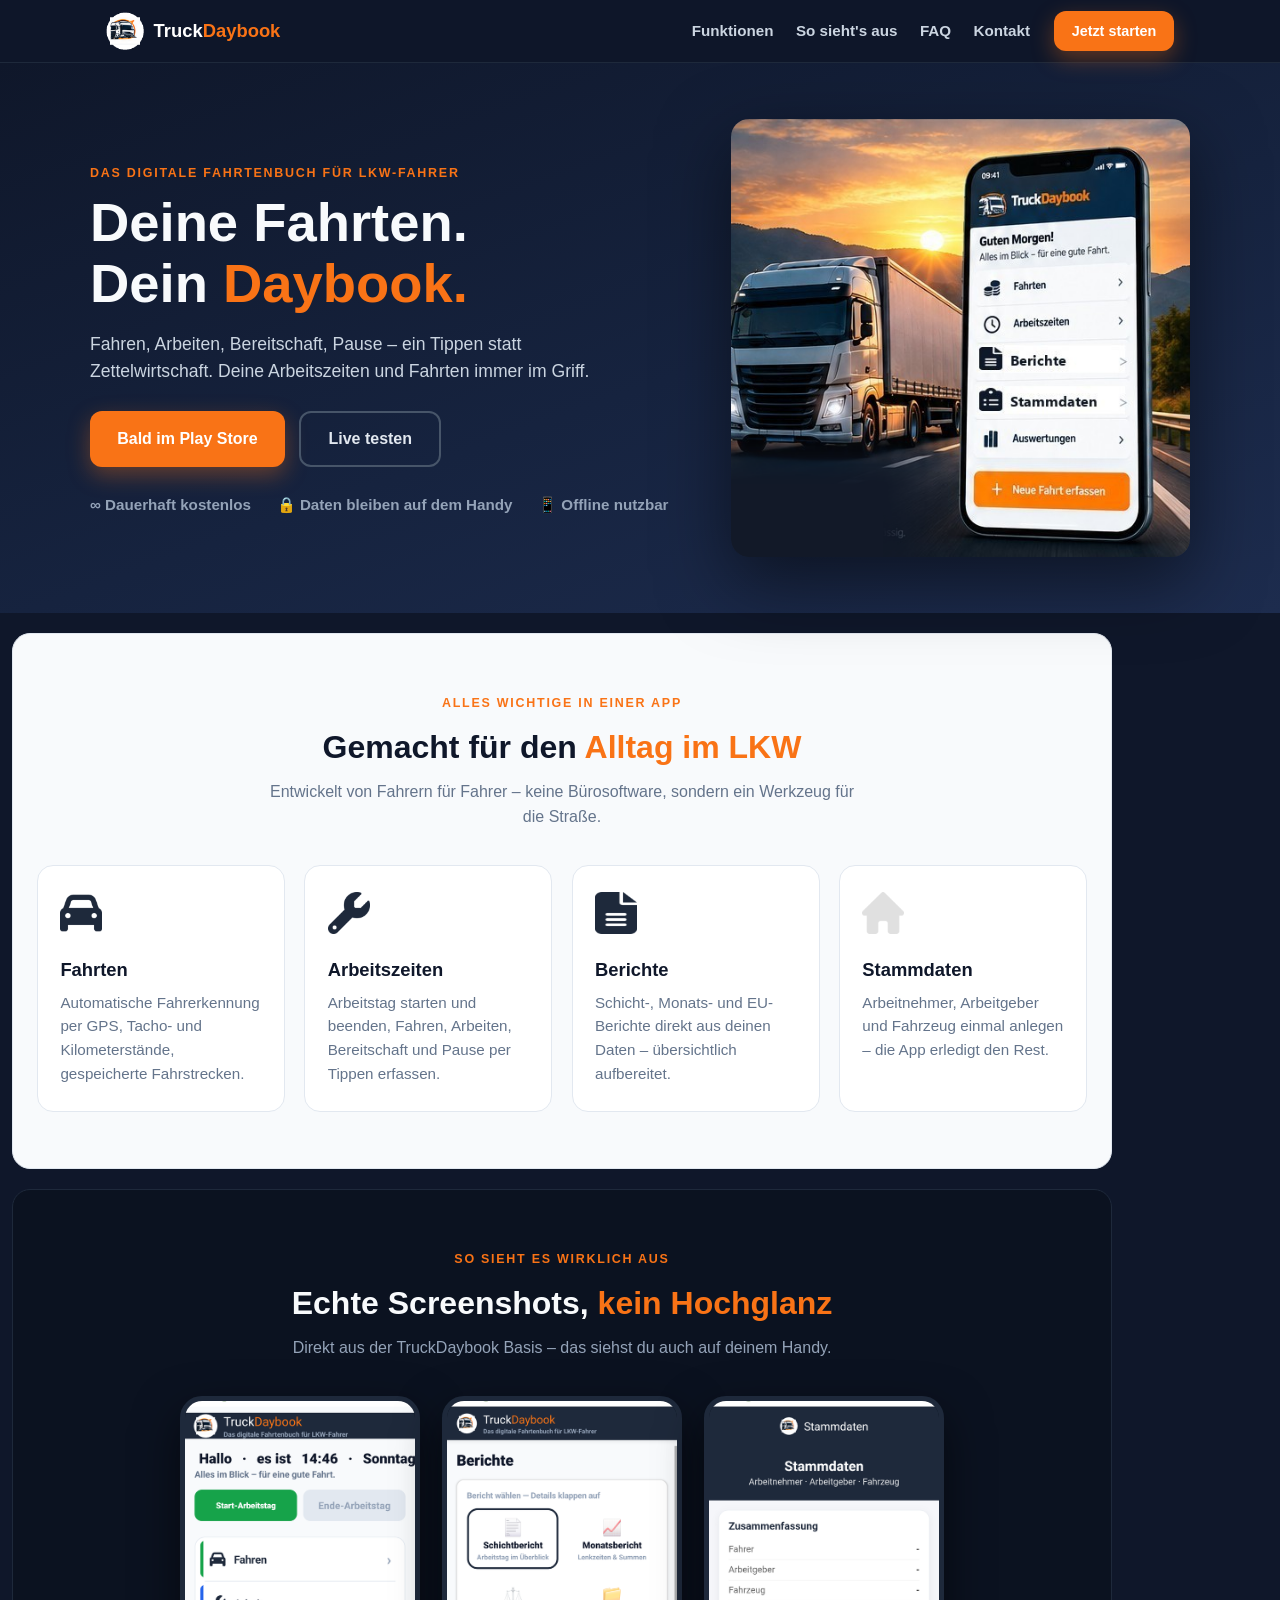
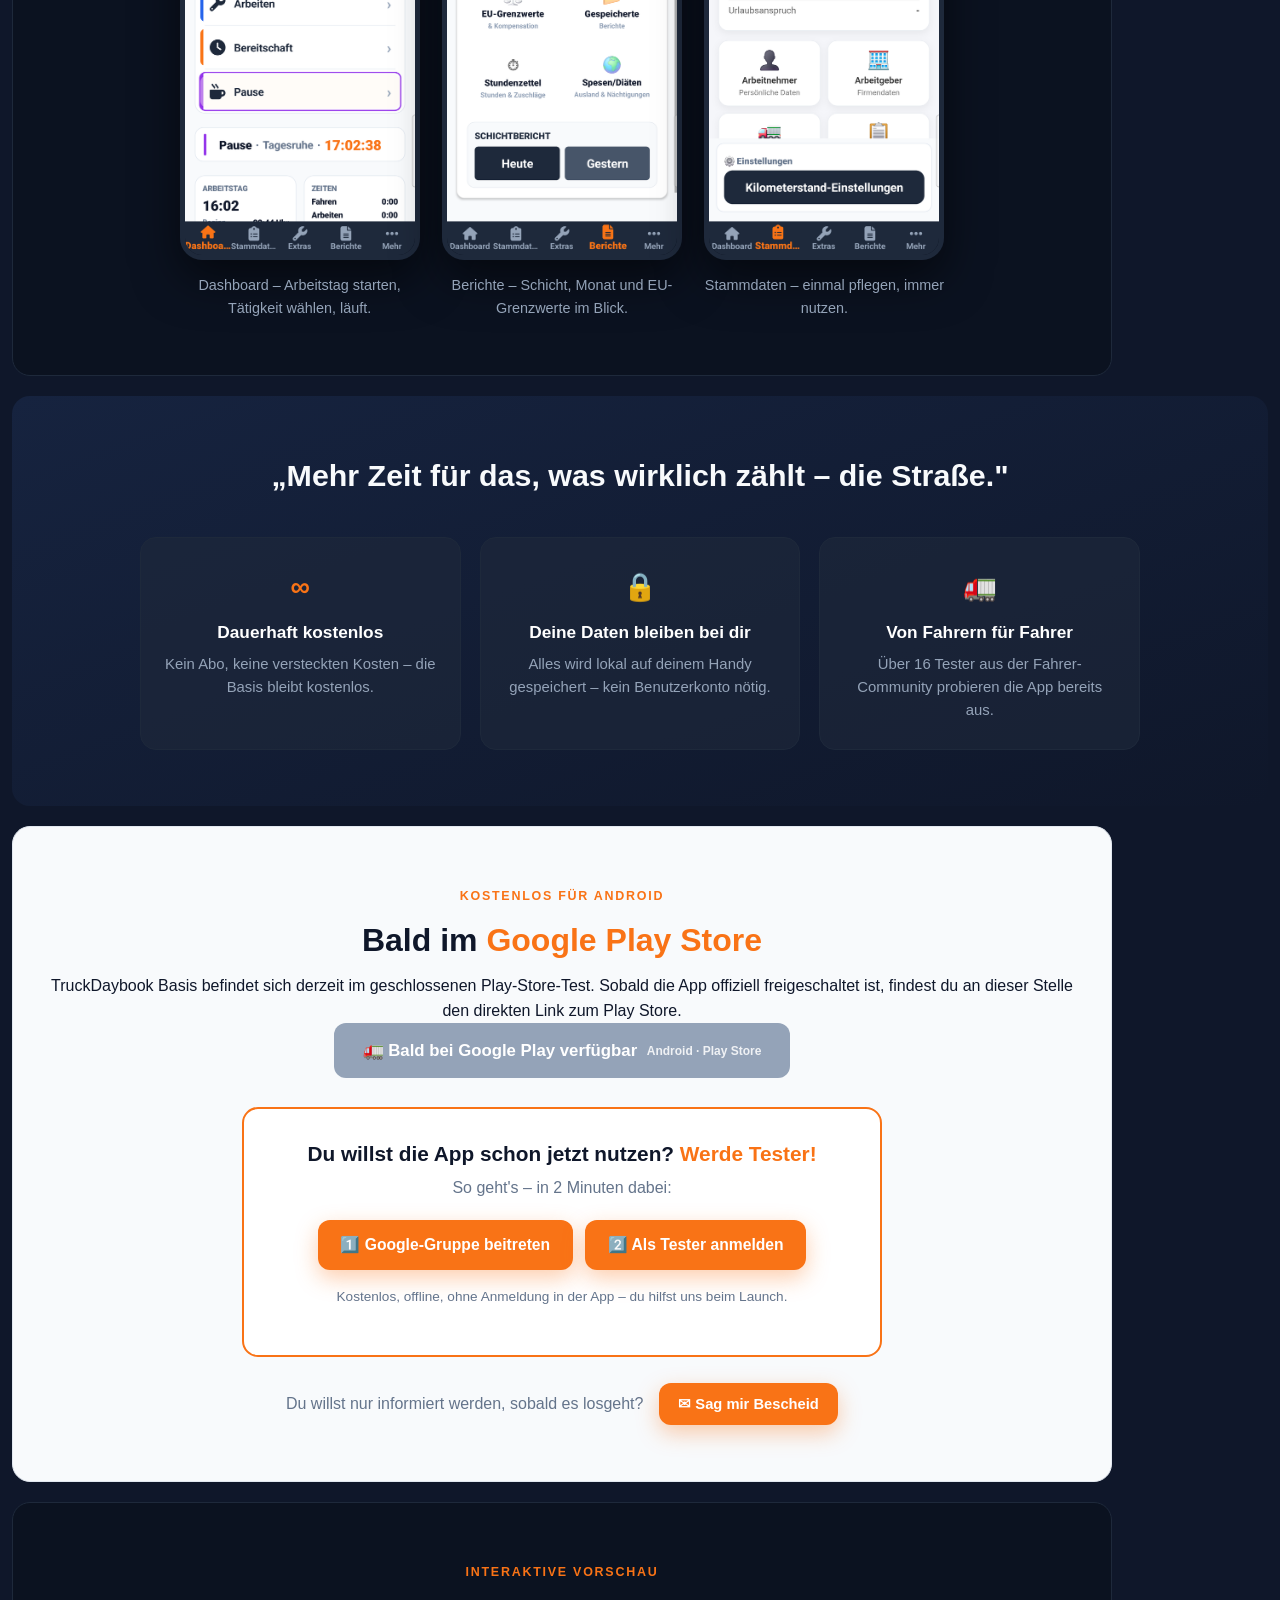
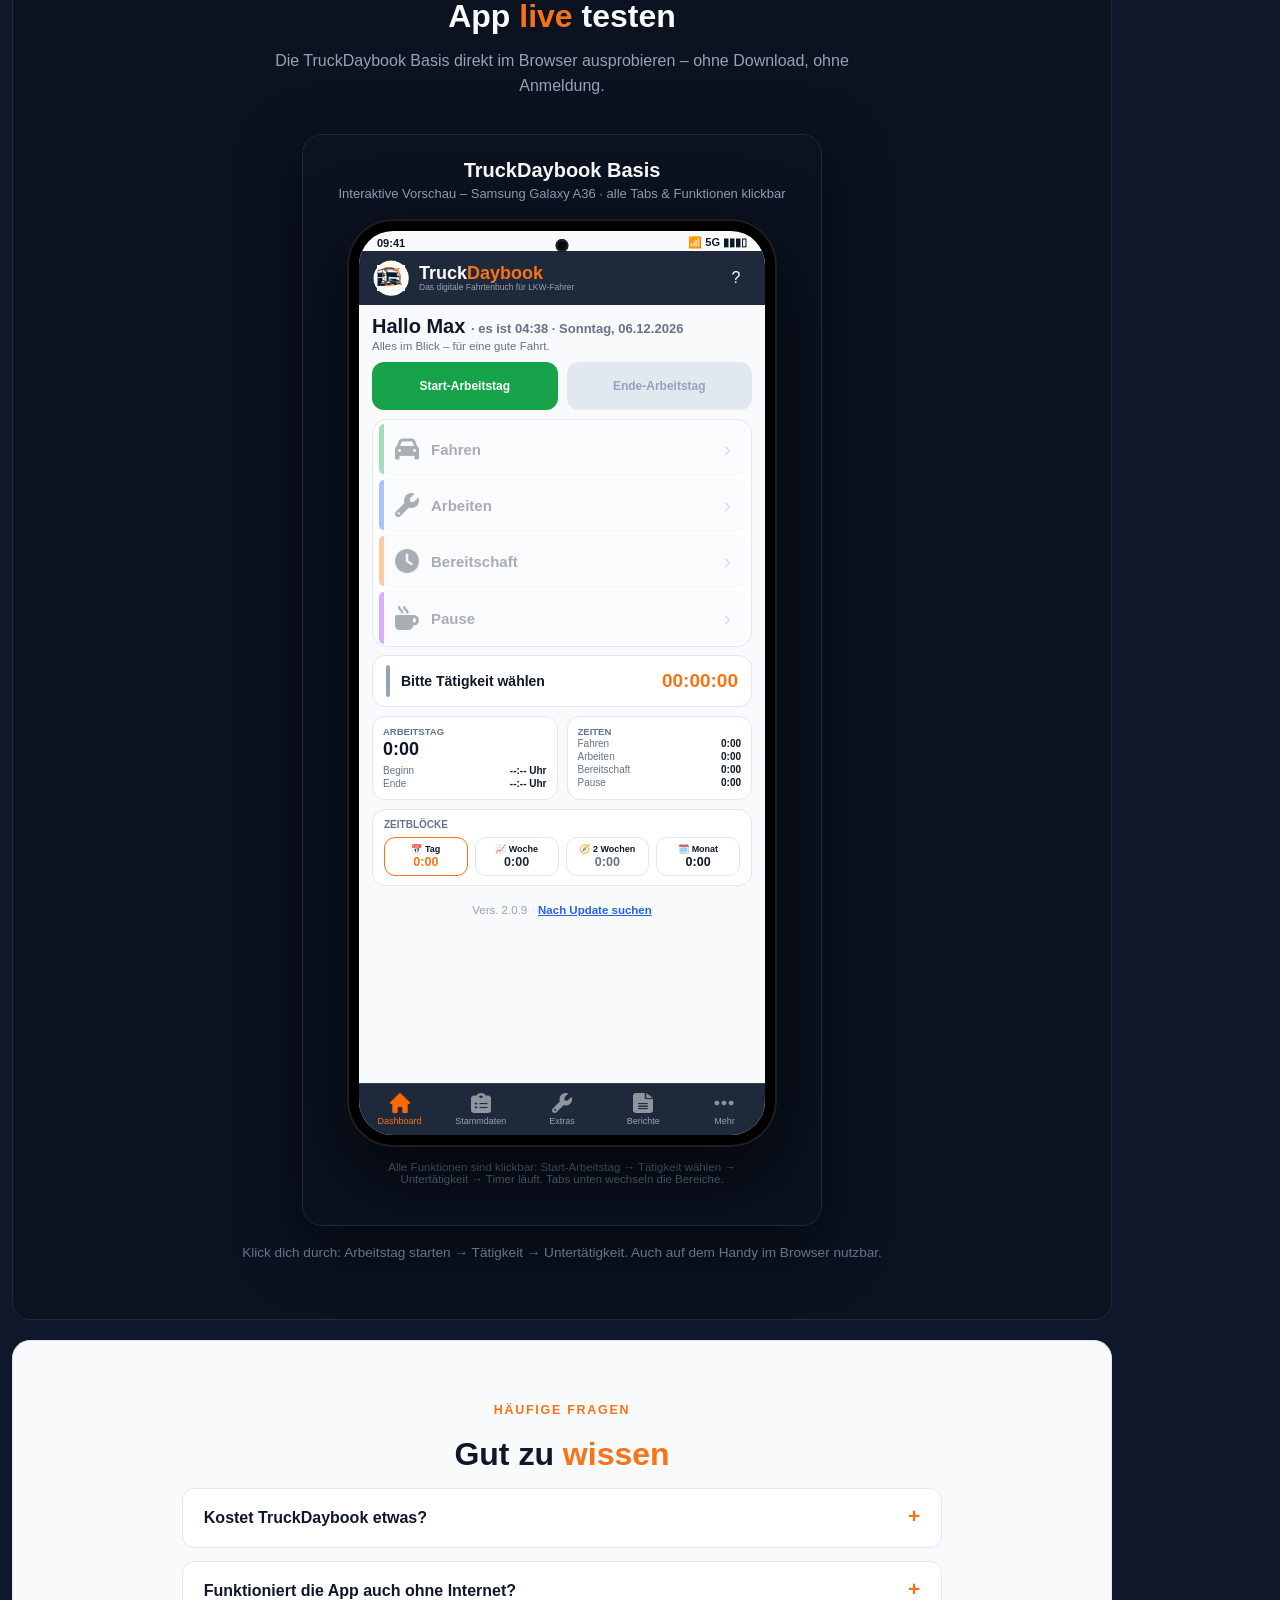
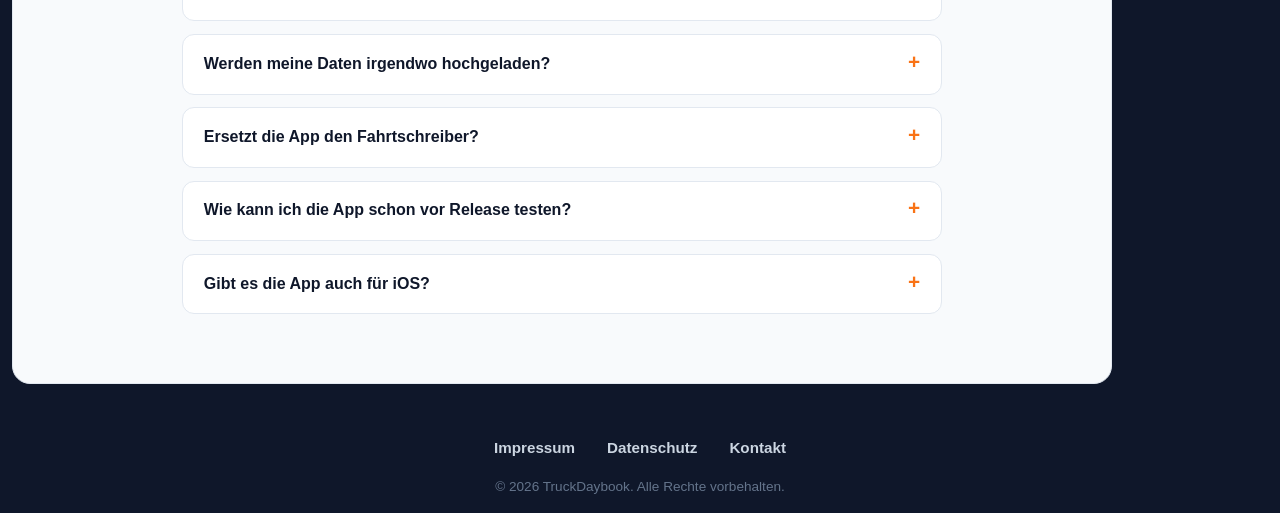
==== index.html @ 0c3d2ec2 "Tester-Call-to-Action im Download-Bereich - Zwei Buttons: Google-Gruppe beitreten + Als Tester anmel" ====
<!DOCTYPE html>
<html lang="de">
<head>
  <meta charset="UTF-8">
  <meta name="viewport" content="width=device-width, initial-scale=1.0">
  <meta name="description" content="TruckDaybook – Das digitale Fahrtenbuch für LKW-Fahrer. Fahren, Arbeiten, Bereitschaft und Pause per Tippen erfassen. Berichte, GPS-Strecken – komplett offline und kostenlos.">
  <title>TruckDaybook | Das digitale Fahrtenbuch für LKW-Fahrer</title>
  <link rel="icon" type="image/png" href="truckdaybook-logo.png">
  <link rel="stylesheet" href="style.css">
</head>
<body>
  <header class="site-header">
    <div class="header-inner">
      <a href="#" class="brand">
        <img src="truckdaybook_logo.png" alt="TruckDaybook Logo" class="brand-logo">
        <span class="brand-name">Truck<span class="accent">Daybook</span></span>
      </a>
      <nav class="main-nav">
        <a href="#funktionen">Funktionen</a>
        <a href="#screenshots">So sieht's aus</a>
        <a href="#faq">FAQ</a>
        <a href="mailto:info@truckdaybook.de">Kontakt</a>
      </nav>
      <a href="#download" class="btn btn-sm">Jetzt starten</a>
    </div>
  </header>

  <section class="hero">
    <div class="hero-inner">
      <div class="hero-text">
        <span class="kicker">Das digitale Fahrtenbuch für LKW-Fahrer</span>
        <h1>Deine Fahrten.<br>Dein <span class="accent">Daybook.</span></h1>
        <p class="hero-sub">Fahren, Arbeiten, Bereitschaft, Pause – ein Tippen statt Zettelwirtschaft. Deine Arbeitszeiten und Fahrten immer im Griff.</p>
        <div class="hero-actions">
          <a href="#download" class="btn">Bald im Play Store</a>
          <a href="#demo" class="btn btn-outline">Live testen</a>
        </div>
        <ul class="hero-badges">
          <li>∞ Dauerhaft kostenlos</li>
          <li>🔒 Daten bleiben auf dem Handy</li>
          <li>📱 Offline nutzbar</li>
        </ul>
      </div>
      <div class="hero-img">
        <img src="hero-truck.png" alt="LKW bei Sonnenuntergang mit TruckDaybook App auf dem Smartphone">
      </div>
    </div>
  </section>

  <section id="funktionen" class="section">
    <span class="kicker">Alles Wichtige in einer App</span>
    <h2>Gemacht für den <span class="accent">Alltag im LKW</span></h2>
    <p class="section-sub">Entwickelt von Fahrern für Fahrer – keine Bürosoftware, sondern ein Werkzeug für die Straße.</p>
    <div class="cards">
      <div class="card">
        <img src="fahren_dark.png" alt="" class="card-icon">
        <h3>Fahrten</h3>
        <p>Automatische Fahrerkennung per GPS, Tacho- und Kilometerstände, gespeicherte Fahrstrecken.</p>
      </div>
      <div class="card">
        <img src="arbeiten_wrench_dark.png" alt="" class="card-icon">
        <h3>Arbeitszeiten</h3>
        <p>Arbeitstag starten und beenden, Fahren, Arbeiten, Bereitschaft und Pause per Tippen erfassen.</p>
      </div>
      <div class="card">
        <img src="berichte_file_lines_dark.png" alt="" class="card-icon">
        <h3>Berichte</h3>
        <p>Schicht-, Monats- und EU-Berichte direkt aus deinen Daten – übersichtlich aufbereitet.</p>
      </div>
      <div class="card">
        <img src="dashboard_house_white.png" alt="" class="card-icon card-icon-dark">
        <h3>Stammdaten</h3>
        <p>Arbeitnehmer, Arbeitgeber und Fahrzeug einmal anlegen – die App erledigt den Rest.</p>
      </div>
    </div>
  </section>

  <section id="screenshots" class="section section-dark">
    <span class="kicker">So sieht es wirklich aus</span>
    <h2>Echte Screenshots, <span class="accent">kein Hochglanz</span></h2>
    <p class="section-sub">Direkt aus der TruckDaybook Basis – das siehst du auch auf deinem Handy.</p>
    <div class="shots">
      <figure class="shot">
        <img src="screen-dashboard.png" alt="TruckDaybook Dashboard mit Arbeitstag-Steuerung und Tätigkeiten">
        <figcaption>Dashboard – Arbeitstag starten, Tätigkeit wählen, läuft.</figcaption>
      </figure>
      <figure class="shot">
        <img src="screen-berichte.png" alt="Berichte-Übersicht mit Schicht-, Monats- und EU-Berichten">
        <figcaption>Berichte – Schicht, Monat und EU-Grenzwerte im Blick.</figcaption>
      </figure>
      <figure class="shot">
        <img src="screen-stammdaten.png" alt="Stammdaten mit Arbeitnehmer, Arbeitgeber und Fahrzeug">
        <figcaption>Stammdaten – einmal pflegen, immer nutzen.</figcaption>
      </figure>
    </div>
  </section>

  <section class="trust">
    <div class="trust-inner">
      <blockquote>„Mehr Zeit für das, was wirklich zählt – die Straße."</blockquote>
      <div class="trust-cards">
        <div class="trust-card">
          <span class="trust-icon">∞</span>
          <h3>Dauerhaft kostenlos</h3>
          <p>Kein Abo, keine versteckten Kosten – die Basis bleibt kostenlos.</p>
        </div>
        <div class="trust-card">
          <span class="trust-icon">🔒</span>
          <h3>Deine Daten bleiben bei dir</h3>
          <p>Alles wird lokal auf deinem Handy gespeichert – kein Benutzerkonto nötig.</p>
        </div>
        <div class="trust-card">
          <span class="trust-icon">🚛</span>
          <h3>Von Fahrern für Fahrer</h3>
          <p>Über 16 Tester aus der Fahrer-Community probieren die App bereits aus.</p>
        </div>
      </div>
    </div>
  </section>

  <section id="download" class="section section-light">
    <span class="kicker">Kostenlos für Android</span>
    <h2>Bald im <span class="accent">Google Play Store</span></h2>
    <p>TruckDaybook Basis befindet sich derzeit im geschlossenen Play-Store-Test. Sobald die App offiziell freigeschaltet ist, findest du an dieser Stelle den direkten Link zum Play Store.</p>
    <span class="btn-download btn-disabled">🚛 Bald bei Google Play verfügbar <small>Android · Play Store</small></span>

    <div class="tester-cta">
      <h3>Du willst die App schon jetzt nutzen? <span class="accent">Werde Tester!</span></h3>
      <p>So geht's – in 2 Minuten dabei:</p>
      <div class="tester-steps">
        <a href="https://groups.google.com/g/truckdaybook-tester" class="btn" target="_blank" rel="noopener">1️⃣ Google-Gruppe beitreten</a>
        <a href="https://play.google.com/apps/testing/com.truckdaybook.basis" class="btn" target="_blank" rel="noopener">2️⃣ Als Tester anmelden</a>
      </div>
      <p class="hint">Kostenlos, offline, ohne Anmeldung in der App – du hilfst uns beim Launch.</p>
    </div>

    <p class="notify">Du willst nur informiert werden, sobald es losgeht?
      <a href="mailto:info@truckdaybook.de?subject=Release-Info%20TruckDaybook" class="btn btn-notify">✉ Sag mir Bescheid</a>
    </p>
  </section>

  <section id="demo" class="section section-dark demo">
    <span class="kicker">Interaktive Vorschau</span>
    <h2>App <span class="accent">live</span> testen</h2>
    <p class="section-sub">Die TruckDaybook Basis direkt im Browser ausprobieren – ohne Download, ohne Anmeldung.</p>
    <div class="demo-frame">
      <iframe src="app.html" title="TruckDaybook Basis – Live-Demo" loading="lazy"></iframe>
    </div>
    <p class="hint">Klick dich durch: Arbeitstag starten → Tätigkeit → Untertätigkeit. Auch auf dem Handy im Browser nutzbar.</p>
  </section>

  <section id="faq" class="section">
    <span class="kicker">Häufige Fragen</span>
    <h2>Gut zu <span class="accent">wissen</span></h2>
    <div class="faq-list">
      <details>
        <summary>Kostet TruckDaybook etwas?</summary>
        <p>Nein. Die Basis-Version ist dauerhaft kostenlos – kein Abo, keine versteckten Kosten.</p>
      </details>
      <details>
        <summary>Funktioniert die App auch ohne Internet?</summary>
        <p>Ja, komplett. Alle Daten werden lokal auf deinem Handy gespeichert – du brauchst unterwegs keine Verbindung.</p>
      </details>
      <details>
        <summary>Werden meine Daten irgendwo hochgeladen?</summary>
        <p>Nein. Deine Fahrten, Zeiten und Stammdaten bleiben ausschließlich auf deinem Gerät. Es gibt kein Benutzerkonto und keinen Server.</p>
      </details>
      <details>
        <summary>Ersetzt die App den Fahrtschreiber?</summary>
        <p>Nein – TruckDaybook ersetzt keine gesetzlich vorgeschriebenen Aufzeichnungen. Die App ist deine persönliche Ergänzung, um den Überblick über deine Arbeits- und Lenkzeiten zu behalten.</p>
      </details>
      <details>
        <summary>Wie kann ich die App schon vor Release testen?</summary>
        <p>Tritt unserer <a href="https://groups.google.com/g/truckdaybook-tester">Google-Testgruppe</a> bei und melde dich über den <a href="https://play.google.com/apps/testing/com.truckdaybook.basis">Play-Store-Testlink</a> als Tester an.</p>
      </details>
      <details>
        <summary>Gibt es die App auch für iOS?</summary>
        <p>Aktuell entwickeln wir für Android. Eine iOS-Version ist für die Zukunft geplant.</p>
      </details>
    </div>
  </section>

  <footer class="footer">
    <div class="footer-links">
      <a href="impressum.html">Impressum</a>
      <a href="datenschutz.html">Datenschutz</a>
      <a href="mailto:info@truckdaybook.de">Kontakt</a>
    </div>
    <p class="copyright">&copy; 2026 TruckDaybook. Alle Rechte vorbehalten.</p>
  </footer>
</body>
</html>
---- style.css ----
/* TruckDaybook - Website */
* { box-sizing: border-box; margin: 0; padding: 0; }

html { scroll-behavior: smooth; }

:root {
  --navy: #0F172A;
  --navy-soft: #1E293B;
  --accent: #F97316;
  --accent-dark: #EA580C;
  --light: #F8FAFC;
  --border: #E2E8F0;
  --muted: #64748B;
}

body {
  background: var(--navy);
  font-family: 'Segoe UI', Roboto, sans-serif;
  color: var(--navy);
  line-height: 1.55;
}

.accent { color: var(--accent); }
a { color: var(--accent); }

img { max-width: 100%; }

.kicker {
  display: inline-block;
  color: var(--accent);
  font-size: 0.78rem;
  font-weight: 800;
  letter-spacing: 0.14em;
  text-transform: uppercase;
  margin-bottom: 0.6rem;
}

/* Header */
.site-header {
  position: sticky;
  top: 0;
  z-index: 100;
  background: rgba(15, 23, 42, 0.95);
  backdrop-filter: blur(8px);
  border-bottom: 1px solid var(--navy-soft);
}

.header-inner {
  max-width: 1100px;
  margin: 0 auto;
  padding: 0.7rem 1rem;
  display: flex;
  align-items: center;
  gap: 1.5rem;
}

.brand {
  display: flex;
  align-items: center;
  gap: 0.6rem;
  text-decoration: none;
}

.brand-logo { width: 38px; height: 38px; }

.brand-name {
  color: #fff;
  font-weight: 800;
  font-size: 1.15rem;
}

.main-nav {
  display: flex;
  gap: 1.4rem;
  margin-left: auto;
}

.main-nav a {
  color: #CBD5E1;
  text-decoration: none;
  font-weight: 600;
  font-size: 0.95rem;
}

.main-nav a:hover { color: var(--accent); }

/* Buttons */
.btn {
  display: inline-flex;
  align-items: center;
  gap: 0.5rem;
  background: var(--accent);
  color: #fff;
  font-weight: 700;
  padding: 0.85rem 1.7rem;
  border-radius: 12px;
  text-decoration: none;
  box-shadow: 0 8px 22px rgba(249,115,22,0.35);
  transition: transform .15s, box-shadow .15s, background .15s;
}

.btn:hover {
  transform: translateY(-2px);
  background: var(--accent-dark);
  box-shadow: 0 12px 28px rgba(249,115,22,0.45);
}

.btn-sm { padding: 0.55rem 1.1rem; font-size: 0.9rem; }

.btn-outline {
  background: transparent;
  border: 2px solid #475569;
  color: #E2E8F0;
  box-shadow: none;
}

.btn-outline:hover {
  background: var(--navy-soft);
  border-color: var(--accent);
  color: #fff;
  box-shadow: none;
}

/* Hero */
.hero {
  background: linear-gradient(160deg, #0F172A 0%, #16233f 55%, #1d2c4e 100%);
  color: #F8FAFC;
  padding: 3.5rem 1rem;
}

.hero-inner {
  max-width: 1100px;
  margin: 0 auto;
  display: flex;
  align-items: center;
  gap: 2.5rem;
}

.hero-text { flex: 1 1 55%; }

.hero h1 {
  font-size: clamp(2.1rem, 5vw, 3.4rem);
  font-weight: 800;
  line-height: 1.12;
  margin-bottom: 1rem;
}

.hero-sub {
  color: #CBD5E1;
  font-size: 1.1rem;
  margin-bottom: 1.6rem;
  max-width: 34rem;
}

.hero-actions {
  display: flex;
  gap: 0.9rem;
  flex-wrap: wrap;
  margin-bottom: 1.6rem;
}

.hero-badges {
  list-style: none;
  display: flex;
  flex-wrap: wrap;
  gap: 0.6rem 1.6rem;
  color: #94A3B8;
  font-weight: 600;
  font-size: 0.95rem;
}

.hero-img { flex: 1 1 42%; }

.hero-img img {
  display: block;
  border-radius: 18px;
  box-shadow: 0 24px 70px rgba(0,0,0,0.5);
}

/* Sektionen allgemein */
.section {
  max-width: 1100px;
  margin: 20px auto;
  padding: 3.5rem 1.5rem;
  text-align: center;
  border-radius: 18px;
}

.section h2 {
  font-size: 2rem;
  font-weight: 800;
  margin-bottom: 0.5rem;
}

.section-sub {
  color: var(--muted);
  max-width: 38rem;
  margin: 0 auto 2.2rem;
}

.section-light,
.section:not(.section-dark) {
  background: var(--light);
  border: 1px solid var(--border);
  margin-left: 12px;
  margin-right: 12px;
}

.section-dark {
  background: #0B1220;
  border: 1px solid var(--navy-soft);
  color: #F8FAFC;
  margin-left: 12px;
  margin-right: 12px;
}

.section-dark .section-sub { color: #94A3B8; }
.section-dark .hint { color: #64748B; }

/* Funktions-Karten */
.cards {
  display: grid;
  grid-template-columns: repeat(auto-fit, minmax(220px, 1fr));
  gap: 1.2rem;
  text-align: left;
}

.card {
  background: #fff;
  border: 1px solid var(--border);
  border-radius: 16px;
  padding: 1.6rem 1.4rem;
  transition: transform .15s, box-shadow .15s;
}

.card:hover {
  transform: translateY(-4px);
  box-shadow: 0 14px 34px rgba(15,23,42,0.10);
}

.card-icon { width: 42px; height: 42px; margin-bottom: 0.9rem; }
.card-icon-dark { filter: invert(0.12); }

.card h3 { font-size: 1.15rem; margin-bottom: 0.4rem; }
.card p { color: var(--muted); font-size: 0.95rem; }

/* Screenshots */
.shots {
  display: flex;
  gap: 1.4rem;
  justify-content: center;
  flex-wrap: wrap;
}

.shot {
  flex: 0 1 240px;
  max-width: 240px;
}

.shot img {
  display: block;
  border-radius: 22px;
  border: 5px solid #1E293B;
  box-shadow: 0 18px 46px rgba(0,0,0,0.55);
}

.shot figcaption {
  margin-top: 0.9rem;
  color: #94A3B8;
  font-size: 0.9rem;
}

/* Vertrauens-Band */
.trust {
  background: linear-gradient(160deg, #16233f, #0F172A);
  margin: 20px 12px;
  border-radius: 18px;
  padding: 3.5rem 1.5rem;
  text-align: center;
  color: #F8FAFC;
}

.trust-inner { max-width: 1000px; margin: 0 auto; }

.trust blockquote {
  font-size: clamp(1.3rem, 3vw, 1.9rem);
  font-weight: 700;
  color: #F8FAFC;
  margin-bottom: 2.4rem;
}

.trust-cards {
  display: grid;
  grid-template-columns: repeat(auto-fit, minmax(230px, 1fr));
  gap: 1.2rem;
}

.trust-card {
  background: rgba(30, 41, 59, 0.6);
  border: 1px solid var(--navy-soft);
  border-radius: 16px;
  padding: 1.7rem 1.4rem;
}

.trust-icon {
  display: inline-block;
  font-size: 1.7rem;
  margin-bottom: 0.7rem;
  color: var(--accent);
  font-weight: 800;
}

.trust-card h3 { color: #fff; font-size: 1.08rem; margin-bottom: 0.45rem; }
.trust-card p { color: #94A3B8; font-size: 0.93rem; }

/* Download */
.btn-download {
  display: inline-flex;
  align-items: center;
  gap: 0.6rem;
  background: var(--accent);
  color: #fff;
  font-weight: 700;
  font-size: 1.05rem;
  padding: 0.9rem 1.8rem;
  border-radius: 12px;
  text-decoration: none;
  box-shadow: 0 8px 22px rgba(249,115,22,0.35);
}

.btn-download small { font-size: 0.75rem; opacity: 0.85; font-weight: 600; }

.btn-disabled {
  background: #94A3B8;
  box-shadow: none;
  cursor: default;
}

/* Tester-Call-to-Action */
.tester-cta {
  margin: 1.8rem auto 0;
  max-width: 640px;
  background: #fff;
  border: 2px solid var(--accent);
  border-radius: 16px;
  padding: 1.8rem 1.4rem;
}

.tester-cta h3 {
  font-size: 1.3rem;
  margin-bottom: 0.4rem;
}

.tester-cta > p { color: var(--muted); margin-bottom: 1.2rem; }

.tester-steps {
  display: flex;
  gap: 0.8rem;
  justify-content: center;
  flex-wrap: wrap;
}

.tester-steps .btn { font-size: 0.98rem; padding: 0.8rem 1.4rem; }

.notify { margin-top: 1.6rem; color: var(--muted); }

.btn-notify {
  margin-left: 0.7rem;
  padding: 0.6rem 1.2rem;
  font-size: 0.92rem;
}

.hint { margin-top: 1rem; font-size: 0.85rem; color: var(--muted); }
.hint a { color: var(--accent); font-weight: 600; }

/* Demo */
.demo .demo-frame {
  margin: 0 auto;
  max-width: 520px;
  border-radius: 20px;
  overflow: hidden;
  box-shadow: 0 20px 60px rgba(0,0,0,0.55);
  border: 1px solid var(--navy-soft);
}

.demo iframe {
  display: block;
  width: 100%;
  height: 1090px;
  border: none;
}

/* FAQ */
.faq-list {
  max-width: 760px;
  margin: 0 auto;
  text-align: left;
}

.faq-list details {
  background: #fff;
  border: 1px solid var(--border);
  border-radius: 12px;
  padding: 1.05rem 1.3rem;
  margin-bottom: 0.8rem;
}

.faq-list summary {
  font-weight: 700;
  cursor: pointer;
  list-style: none;
  position: relative;
  padding-right: 1.6rem;
}

.faq-list summary::after {
  content: '+';
  position: absolute;
  right: 0;
  top: 0;
  color: var(--accent);
  font-size: 1.3rem;
  font-weight: 800;
  line-height: 1;
}

.faq-list details[open] summary::after { content: '–'; }

.faq-list details p {
  margin-top: 0.7rem;
  color: var(--muted);
  font-size: 0.95rem;
}

/* Footer */
.footer {
  text-align: center;
  padding: 2rem 0 1rem;
  color: #94A3B8;
}

.footer-links {
  display: flex;
  justify-content: center;
  gap: 2rem;
  margin-bottom: 1rem;
}

.footer-links a {
  color: #CBD5E1;
  text-decoration: none;
  font-weight: 600;
  font-size: 0.95rem;
}

.footer-links a:hover { color: var(--accent); }

.copyright { font-size: 0.85rem; color: #64748B; }

/* Mobil */
@media (max-width: 820px) {
  .main-nav { display: none; }
  .hero-inner { flex-direction: column; text-align: center; }
  .hero-actions, .hero-badges { justify-content: center; }
  .hero-sub { margin-left: auto; margin-right: auto; }
  .hero-img img { max-width: 340px; margin: 0 auto; }
  .section { padding: 2.4rem 1.1rem; }
  .shot { flex-basis: 46%; max-width: 46%; }
}

@media (max-width: 480px) {
  .demo iframe { height: calc(100vw * 2.16 + 130px); }
  .shot { flex-basis: 80%; max-width: 300px; }
  .hero { padding: 2.4rem 1rem; }
}
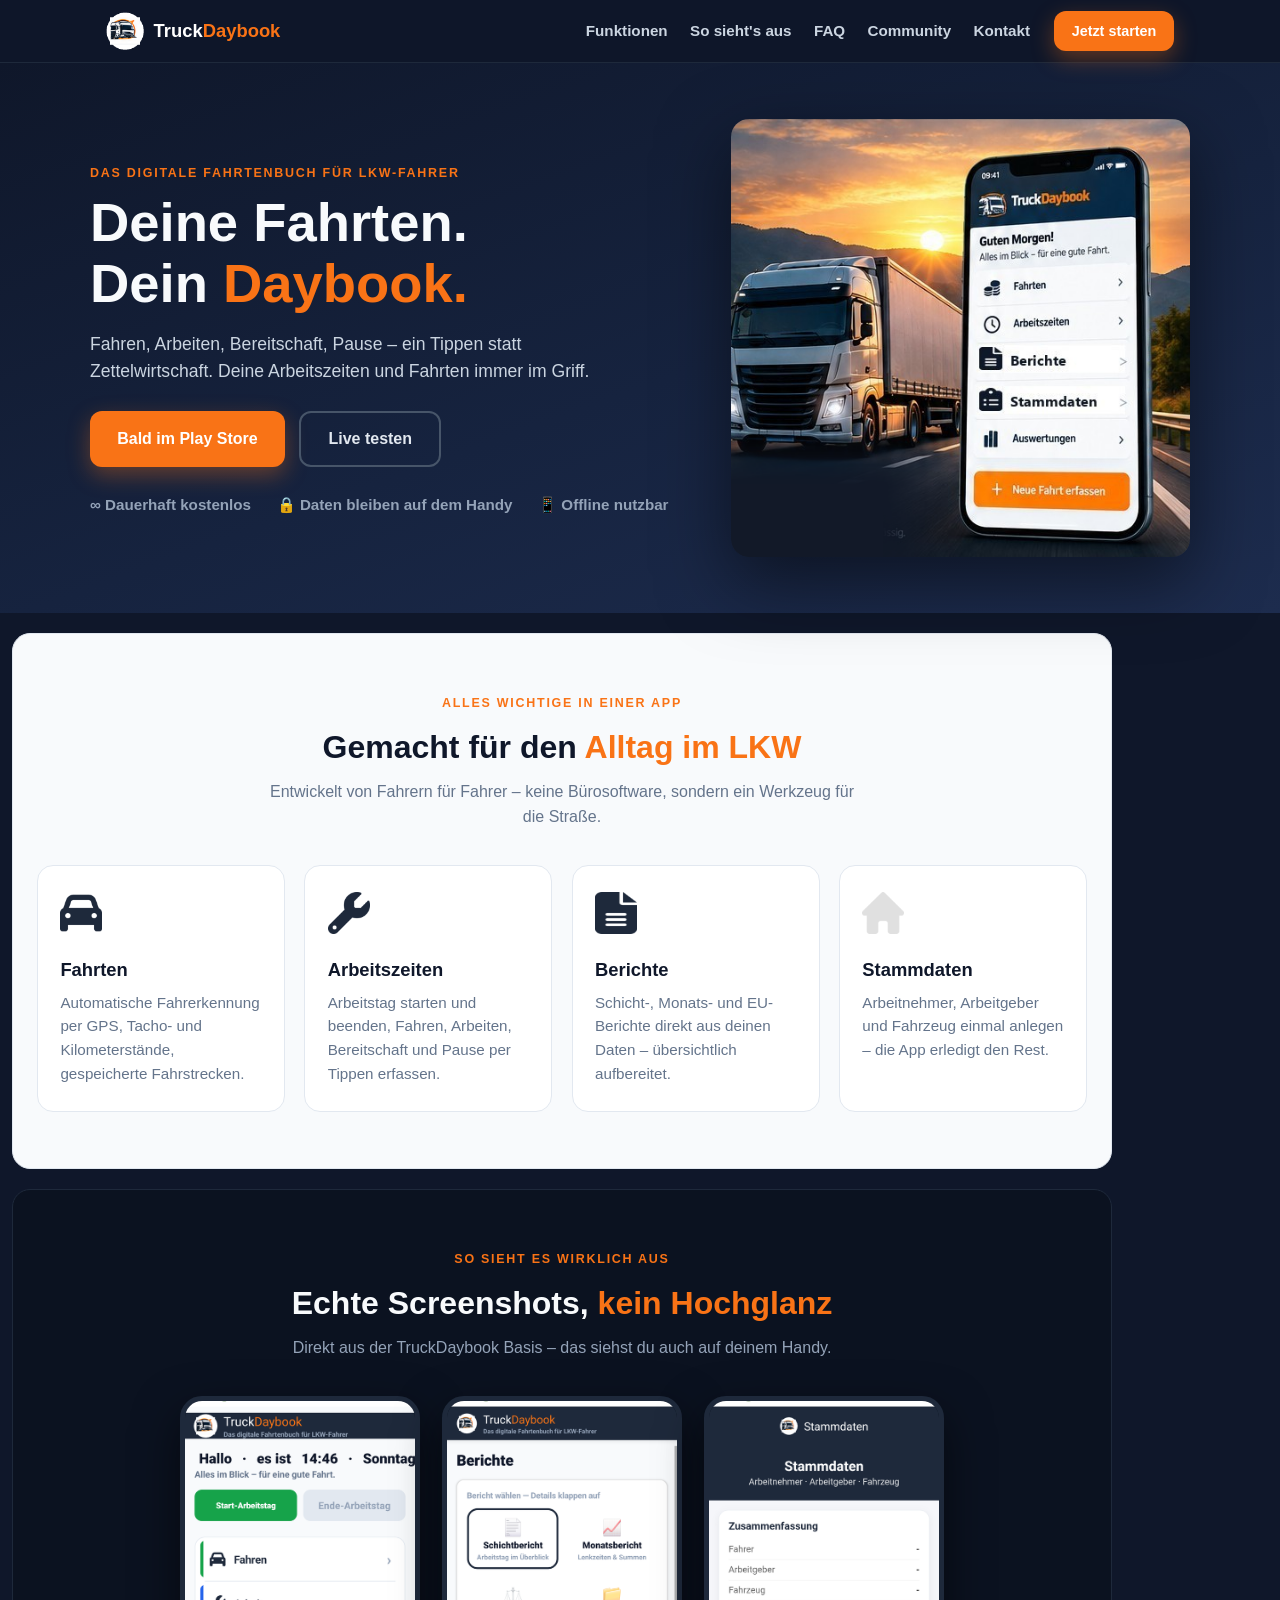
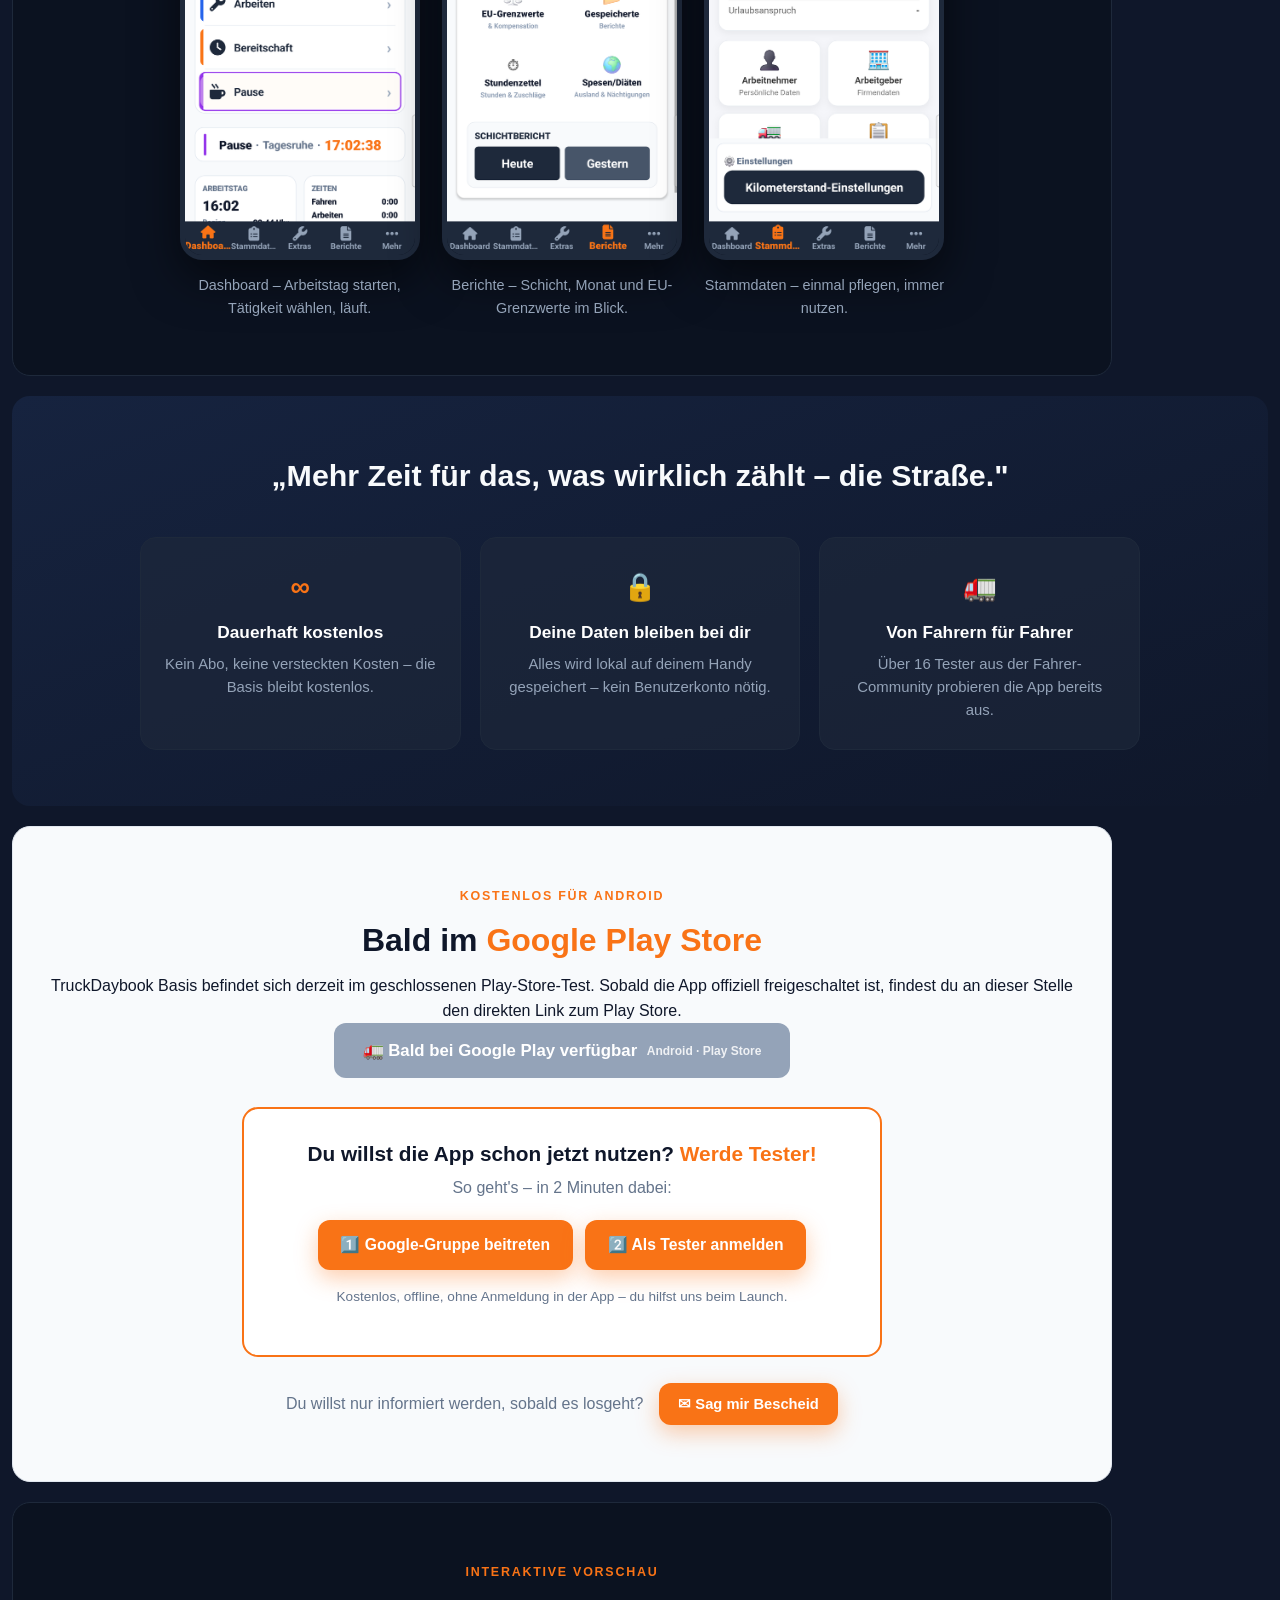
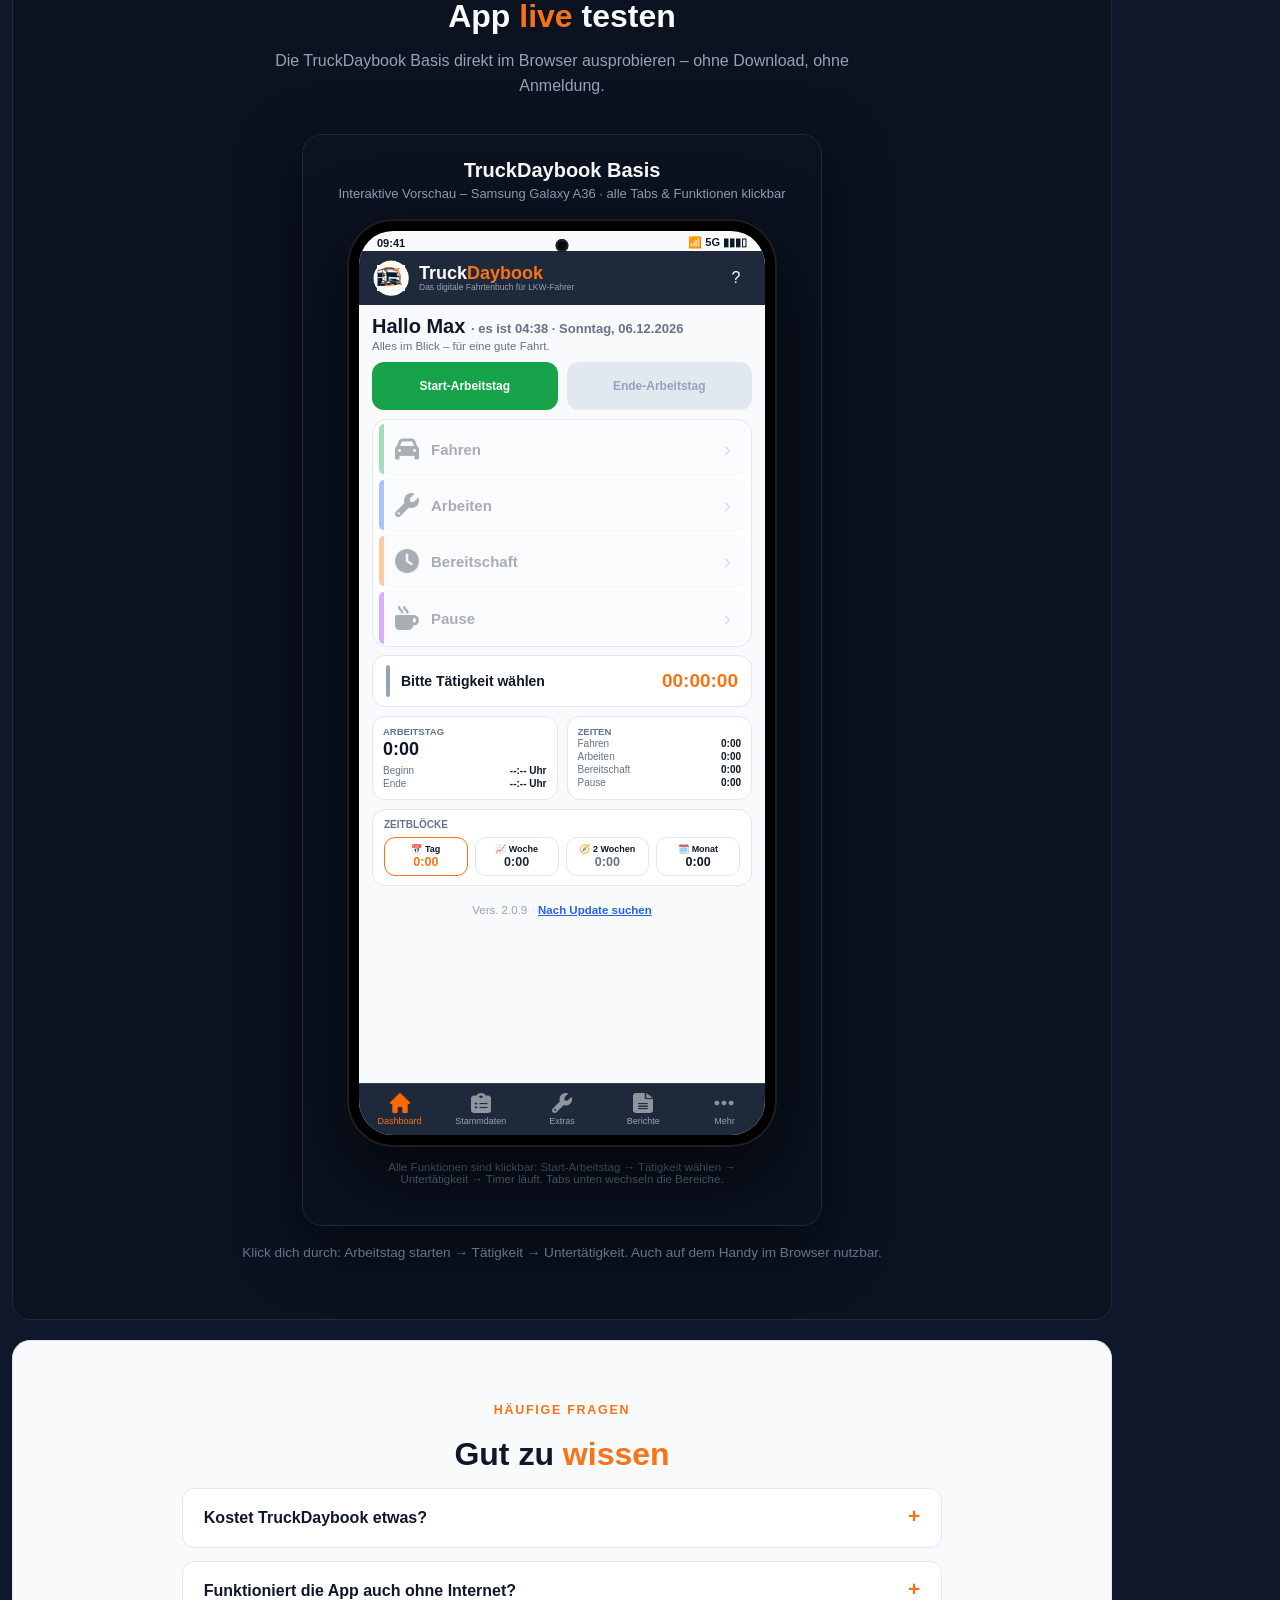
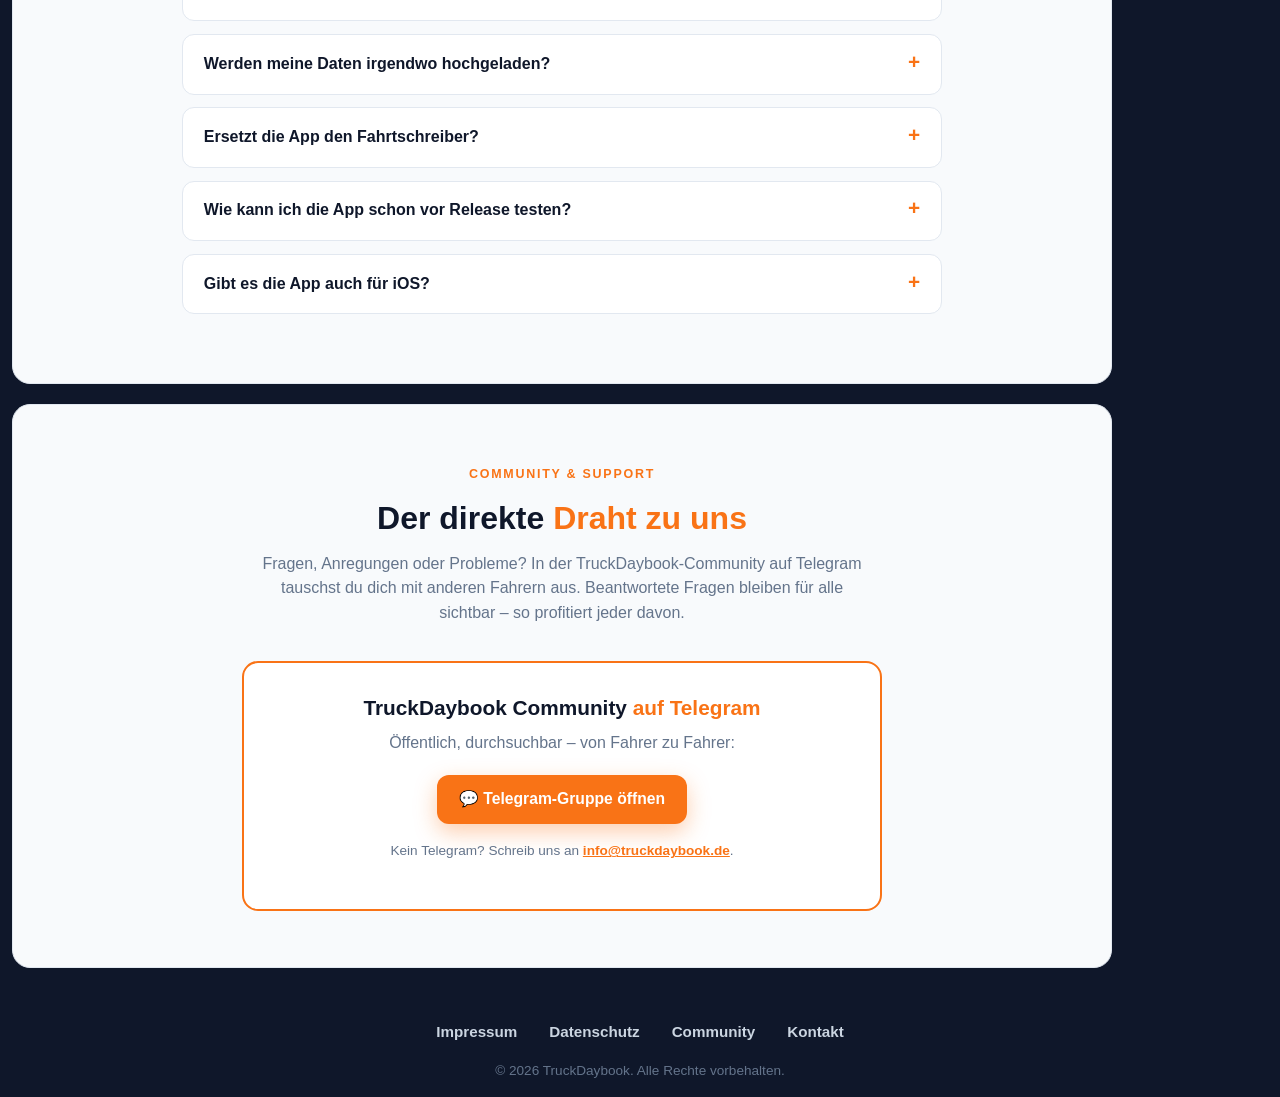
==== commit b3ccb9a6: "Community & Support: Telegram-Gruppe in Nav, eigene Sektion und Footer-Link Generated with [Devin](h" ====
--- a/index.html
+++ b/index.html
@@ -19,6 +19,7 @@
         <a href="#funktionen">Funktionen</a>
         <a href="#screenshots">So sieht's aus</a>
         <a href="#faq">FAQ</a>
+        <a href="#community">Community</a>
         <a href="mailto:info@truckdaybook.de">Kontakt</a>
       </nav>
       <a href="#download" class="btn btn-sm">Jetzt starten</a>
@@ -180,10 +181,25 @@
     </div>
   </section>
 
+  <section id="community" class="section section-light">
+    <span class="kicker">Community &amp; Support</span>
+    <h2>Der direkte <span class="accent">Draht zu uns</span></h2>
+    <p class="section-sub">Fragen, Anregungen oder Probleme? In der TruckDaybook-Community auf Telegram tauschst du dich mit anderen Fahrern aus. Beantwortete Fragen bleiben für alle sichtbar – so profitiert jeder davon.</p>
+    <div class="tester-cta">
+      <h3>TruckDaybook Community <span class="accent">auf Telegram</span></h3>
+      <p>Öffentlich, durchsuchbar – von Fahrer zu Fahrer:</p>
+      <div class="tester-steps">
+        <a href="https://t.me/truckdaybook_chat" class="btn" target="_blank" rel="noopener">💬 Telegram-Gruppe öffnen</a>
+      </div>
+      <p class="hint">Kein Telegram? Schreib uns an <a href="mailto:info@truckdaybook.de">info@truckdaybook.de</a>.</p>
+    </div>
+  </section>
+
   <footer class="footer">
     <div class="footer-links">
       <a href="impressum.html">Impressum</a>
       <a href="datenschutz.html">Datenschutz</a>
+      <a href="https://t.me/truckdaybook_chat" target="_blank" rel="noopener">Community</a>
       <a href="mailto:info@truckdaybook.de">Kontakt</a>
     </div>
     <p class="copyright">&copy; 2026 TruckDaybook. Alle Rechte vorbehalten.</p>
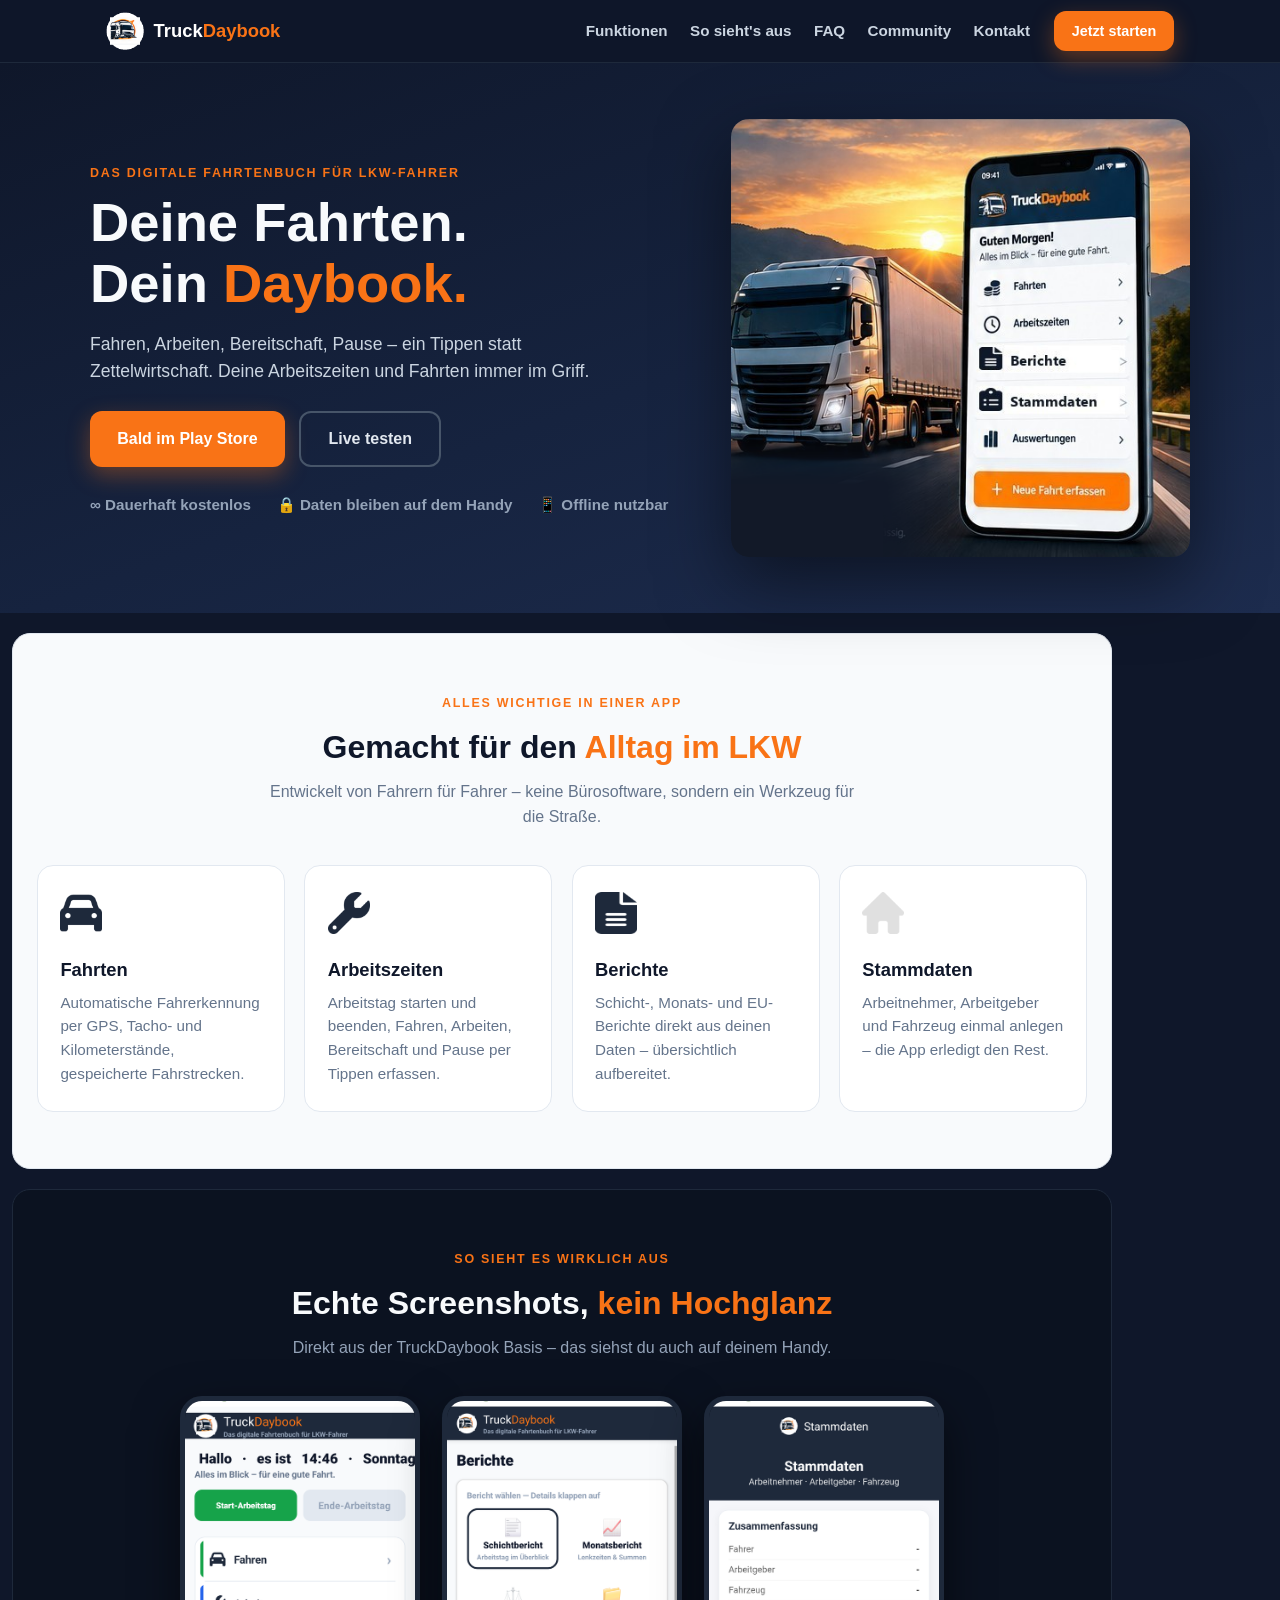
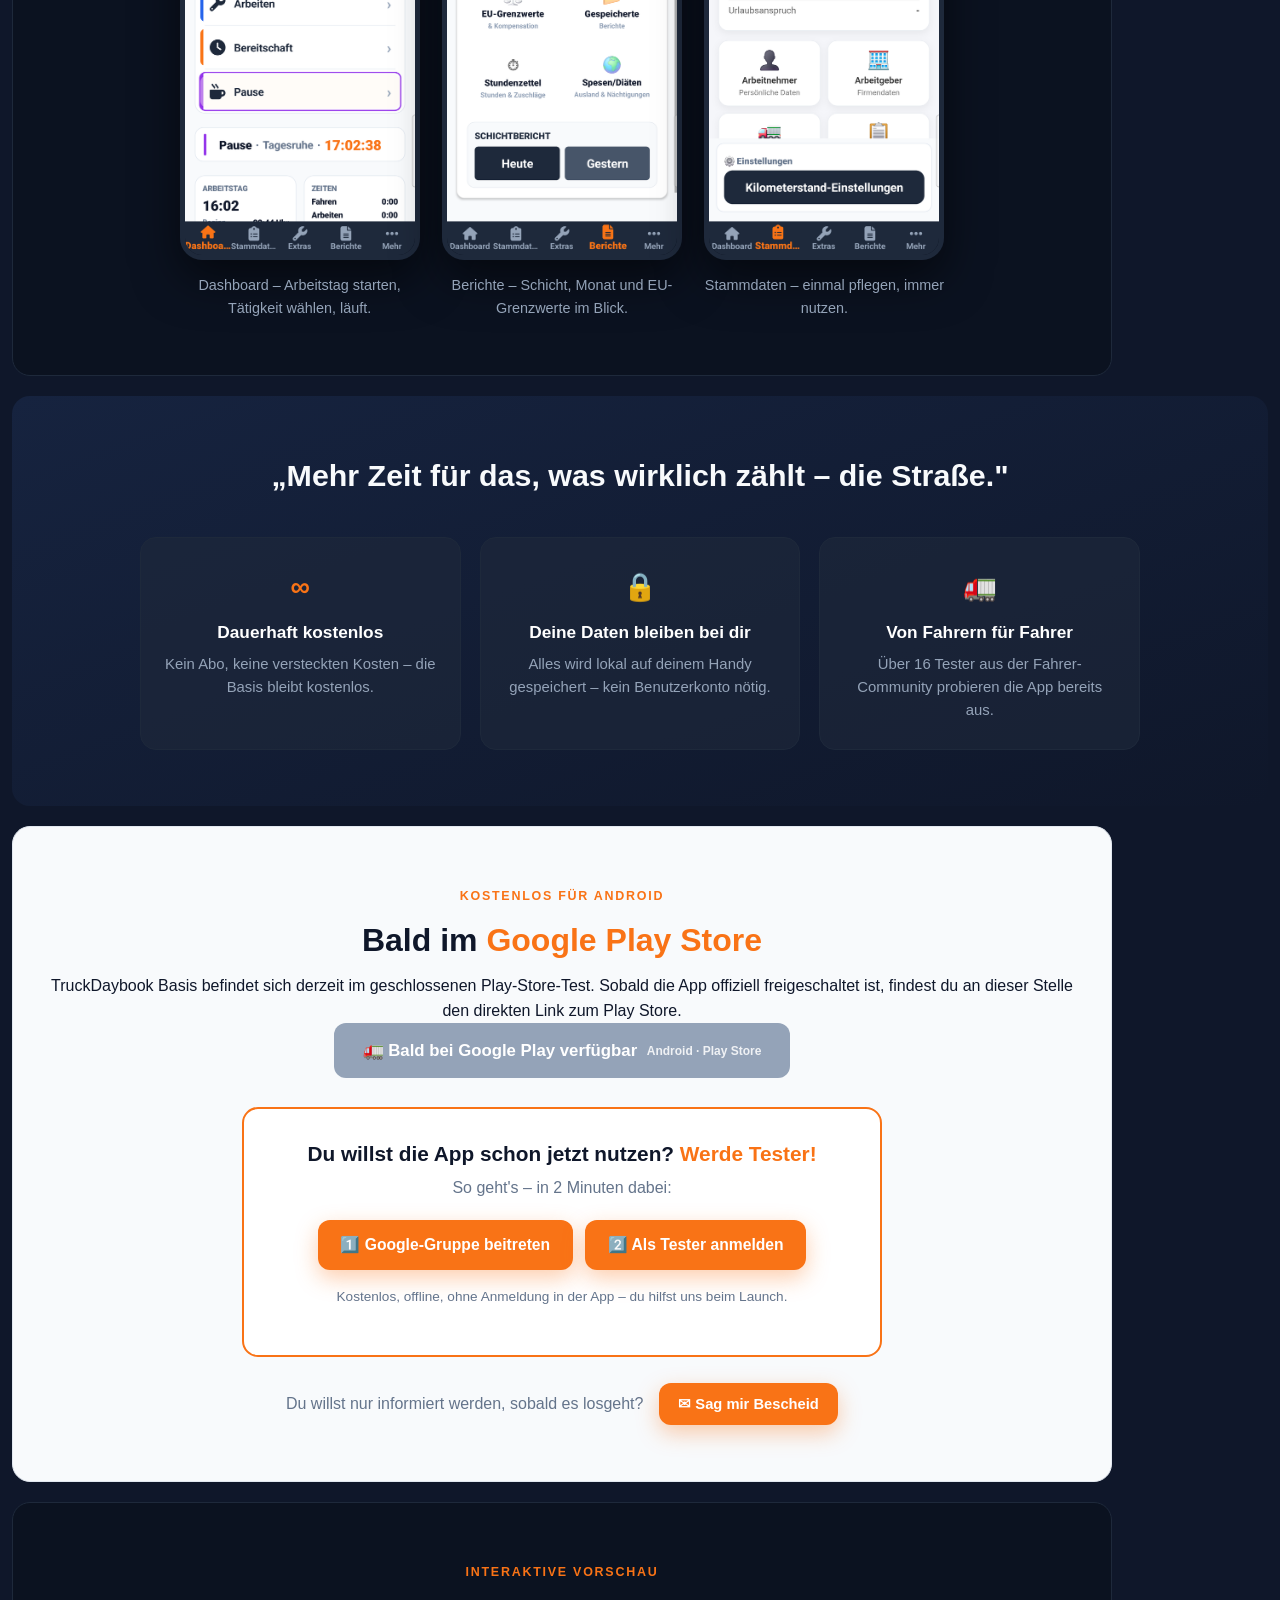
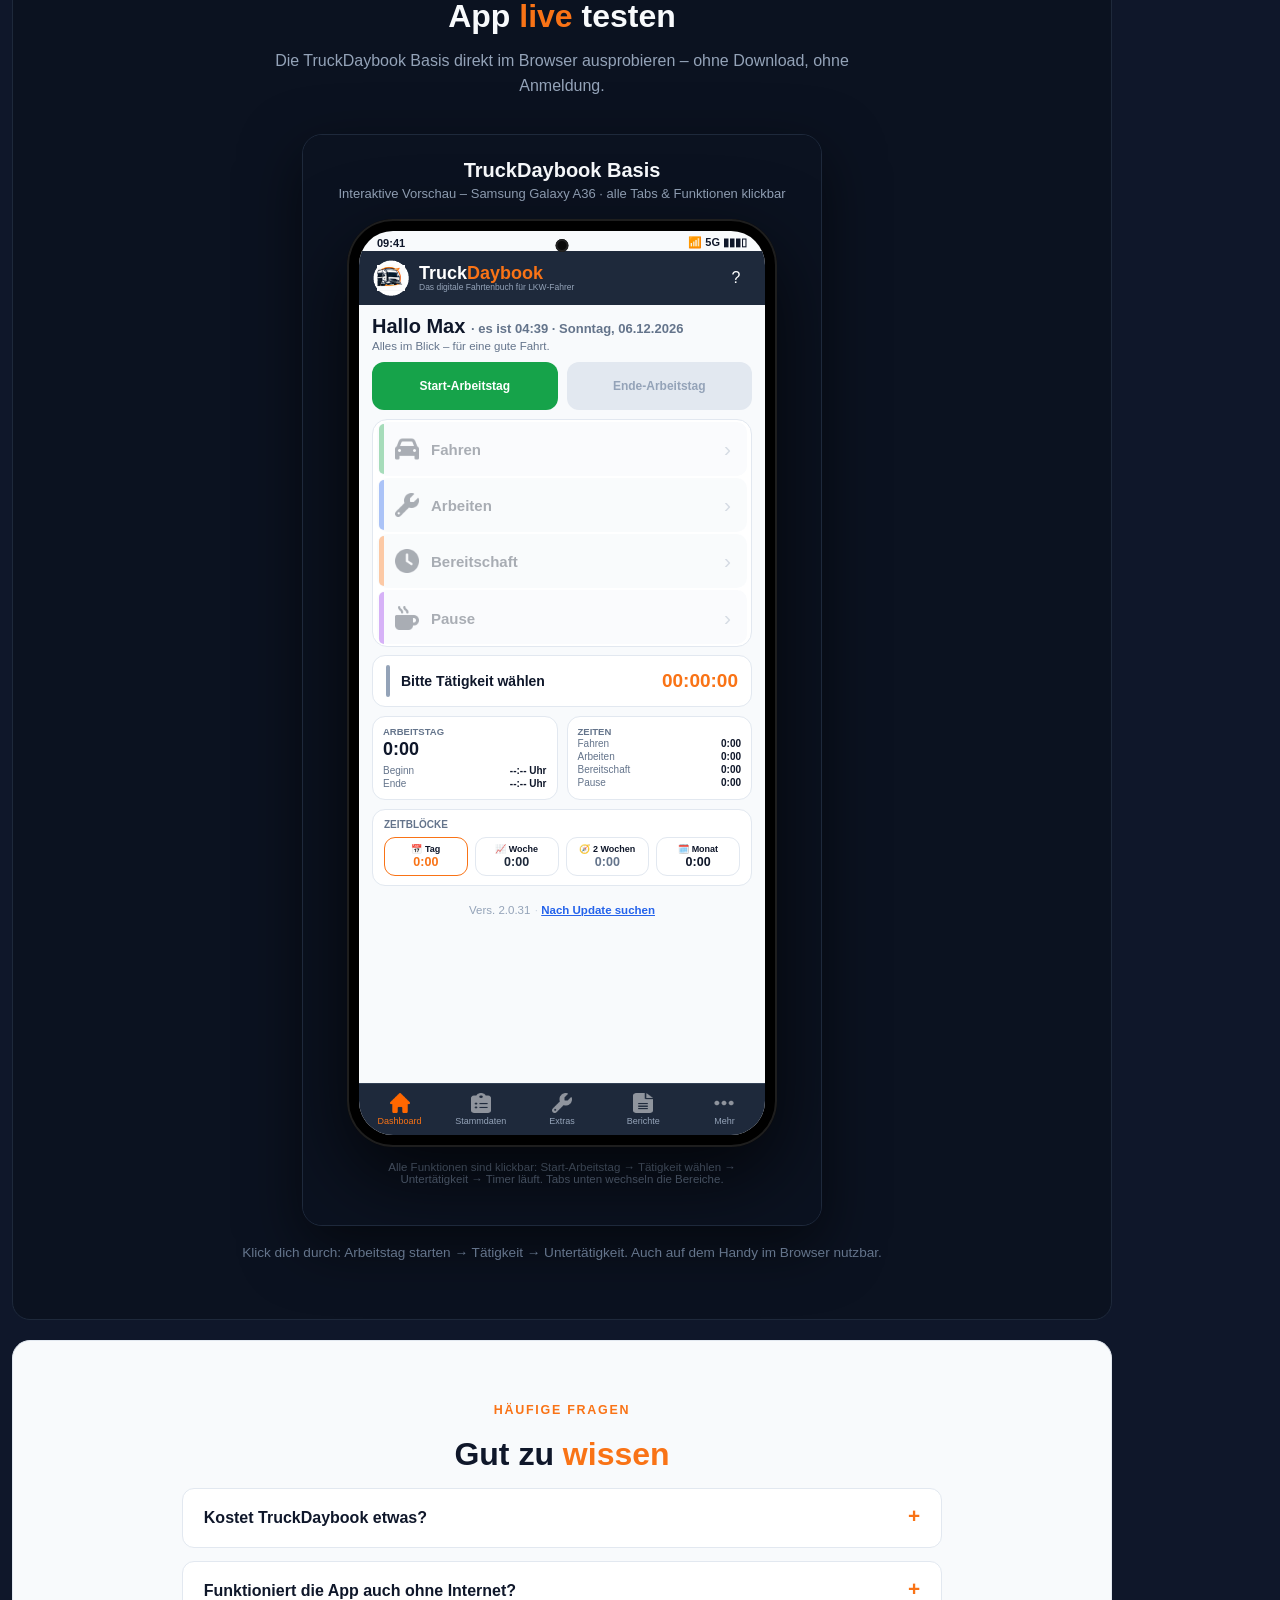
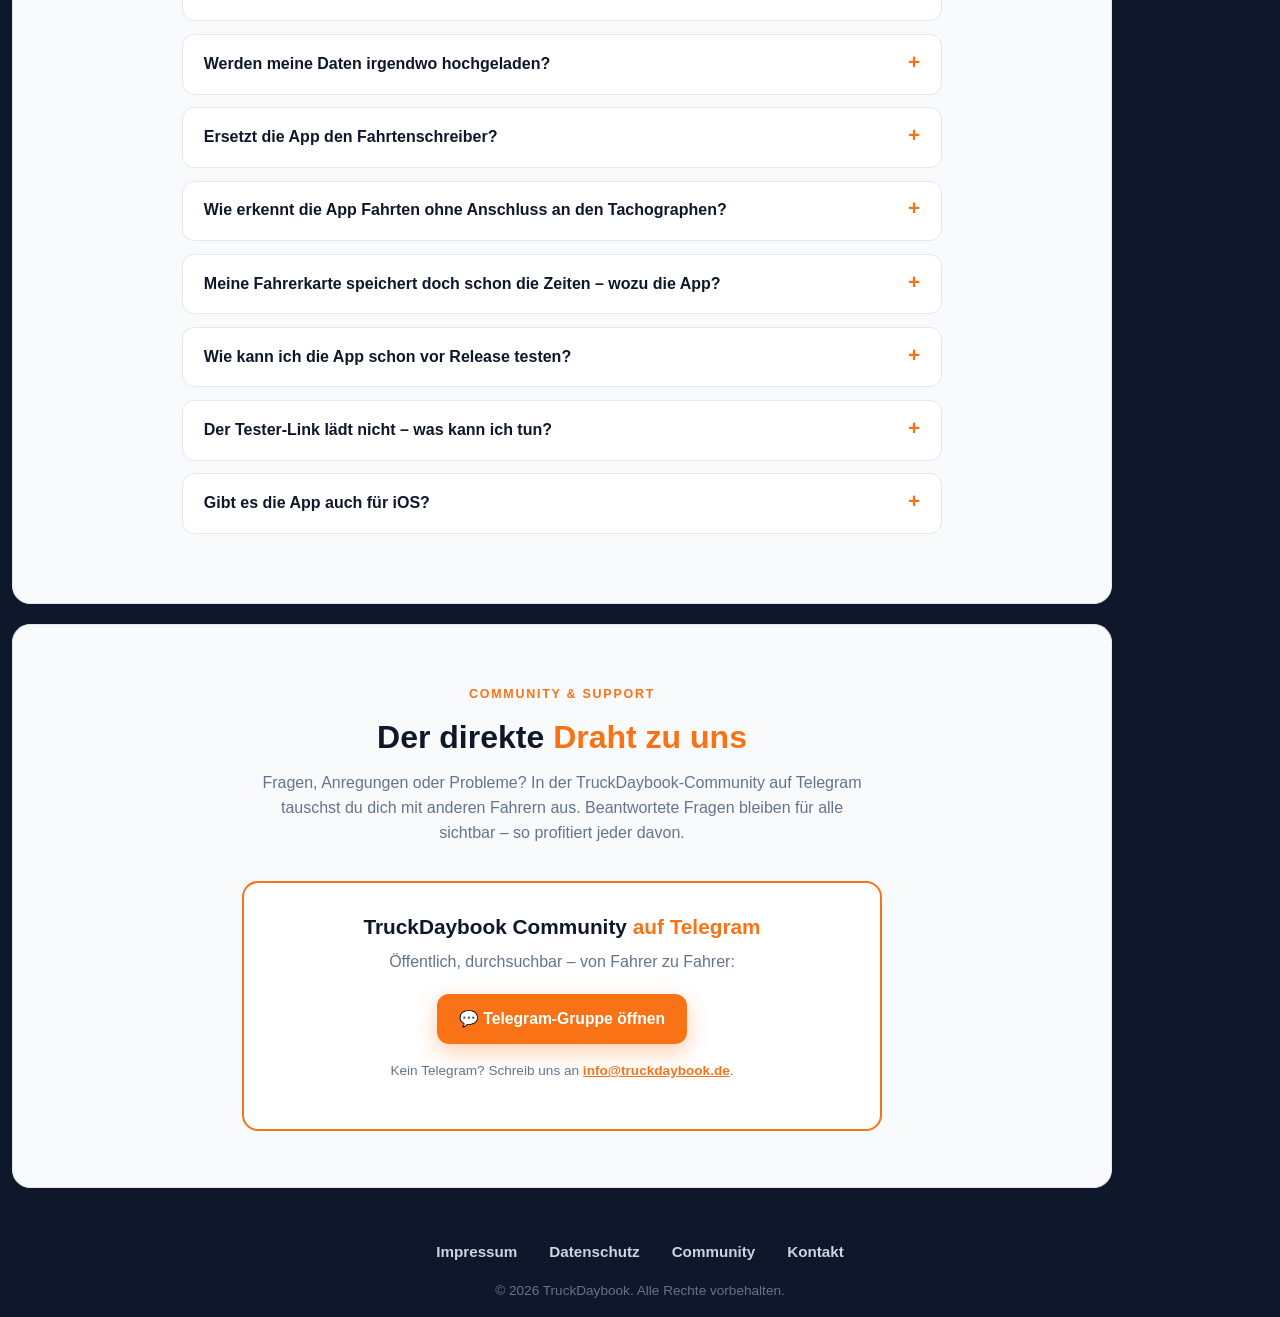
==== commit c4d87d0b: "FAQ um echte Tester-Fragen erweitert, Demo auf Basis 2.0.31 - Neue FAQ: GPS-Fahrerkennung ohne Tacho" ====
--- a/index.html
+++ b/index.html
@@ -167,16 +167,28 @@
         <p>Nein. Deine Fahrten, Zeiten und Stammdaten bleiben ausschließlich auf deinem Gerät. Es gibt kein Benutzerkonto und keinen Server.</p>
       </details>
       <details>
-        <summary>Ersetzt die App den Fahrtschreiber?</summary>
-        <p>Nein – TruckDaybook ersetzt keine gesetzlich vorgeschriebenen Aufzeichnungen. Die App ist deine persönliche Ergänzung, um den Überblick über deine Arbeits- und Lenkzeiten zu behalten.</p>
+        <summary>Ersetzt die App den Fahrtenschreiber?</summary>
+        <p>Nein – TruckDaybook ersetzt keine gesetzlich vorgeschriebenen Aufzeichnungen. Der Tachograph dokumentiert das Fahrzeug, TruckDaybook dokumentiert dich als Fahrer: Lenkzeit, Arbeitszeit, Bereitschaft und Pause als persönlichen Nachweis – inklusive der Zeiten, die der Tacho nicht sieht.</p>
+      </details>
+      <details>
+        <summary>Wie erkennt die App Fahrten ohne Anschluss an den Tachographen?</summary>
+        <p>Automatisch per GPS – du musst nichts händisch aufzeichnen. Wenn du losfährst, meldet sich die App von selbst (Benachrichtigung + Hinweisfenster); ein Tipp auf „Fahren starten" genügt. Ampelstops und kurze Staus unterbrechen die Fahrt dabei nicht – bewusst, denn der Tacho springt nach einer Minute um, dein Arbeitstag fühlt sich anders an. Kurzfahrten auf dem Firmengelände oder ohne GPS-Empfang erfasst du per Tipp. TruckDaybook ist bewusst keine Sekunden-genaue Tacho-Aufzeichnung, sondern ein digitales Fahrtenbuch mit Lenkzeitkontrolle.</p>
+      </details>
+      <details>
+        <summary>Meine Fahrerkarte speichert doch schon die Zeiten – wozu die App?</summary>
+        <p>Die Fahrerkarte enthält nur die Tacho-Lenkzeiten. Was sie nicht enthält: deine komplette Arbeitszeit mit Be-/Entladen, Bereitschaft und sonstigen Tätigkeiten. TruckDaybook liefert dir daraus Stundenzettel, Tages-, Wochen- und Monatsberichte als PDF, eine Spesen- und Urlaubsübersicht und den Überblick über deine Lenk- und Ruhezeiten – hilfreich bei Lohnabrechnung, Kontrolle oder im Streitfall.</p>
       </details>
       <details>
         <summary>Wie kann ich die App schon vor Release testen?</summary>
-        <p>Tritt unserer <a href="https://groups.google.com/g/truckdaybook-tester">Google-Testgruppe</a> bei und melde dich über den <a href="https://play.google.com/apps/testing/com.truckdaybook.basis">Play-Store-Testlink</a> als Tester an.</p>
+        <p>Tritt unserer <a href="https://groups.google.com/g/truckdaybook-tester">Google-Testgruppe</a> bei und melde dich über den <a href="https://play.google.com/apps/testing/com.truckdaybook.basis">Play-Store-Testlink</a> als Tester an. Wichtig: Für beide Schritte dasselbe Google-Konto verwenden.</p>
+      </details>
+      <details>
+        <summary>Der Tester-Link lädt nicht – was kann ich tun?</summary>
+        <p>Meist fehlt nur ein Schritt: erst der <a href="https://groups.google.com/g/truckdaybook-tester">Google-Gruppe beitreten</a>, dann erst über den <a href="https://play.google.com/apps/testing/com.truckdaybook.basis">Testlink</a> „Tester werden" – und erst danach lässt sich die App aus dem Play Store laden. Prüfe auch, ob du mit dem Google-Konto angemeldet bist, das du für die Gruppe verwendet hast. Es kann einige Minuten dauern, bis der Play Store den Tester-Status erkennt. Wenn es danach immer noch hakt: melde dich über die <a href="https://t.me/truckdaybook_chat">Telegram-Gruppe</a> oder per E-Mail an <a href="mailto:info@truckdaybook.de">info@truckdaybook.de</a>.</p>
       </details>
       <details>
         <summary>Gibt es die App auch für iOS?</summary>
-        <p>Aktuell entwickeln wir für Android. Eine iOS-Version ist für die Zukunft geplant.</p>
+        <p>Aktuell entwickeln wir für Android. Eine iOS-Version ist geplant – wenn du auf dem iPhone testen möchtest, melde dich gern per E-Mail an <a href="mailto:info@truckdaybook.de">info@truckdaybook.de</a> oder in der <a href="https://t.me/truckdaybook_chat">Telegram-Gruppe</a>, dann sagen wir Bescheid, sobald die iOS-Testrunde startet. Bis dahin kannst du die App auch im Browser ausprobieren – siehe <a href="#demo">Interaktive Vorschau</a> oben.</p>
       </details>
     </div>
   </section>
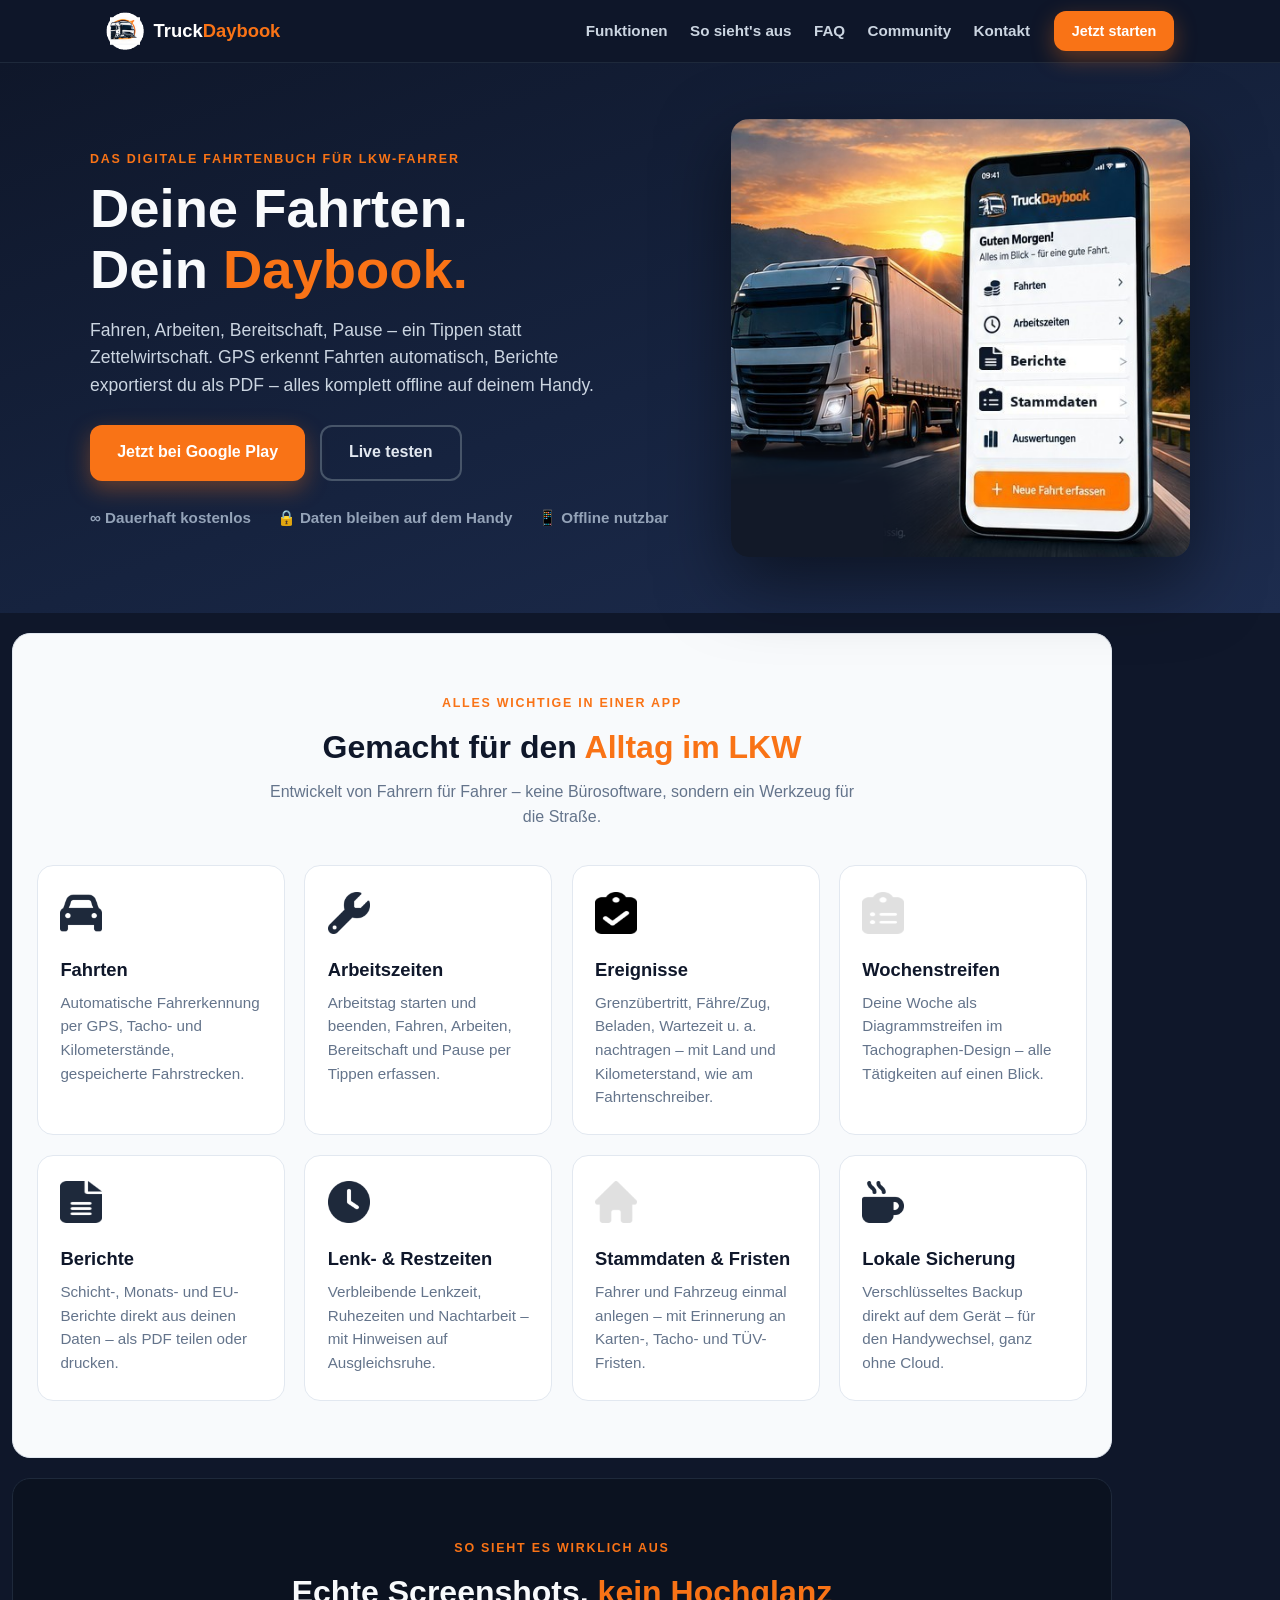
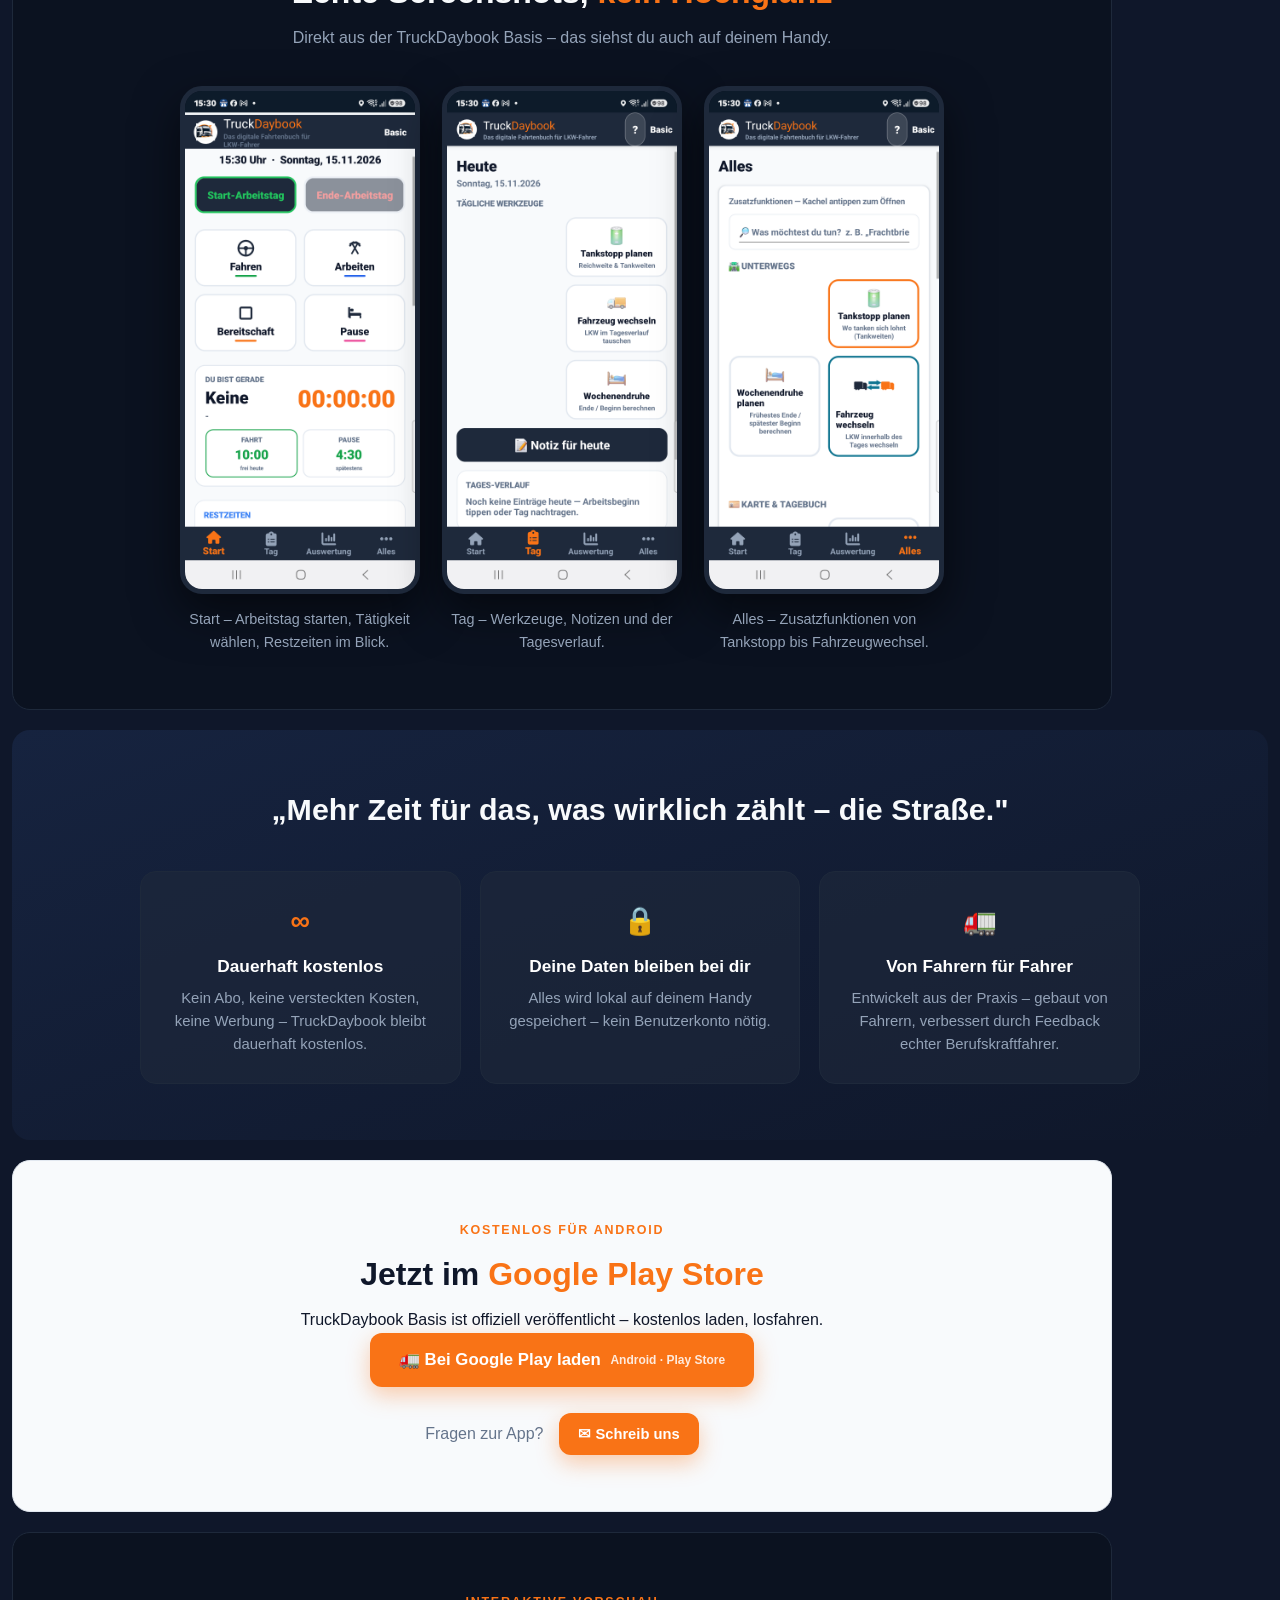
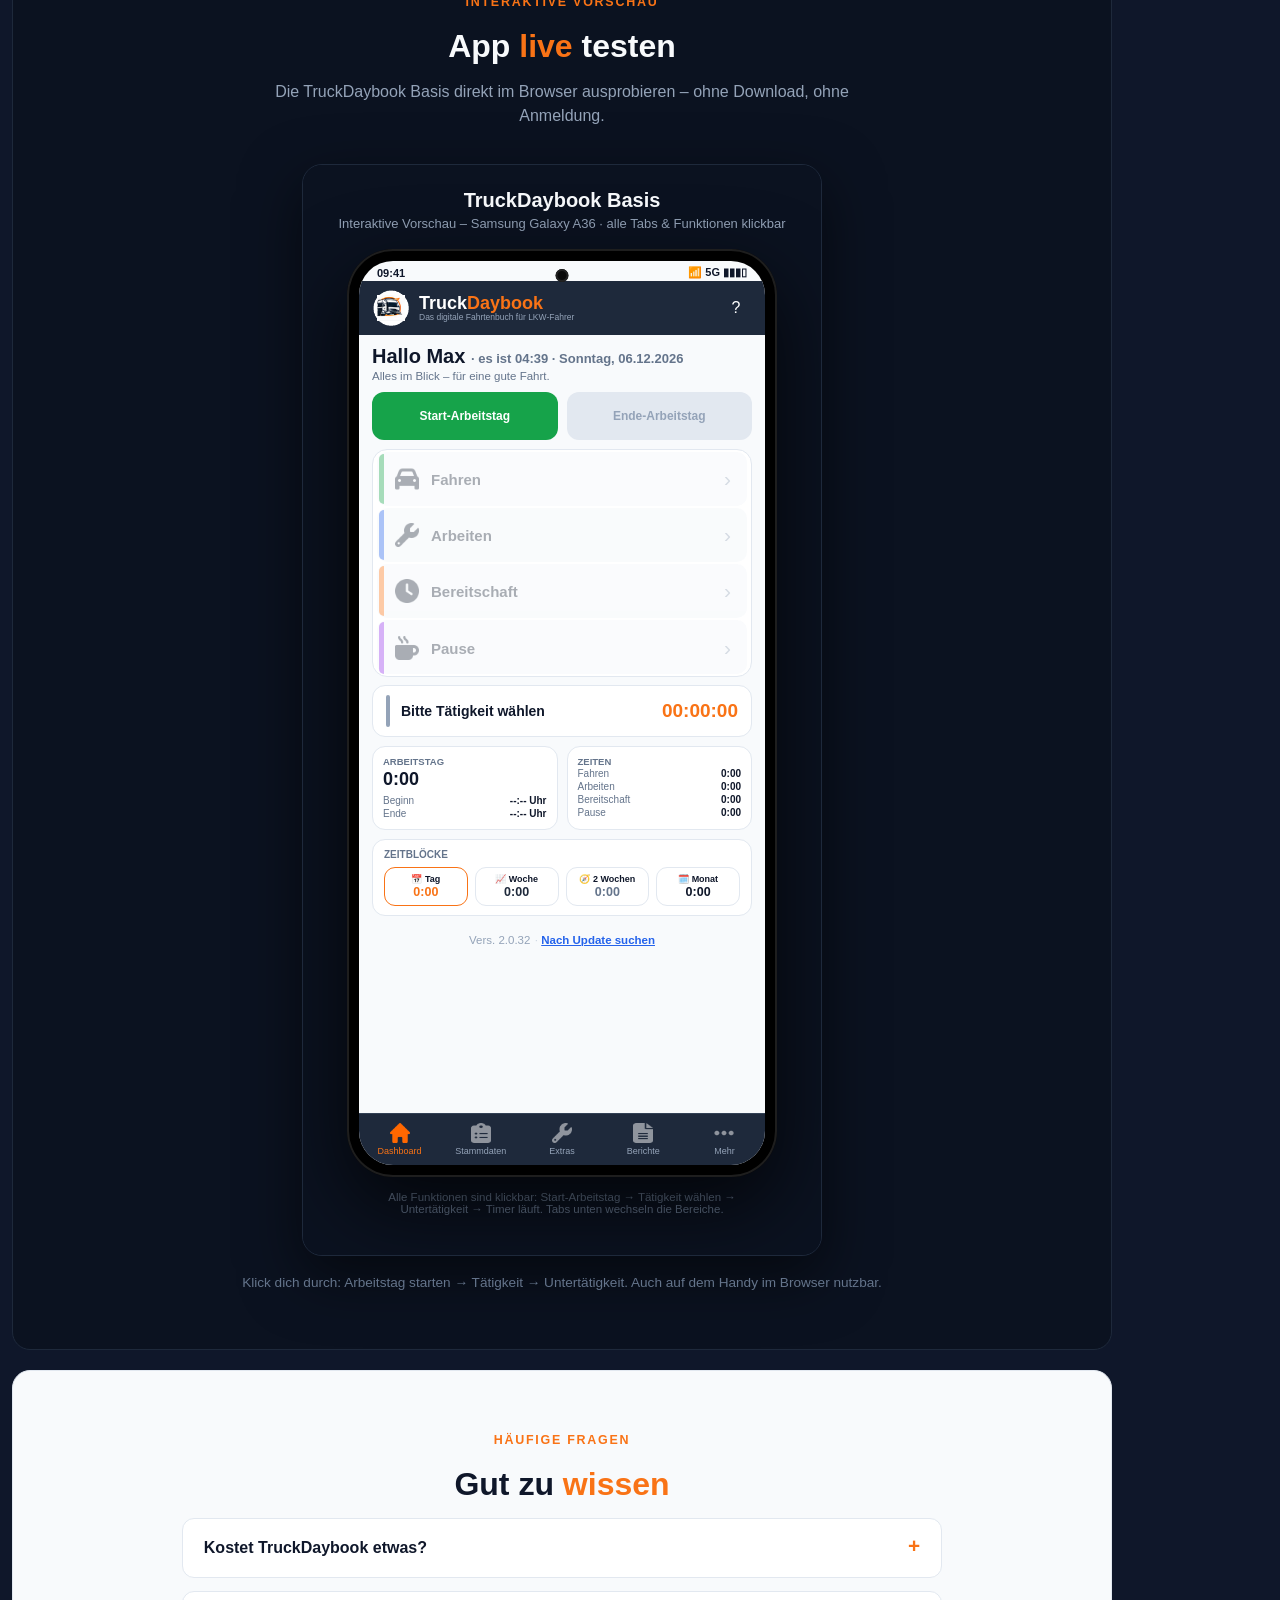
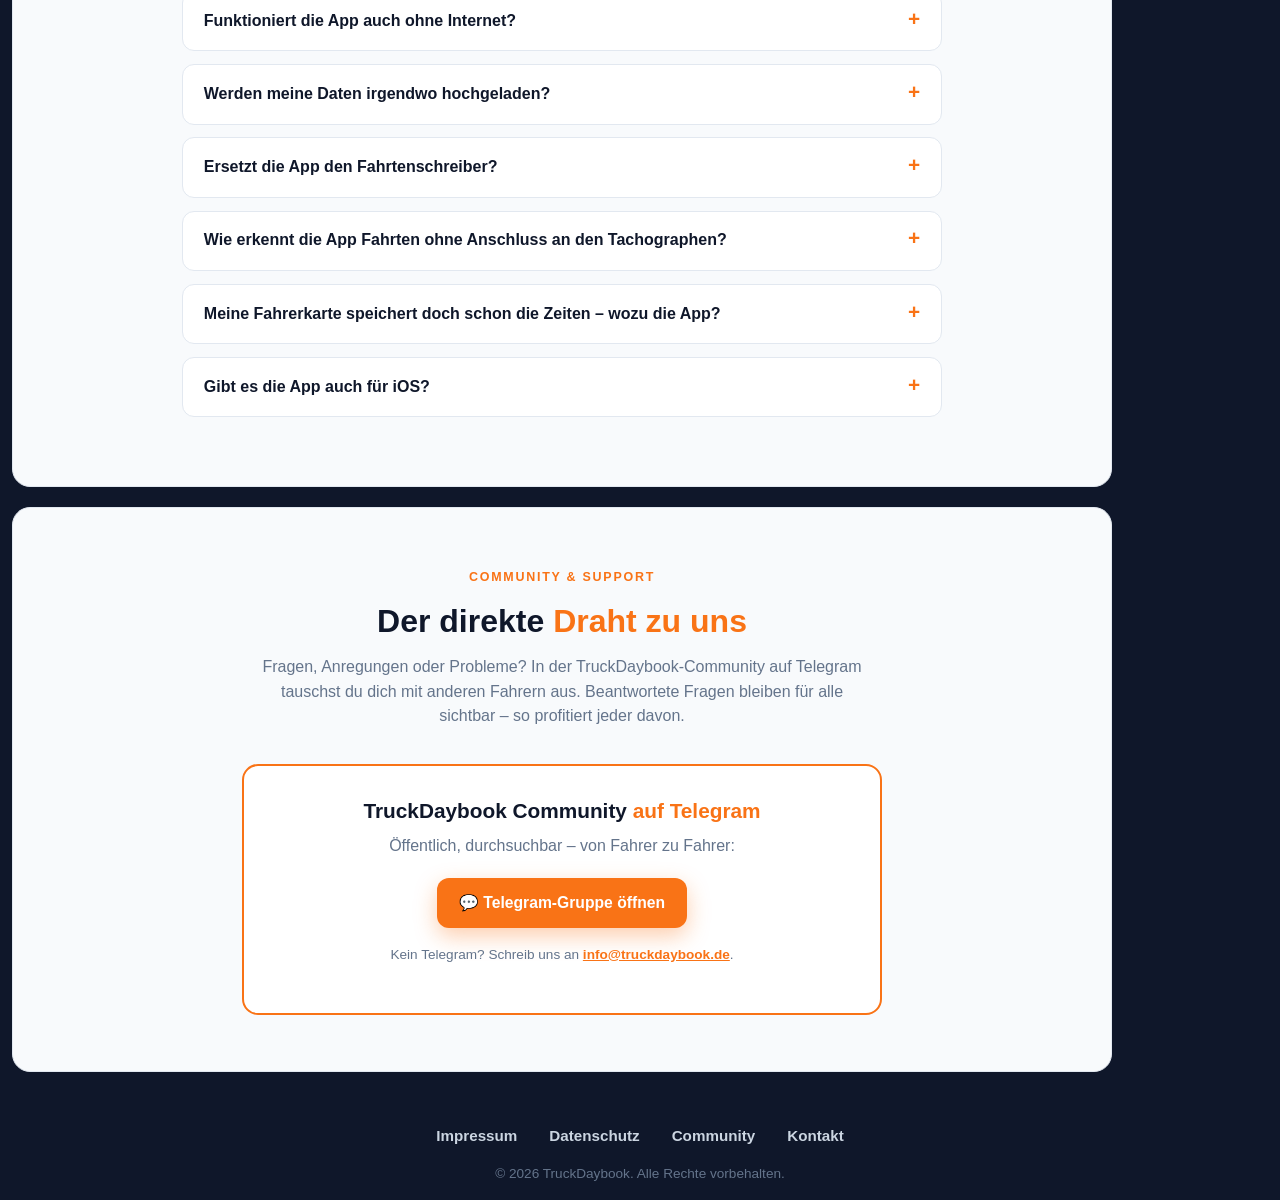
==== commit 53c64311: "Website auf Basis-Store-Stand: Plus- und Tester-Inhalte entfernt - Basis-Version als einziges Produk" ====
--- a/index.html
+++ b/index.html
@@ -3,7 +3,7 @@
 <head>
   <meta charset="UTF-8">
   <meta name="viewport" content="width=device-width, initial-scale=1.0">
-  <meta name="description" content="TruckDaybook – Das digitale Fahrtenbuch für LKW-Fahrer. Fahren, Arbeiten, Bereitschaft und Pause per Tippen erfassen. Berichte, GPS-Strecken – komplett offline und kostenlos.">
+  <meta name="description" content="TruckDaybook – Das digitale Fahrtenbuch für LKW-Fahrer. Fahren, Arbeiten, Bereitschaft und Pause per Tippen erfassen. Ereignisse, Wochenstreifen, Berichte – komplett offline und kostenlos im Play Store.">
   <title>TruckDaybook | Das digitale Fahrtenbuch für LKW-Fahrer</title>
   <link rel="icon" type="image/png" href="truckdaybook-logo.png">
   <link rel="stylesheet" href="style.css">
@@ -31,9 +31,9 @@
       <div class="hero-text">
         <span class="kicker">Das digitale Fahrtenbuch für LKW-Fahrer</span>
         <h1>Deine Fahrten.<br>Dein <span class="accent">Daybook.</span></h1>
-        <p class="hero-sub">Fahren, Arbeiten, Bereitschaft, Pause – ein Tippen statt Zettelwirtschaft. Deine Arbeitszeiten und Fahrten immer im Griff.</p>
+        <p class="hero-sub">Fahren, Arbeiten, Bereitschaft, Pause – ein Tippen statt Zettelwirtschaft. GPS erkennt Fahrten automatisch, Berichte exportierst du als PDF – alles komplett offline auf deinem Handy.</p>
         <div class="hero-actions">
-          <a href="#download" class="btn">Bald im Play Store</a>
+          <a href="https://play.google.com/store/apps/details?id=com.truckdaybook.basis" class="btn" target="_blank" rel="noopener">Jetzt bei Google Play</a>
           <a href="#demo" class="btn btn-outline">Live testen</a>
         </div>
         <ul class="hero-badges">
@@ -64,14 +64,34 @@
         <p>Arbeitstag starten und beenden, Fahren, Arbeiten, Bereitschaft und Pause per Tippen erfassen.</p>
       </div>
       <div class="card">
+        <img src="abfahrtskontrolle_clipboard_check_dark.png" alt="" class="card-icon">
+        <h3>Ereignisse</h3>
+        <p>Grenzübertritt, Fähre/Zug, Beladen, Wartezeit u. a. nachtragen – mit Land und Kilometerstand, wie am Fahrtenschreiber.</p>
+      </div>
+      <div class="card">
+        <img src="erfassung_clipboard_list_white.png" alt="" class="card-icon card-icon-dark">
+        <h3>Wochenstreifen</h3>
+        <p>Deine Woche als Diagrammstreifen im Tachographen-Design – alle Tätigkeiten auf einen Blick.</p>
+      </div>
+      <div class="card">
         <img src="berichte_file_lines_dark.png" alt="" class="card-icon">
         <h3>Berichte</h3>
-        <p>Schicht-, Monats- und EU-Berichte direkt aus deinen Daten – übersichtlich aufbereitet.</p>
+        <p>Schicht-, Monats- und EU-Berichte direkt aus deinen Daten – als PDF teilen oder drucken.</p>
+      </div>
+      <div class="card">
+        <img src="bereitschaft_clock_dark.png" alt="" class="card-icon">
+        <h3>Lenk- &amp; Restzeiten</h3>
+        <p>Verbleibende Lenkzeit, Ruhezeiten und Nachtarbeit – mit Hinweisen auf Ausgleichsruhe.</p>
       </div>
       <div class="card">
         <img src="dashboard_house_white.png" alt="" class="card-icon card-icon-dark">
-        <h3>Stammdaten</h3>
-        <p>Arbeitnehmer, Arbeitgeber und Fahrzeug einmal anlegen – die App erledigt den Rest.</p>
+        <h3>Stammdaten &amp; Fristen</h3>
+        <p>Fahrer und Fahrzeug einmal anlegen – mit Erinnerung an Karten-, Tacho- und TÜV-Fristen.</p>
+      </div>
+      <div class="card">
+        <img src="pause_mug_hot_dark.png" alt="" class="card-icon">
+        <h3>Lokale Sicherung</h3>
+        <p>Verschlüsseltes Backup direkt auf dem Gerät – für den Handywechsel, ganz ohne Cloud.</p>
       </div>
     </div>
   </section>
@@ -82,16 +102,16 @@
     <p class="section-sub">Direkt aus der TruckDaybook Basis – das siehst du auch auf deinem Handy.</p>
     <div class="shots">
       <figure class="shot">
-        <img src="screen-dashboard.png" alt="TruckDaybook Dashboard mit Arbeitstag-Steuerung und Tätigkeiten">
-        <figcaption>Dashboard – Arbeitstag starten, Tätigkeit wählen, läuft.</figcaption>
+        <img src="screen-start.png" alt="TruckDaybook Start-Tab mit Arbeitstag-Steuerung, Tätigkeiten und Lenkzeit-Kacheln">
+        <figcaption>Start – Arbeitstag starten, Tätigkeit wählen, Restzeiten im Blick.</figcaption>
       </figure>
       <figure class="shot">
-        <img src="screen-berichte.png" alt="Berichte-Übersicht mit Schicht-, Monats- und EU-Berichten">
-        <figcaption>Berichte – Schicht, Monat und EU-Grenzwerte im Blick.</figcaption>
+        <img src="screen-tag.png" alt="Tag-Tab mit täglichen Werkzeugen und Tagesverlauf">
+        <figcaption>Tag – Werkzeuge, Notizen und der Tagesverlauf.</figcaption>
       </figure>
       <figure class="shot">
-        <img src="screen-stammdaten.png" alt="Stammdaten mit Arbeitnehmer, Arbeitgeber und Fahrzeug">
-        <figcaption>Stammdaten – einmal pflegen, immer nutzen.</figcaption>
+        <img src="screen-alles.png" alt="Alles-Tab mit Zusatzfunktionen wie Tankstopp-Planer und Fahrzeugwechsel">
+        <figcaption>Alles – Zusatzfunktionen von Tankstopp bis Fahrzeugwechsel.</figcaption>
       </figure>
     </div>
   </section>
@@ -103,7 +123,7 @@
         <div class="trust-card">
           <span class="trust-icon">∞</span>
           <h3>Dauerhaft kostenlos</h3>
-          <p>Kein Abo, keine versteckten Kosten – die Basis bleibt kostenlos.</p>
+          <p>Kein Abo, keine versteckten Kosten, keine Werbung – TruckDaybook bleibt dauerhaft kostenlos.</p>
         </div>
         <div class="trust-card">
           <span class="trust-icon">🔒</span>
@@ -113,7 +133,7 @@
         <div class="trust-card">
           <span class="trust-icon">🚛</span>
           <h3>Von Fahrern für Fahrer</h3>
-          <p>Über 16 Tester aus der Fahrer-Community probieren die App bereits aus.</p>
+          <p>Entwickelt aus der Praxis – gebaut von Fahrern, verbessert durch Feedback echter Berufskraftfahrer.</p>
         </div>
       </div>
     </div>
@@ -121,22 +141,12 @@
 
   <section id="download" class="section section-light">
     <span class="kicker">Kostenlos für Android</span>
-    <h2>Bald im <span class="accent">Google Play Store</span></h2>
-    <p>TruckDaybook Basis befindet sich derzeit im geschlossenen Play-Store-Test. Sobald die App offiziell freigeschaltet ist, findest du an dieser Stelle den direkten Link zum Play Store.</p>
-    <span class="btn-download btn-disabled">🚛 Bald bei Google Play verfügbar <small>Android · Play Store</small></span>
-
-    <div class="tester-cta">
-      <h3>Du willst die App schon jetzt nutzen? <span class="accent">Werde Tester!</span></h3>
-      <p>So geht's – in 2 Minuten dabei:</p>
-      <div class="tester-steps">
-        <a href="https://groups.google.com/g/truckdaybook-tester" class="btn" target="_blank" rel="noopener">1️⃣ Google-Gruppe beitreten</a>
-        <a href="https://play.google.com/apps/testing/com.truckdaybook.basis" class="btn" target="_blank" rel="noopener">2️⃣ Als Tester anmelden</a>
-      </div>
-      <p class="hint">Kostenlos, offline, ohne Anmeldung in der App – du hilfst uns beim Launch.</p>
-    </div>
-
-    <p class="notify">Du willst nur informiert werden, sobald es losgeht?
-      <a href="mailto:info@truckdaybook.de?subject=Release-Info%20TruckDaybook" class="btn btn-notify">✉ Sag mir Bescheid</a>
+    <h2>Jetzt im <span class="accent">Google Play Store</span></h2>
+    <p>TruckDaybook Basis ist offiziell veröffentlicht – kostenlos laden, losfahren.</p>
+    <a href="https://play.google.com/store/apps/details?id=com.truckdaybook.basis" class="btn-download" target="_blank" rel="noopener">🚛 Bei Google Play laden <small>Android · Play Store</small></a>
+
+    <p class="notify">Fragen zur App?
+      <a href="mailto:info@truckdaybook.de?subject=Anfrage%20TruckDaybook" class="btn btn-notify">✉ Schreib uns</a>
     </p>
   </section>
 
@@ -156,7 +166,7 @@
     <div class="faq-list">
       <details>
         <summary>Kostet TruckDaybook etwas?</summary>
-        <p>Nein. Die Basis-Version ist dauerhaft kostenlos – kein Abo, keine versteckten Kosten.</p>
+        <p>Nein – dauerhaft kostenlos. Kein Abo, keine versteckten Kosten, keine Werbung.</p>
       </details>
       <details>
         <summary>Funktioniert die App auch ohne Internet?</summary>
@@ -177,14 +187,6 @@
       <details>
         <summary>Meine Fahrerkarte speichert doch schon die Zeiten – wozu die App?</summary>
         <p>Die Fahrerkarte enthält nur die Tacho-Lenkzeiten. Was sie nicht enthält: deine komplette Arbeitszeit mit Be-/Entladen, Bereitschaft und sonstigen Tätigkeiten. TruckDaybook liefert dir daraus Stundenzettel, Tages-, Wochen- und Monatsberichte als PDF, eine Spesen- und Urlaubsübersicht und den Überblick über deine Lenk- und Ruhezeiten – hilfreich bei Lohnabrechnung, Kontrolle oder im Streitfall.</p>
-      </details>
-      <details>
-        <summary>Wie kann ich die App schon vor Release testen?</summary>
-        <p>Tritt unserer <a href="https://groups.google.com/g/truckdaybook-tester">Google-Testgruppe</a> bei und melde dich über den <a href="https://play.google.com/apps/testing/com.truckdaybook.basis">Play-Store-Testlink</a> als Tester an. Wichtig: Für beide Schritte dasselbe Google-Konto verwenden.</p>
-      </details>
-      <details>
-        <summary>Der Tester-Link lädt nicht – was kann ich tun?</summary>
-        <p>Meist fehlt nur ein Schritt: erst der <a href="https://groups.google.com/g/truckdaybook-tester">Google-Gruppe beitreten</a>, dann erst über den <a href="https://play.google.com/apps/testing/com.truckdaybook.basis">Testlink</a> „Tester werden" – und erst danach lässt sich die App aus dem Play Store laden. Prüfe auch, ob du mit dem Google-Konto angemeldet bist, das du für die Gruppe verwendet hast. Es kann einige Minuten dauern, bis der Play Store den Tester-Status erkennt. Wenn es danach immer noch hakt: melde dich über die <a href="https://t.me/truckdaybook_chat">Telegram-Gruppe</a> oder per E-Mail an <a href="mailto:info@truckdaybook.de">info@truckdaybook.de</a>.</p>
       </details>
       <details>
         <summary>Gibt es die App auch für iOS?</summary>
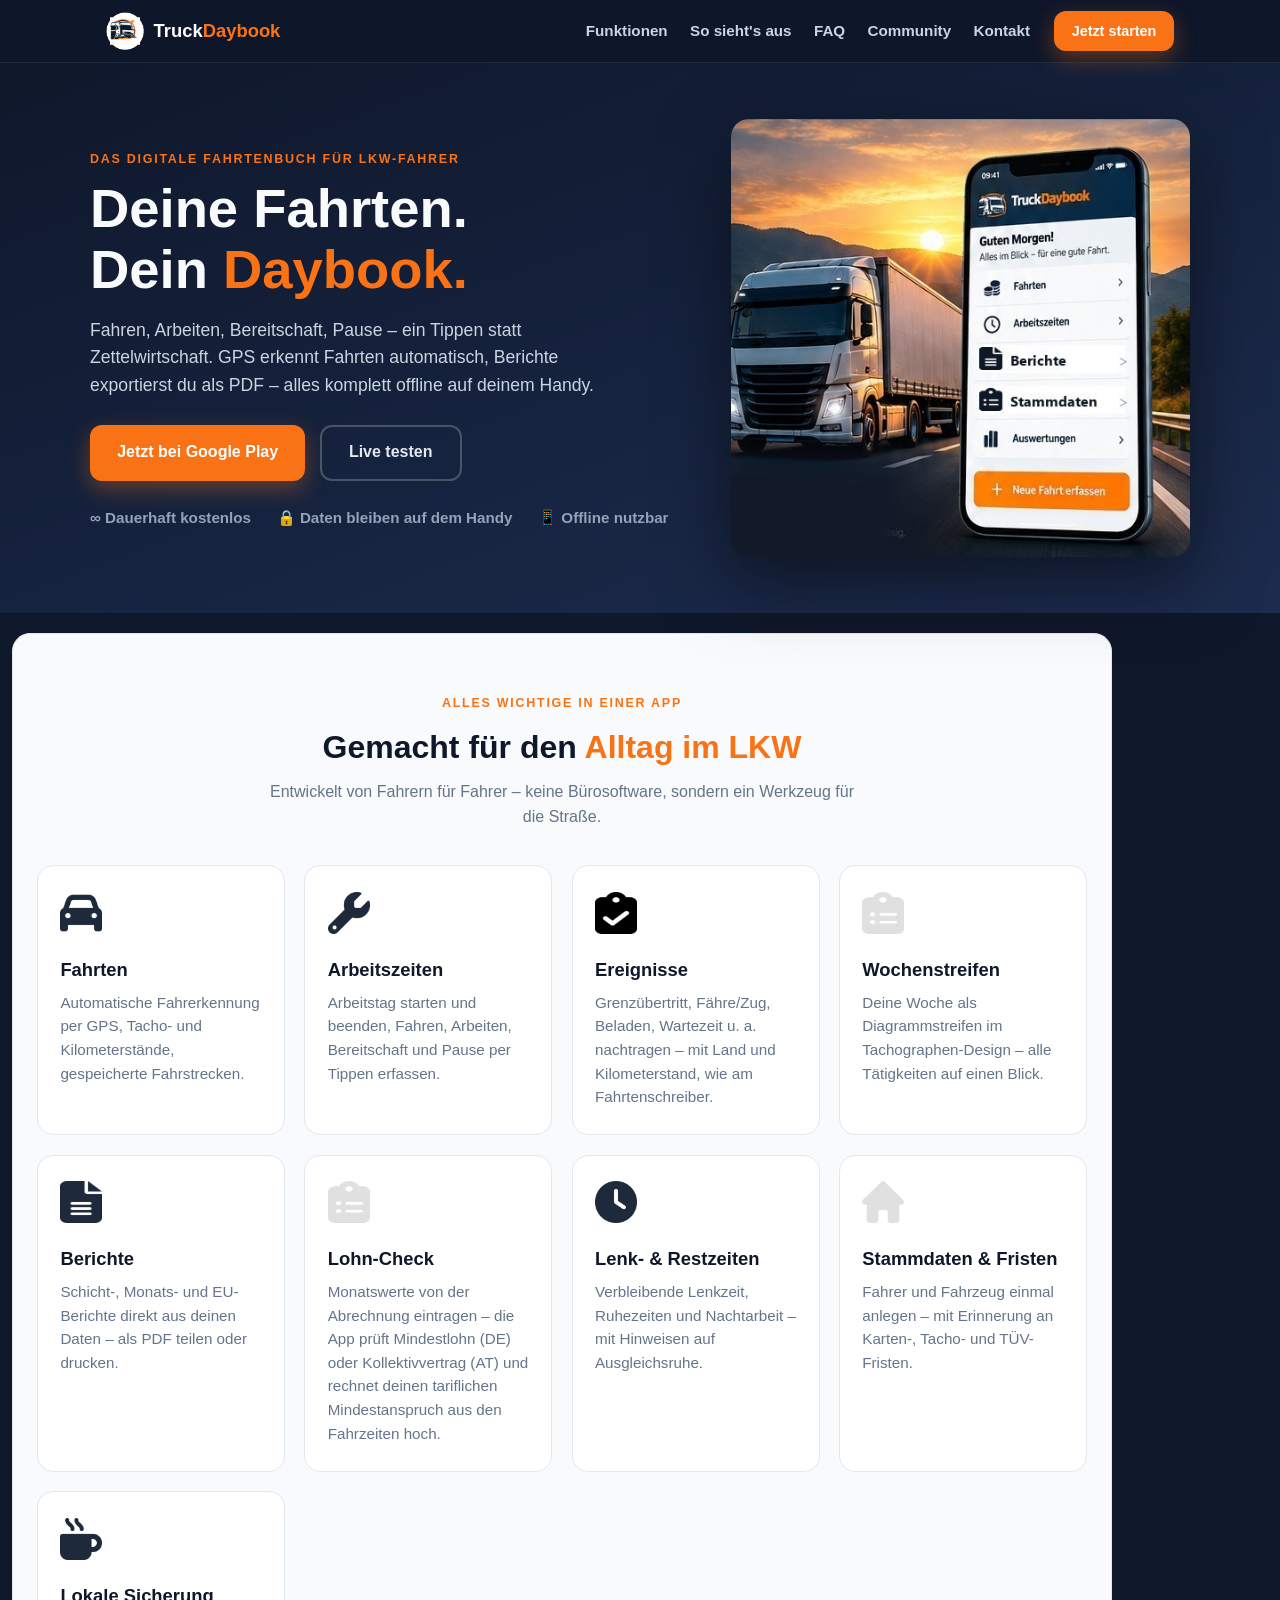
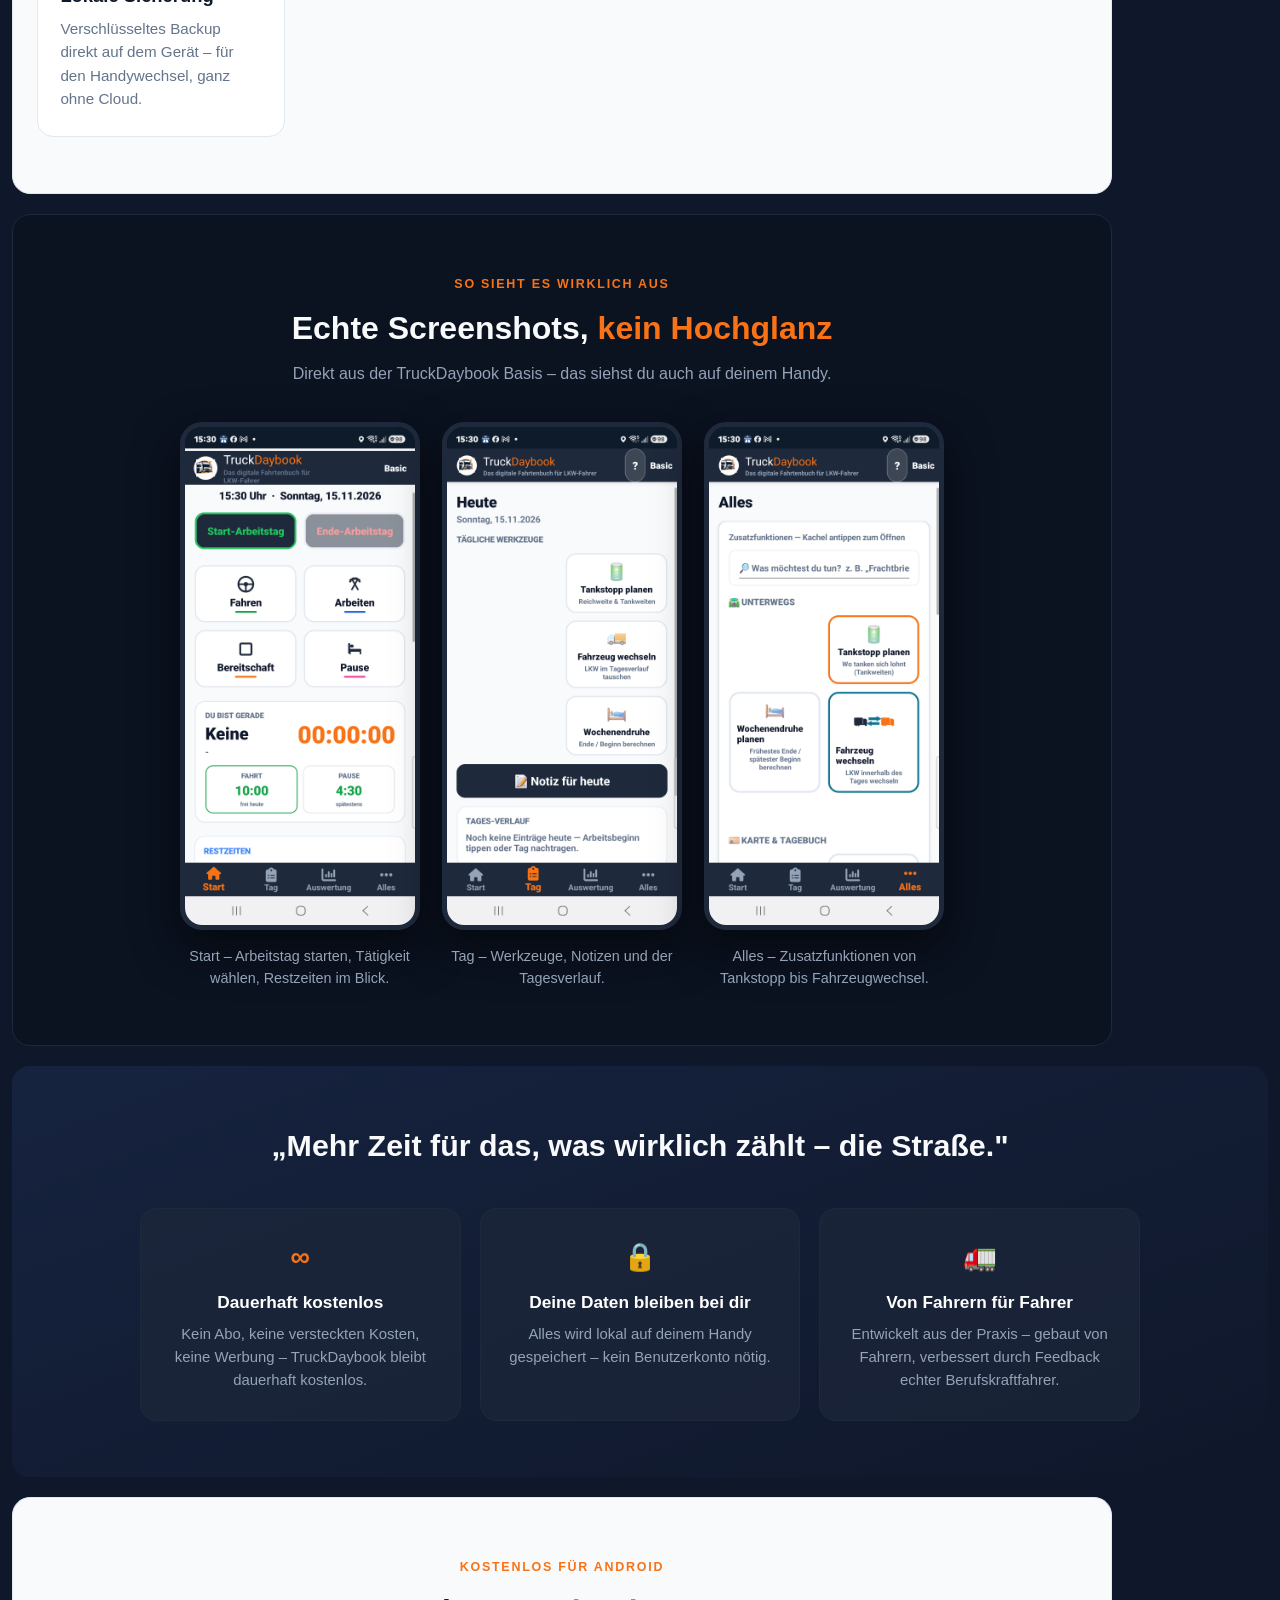
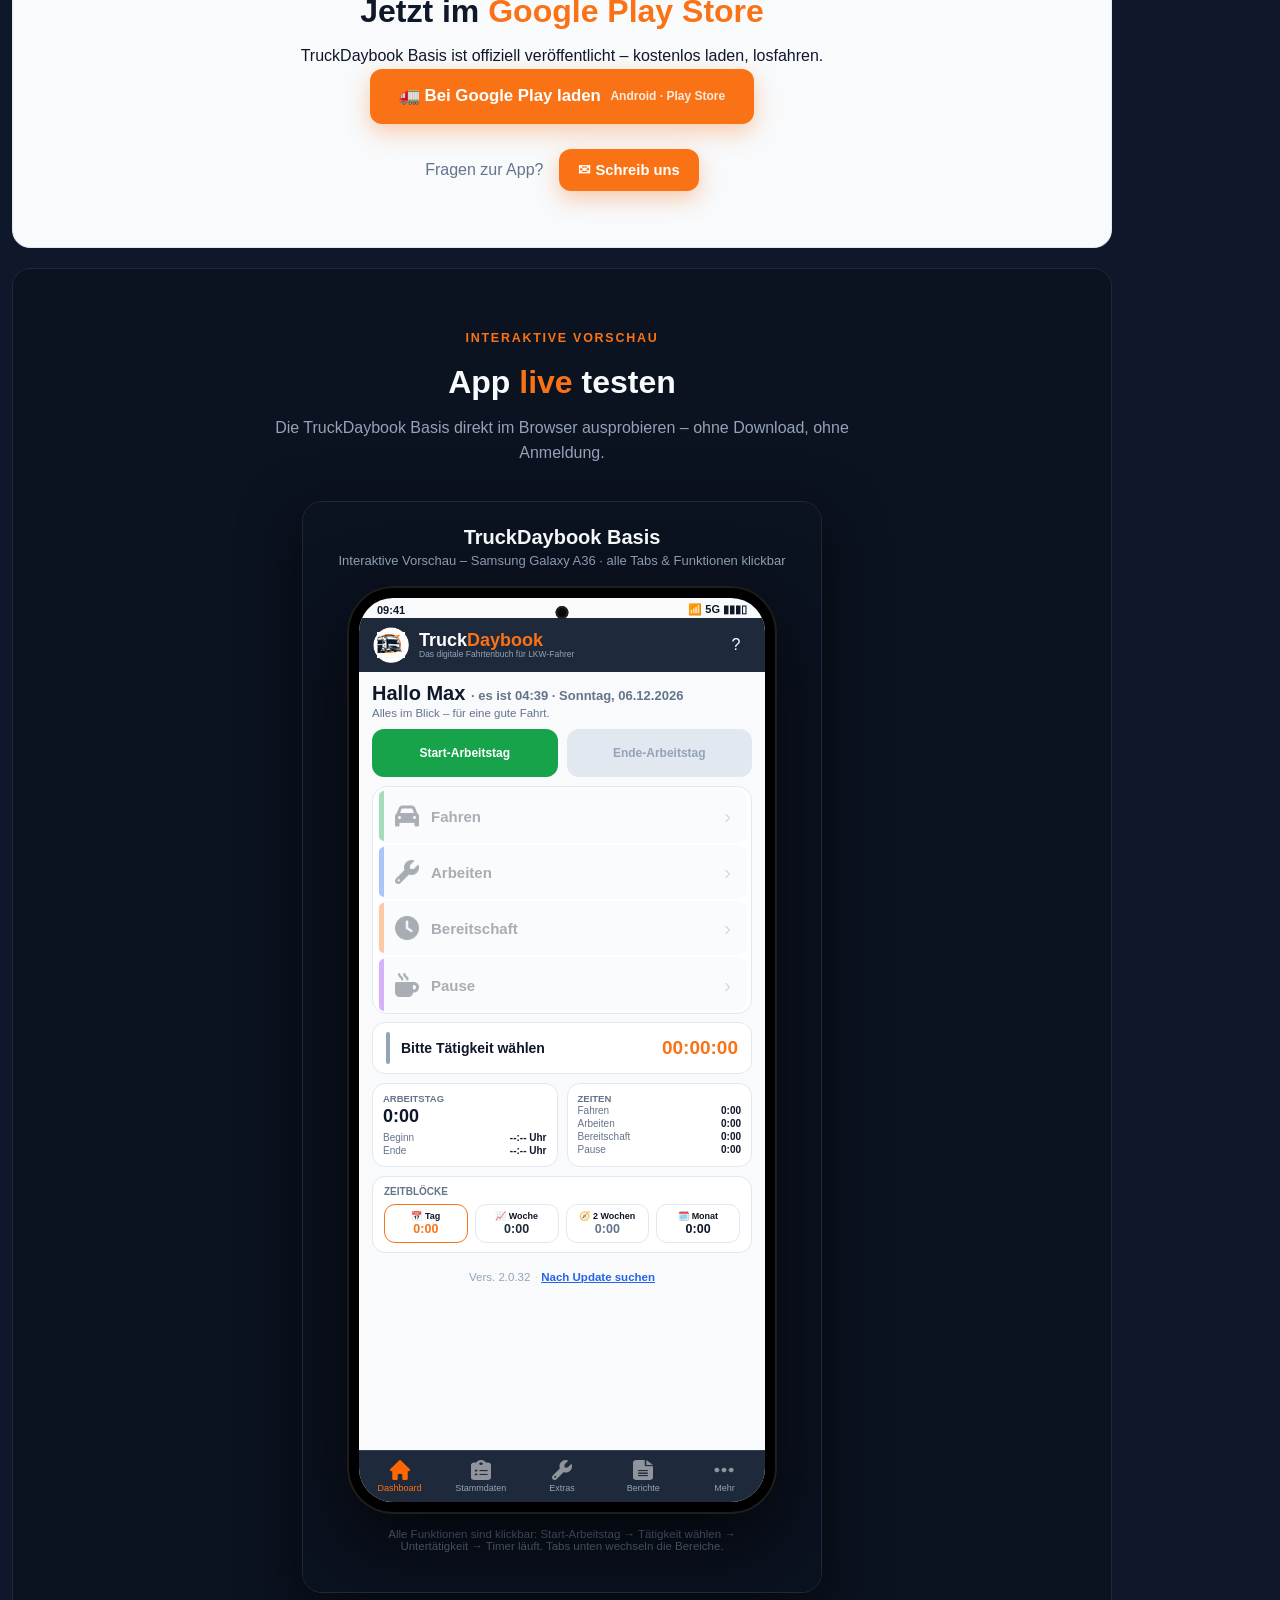
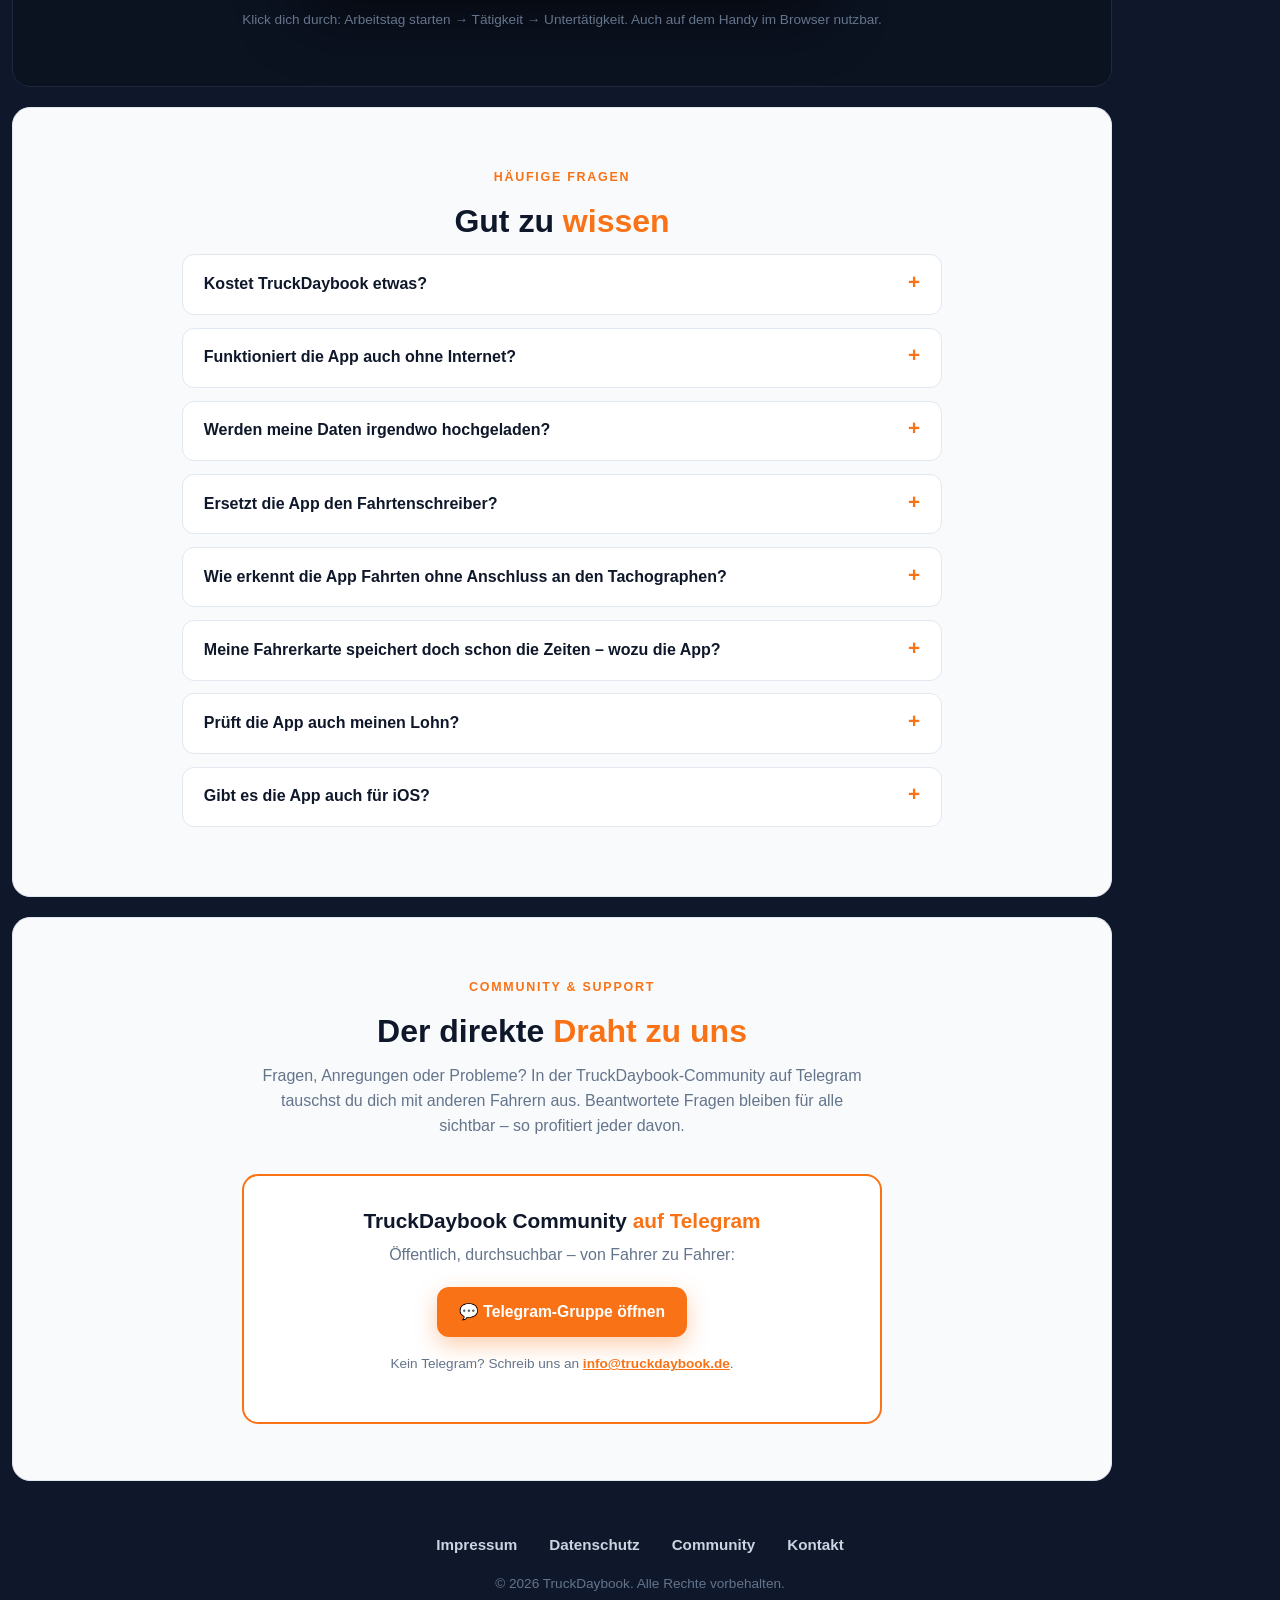
==== commit e1b33191: "Lohn-Check auf der Website nachgetragen - Neue Feature-Karte "Lohn-Check" (Mindestlohn DE / KV AT, S" ====
--- a/index.html
+++ b/index.html
@@ -79,6 +79,11 @@
         <p>Schicht-, Monats- und EU-Berichte direkt aus deinen Daten – als PDF teilen oder drucken.</p>
       </div>
       <div class="card">
+        <img src="erfassung_clipboard_list_white.png" alt="" class="card-icon card-icon-dark">
+        <h3>Lohn-Check</h3>
+        <p>Monatswerte von der Abrechnung eintragen – die App prüft Mindestlohn (DE) oder Kollektivvertrag (AT) und rechnet deinen tariflichen Mindestanspruch aus den Fahrzeiten hoch.</p>
+      </div>
+      <div class="card">
         <img src="bereitschaft_clock_dark.png" alt="" class="card-icon">
         <h3>Lenk- &amp; Restzeiten</h3>
         <p>Verbleibende Lenkzeit, Ruhezeiten und Nachtarbeit – mit Hinweisen auf Ausgleichsruhe.</p>
@@ -189,6 +194,10 @@
         <p>Die Fahrerkarte enthält nur die Tacho-Lenkzeiten. Was sie nicht enthält: deine komplette Arbeitszeit mit Be-/Entladen, Bereitschaft und sonstigen Tätigkeiten. TruckDaybook liefert dir daraus Stundenzettel, Tages-, Wochen- und Monatsberichte als PDF, eine Spesen- und Urlaubsübersicht und den Überblick über deine Lenk- und Ruhezeiten – hilfreich bei Lohnabrechnung, Kontrolle oder im Streitfall.</p>
       </details>
       <details>
+        <summary>Prüft die App auch meinen Lohn?</summary>
+        <p>Ja. Unter Stammdaten → Monatswerte tippst du das Steuerbrutto deiner Abrechnung ein – die App rechnet daraus sofort deinen effektiven Stundenlohn. In Deutschland prüft sie den gesetzlichen Mindestlohn mit dem historisch richtigen Satz des Monats, in Österreich den Speditions-KV (Mindestlohn nach Verwendungsgruppe und Betriebszugehörigkeit). Der Stundenzettel zeigt zusätzlich eine Soll-Abrechnung: was dein Zettel aus den aufgezeichneten Stunden mindestens enthalten müsste – inklusive Überstunden-Aufschlüsselung und Fehlbetrag in Euro. Eine vereinfachte Plausibilitätsprüfung, keine Lohnverrechnung – aber ein starkes Werkzeug, wenn du deine Abrechnung kontrollieren willst.</p>
+      </details>
+      <details>
         <summary>Gibt es die App auch für iOS?</summary>
         <p>Aktuell entwickeln wir für Android. Eine iOS-Version ist geplant – wenn du auf dem iPhone testen möchtest, melde dich gern per E-Mail an <a href="mailto:info@truckdaybook.de">info@truckdaybook.de</a> oder in der <a href="https://t.me/truckdaybook_chat">Telegram-Gruppe</a>, dann sagen wir Bescheid, sobald die iOS-Testrunde startet. Bis dahin kannst du die App auch im Browser ausprobieren – siehe <a href="#demo">Interaktive Vorschau</a> oben.</p>
       </details>
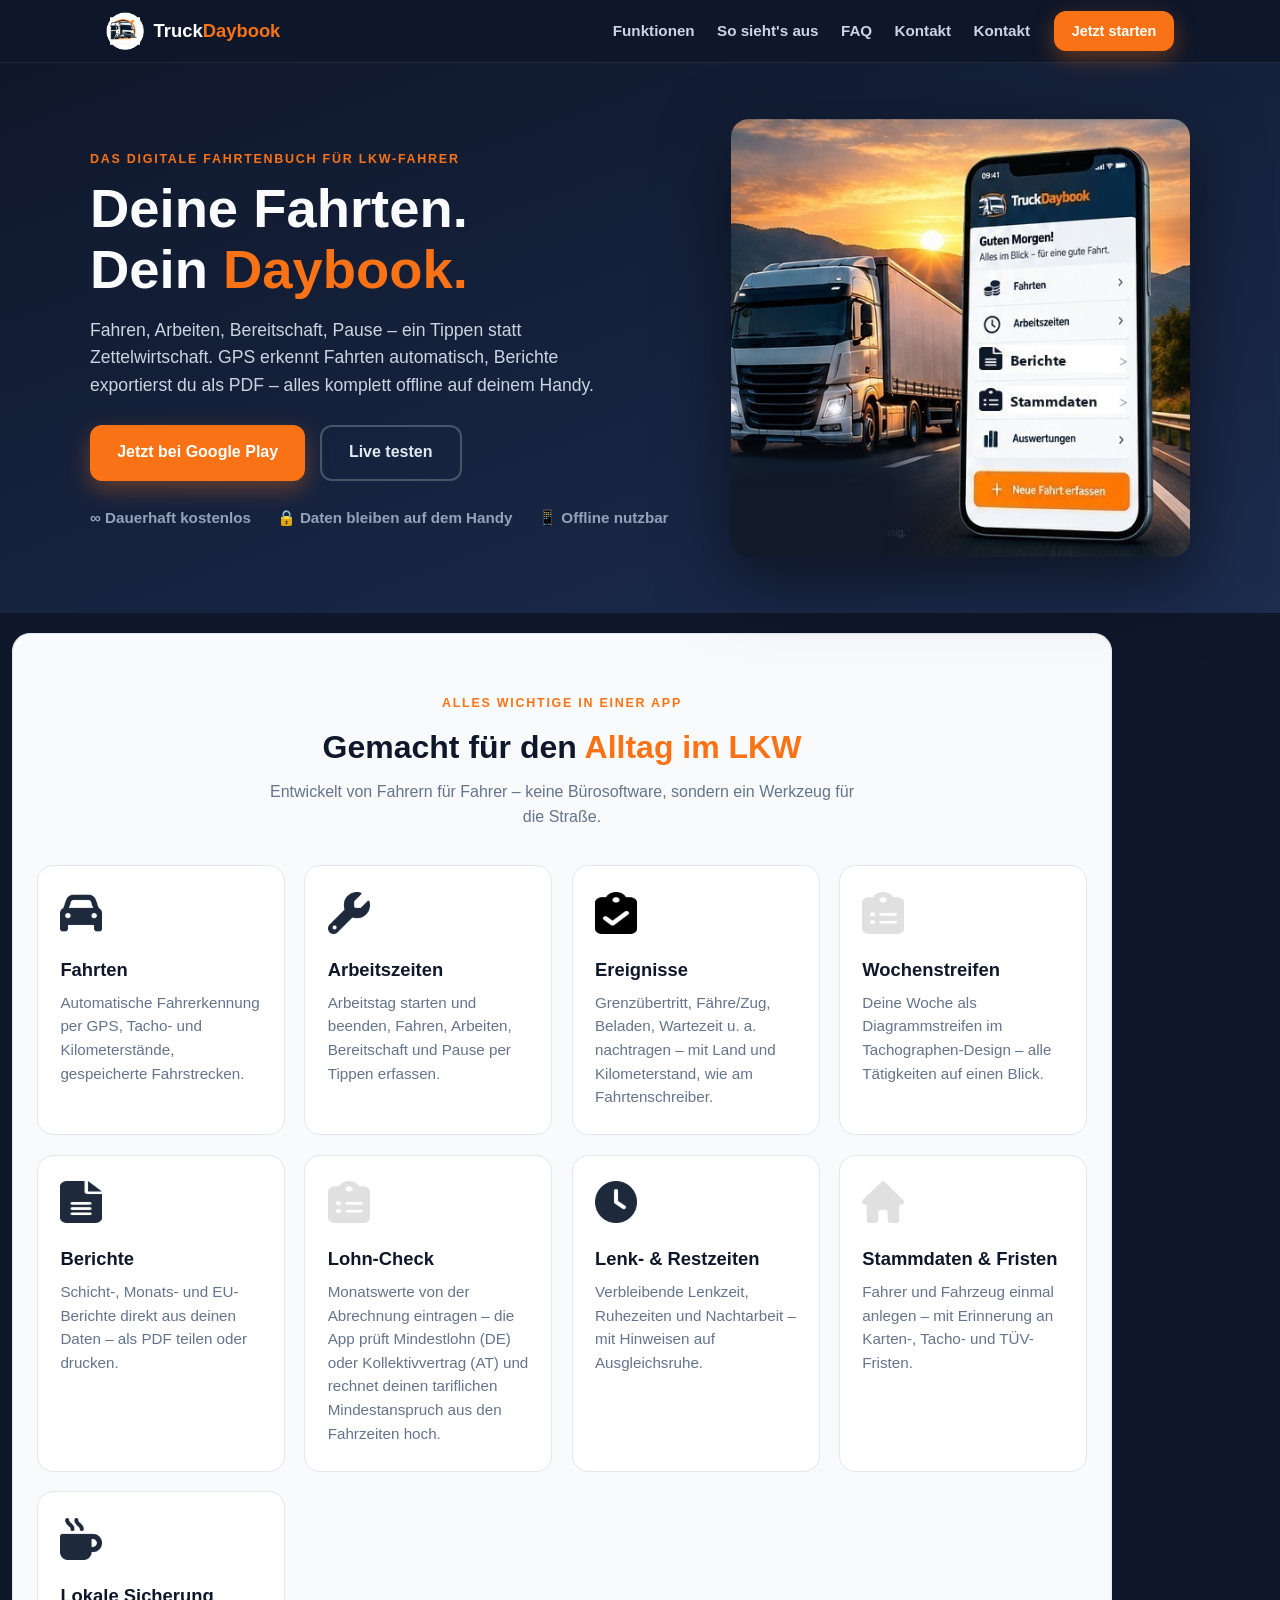
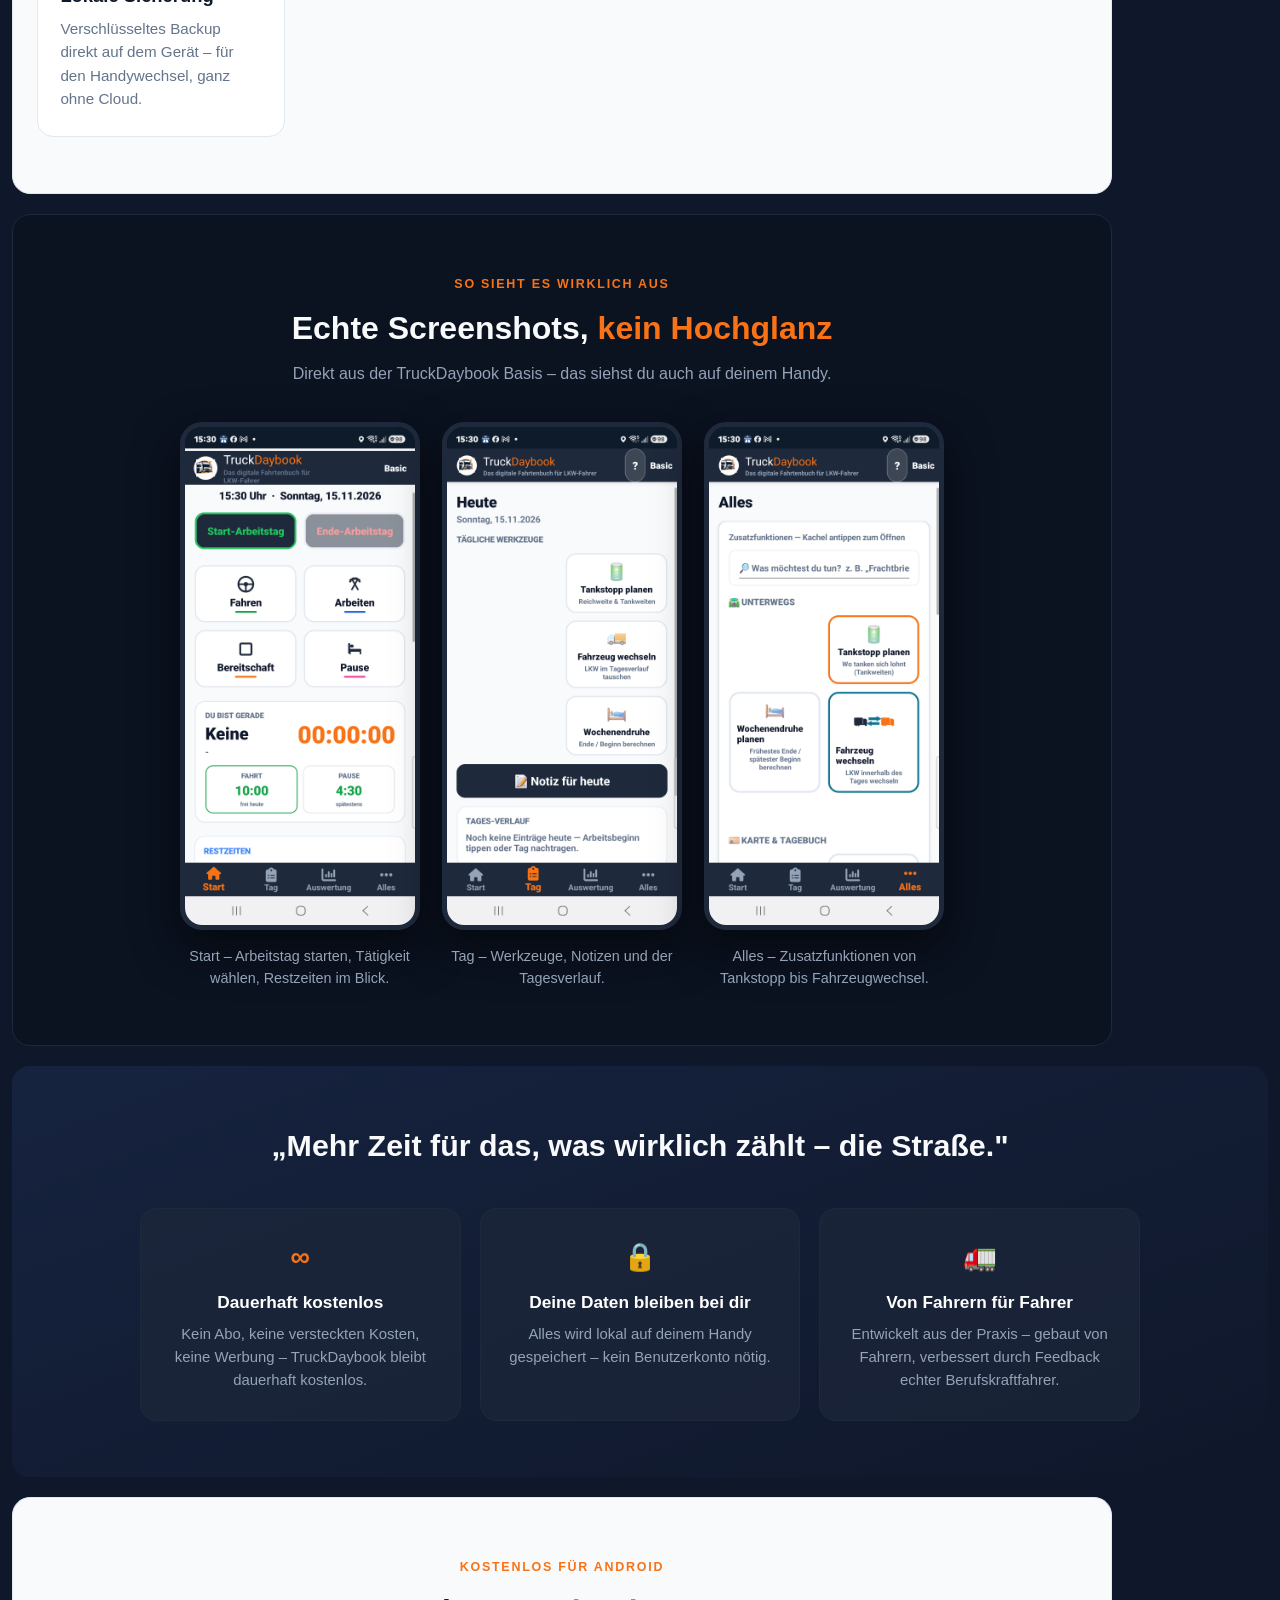
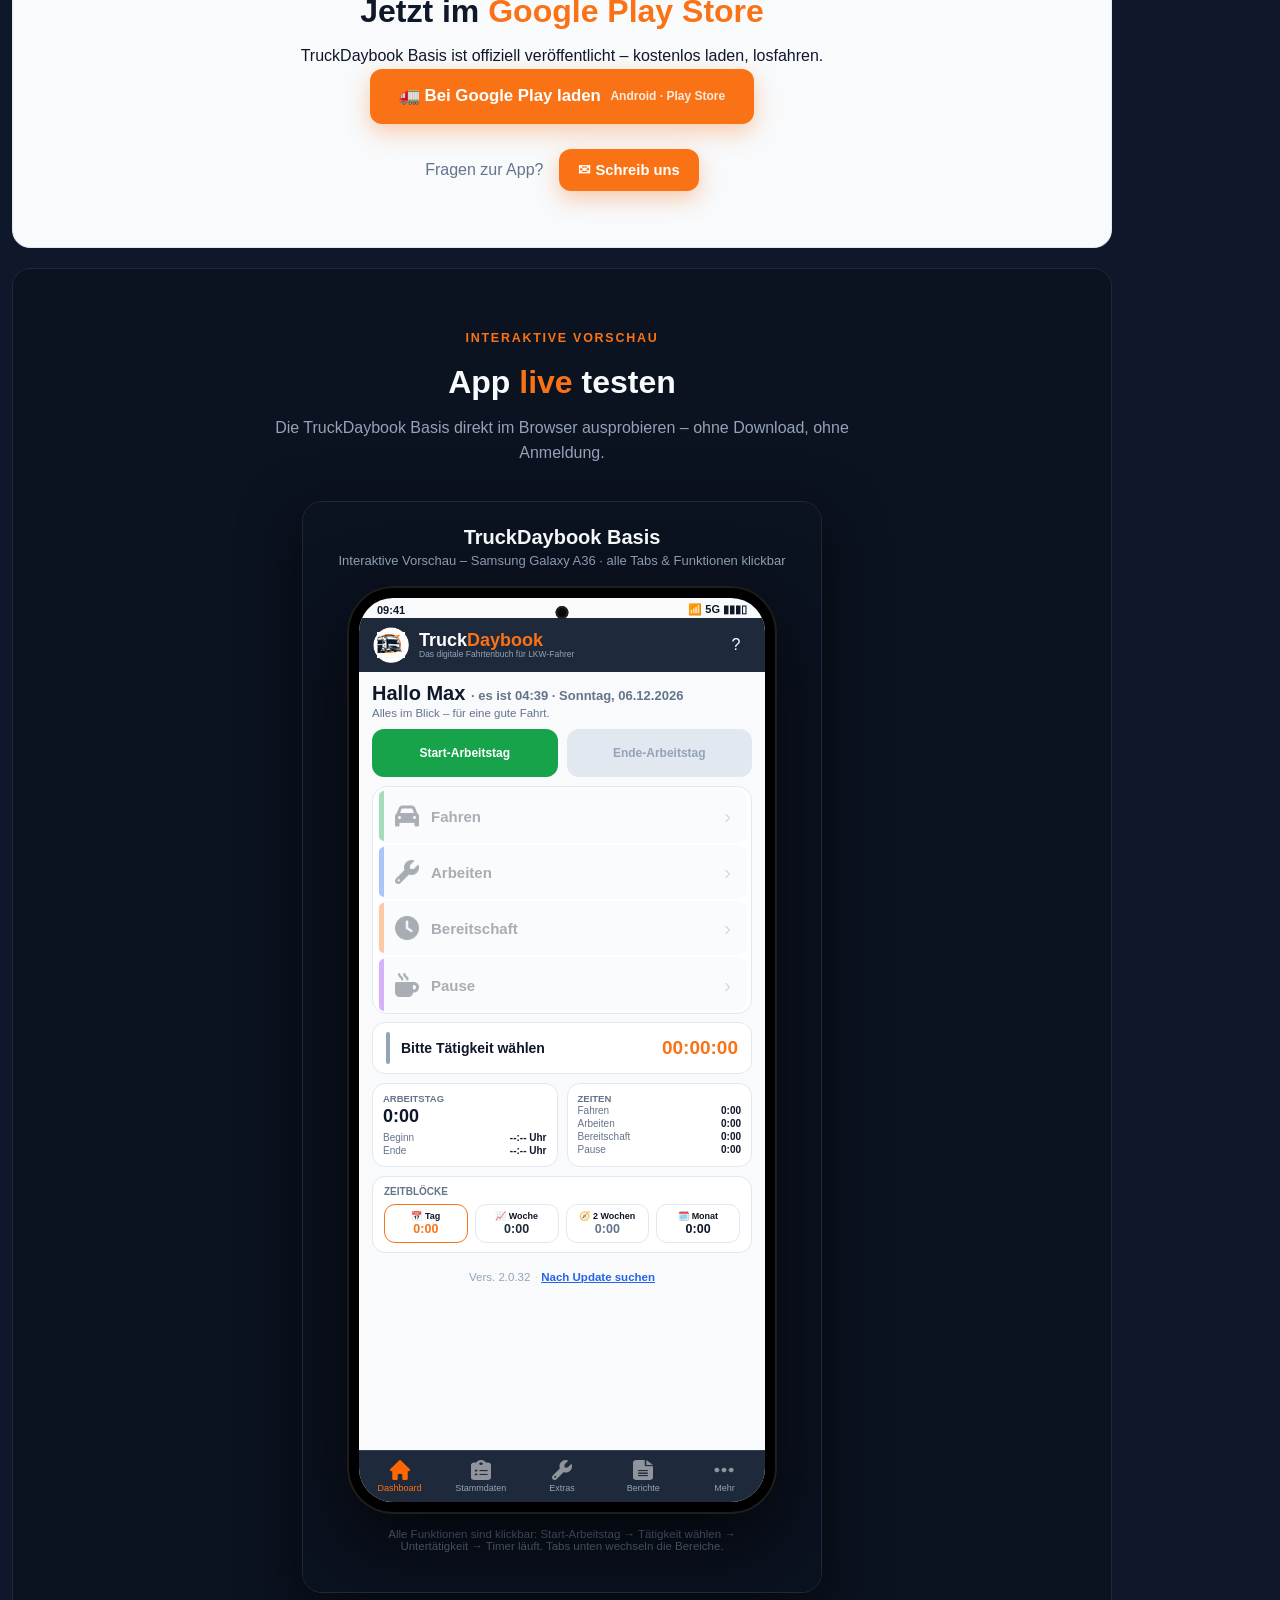
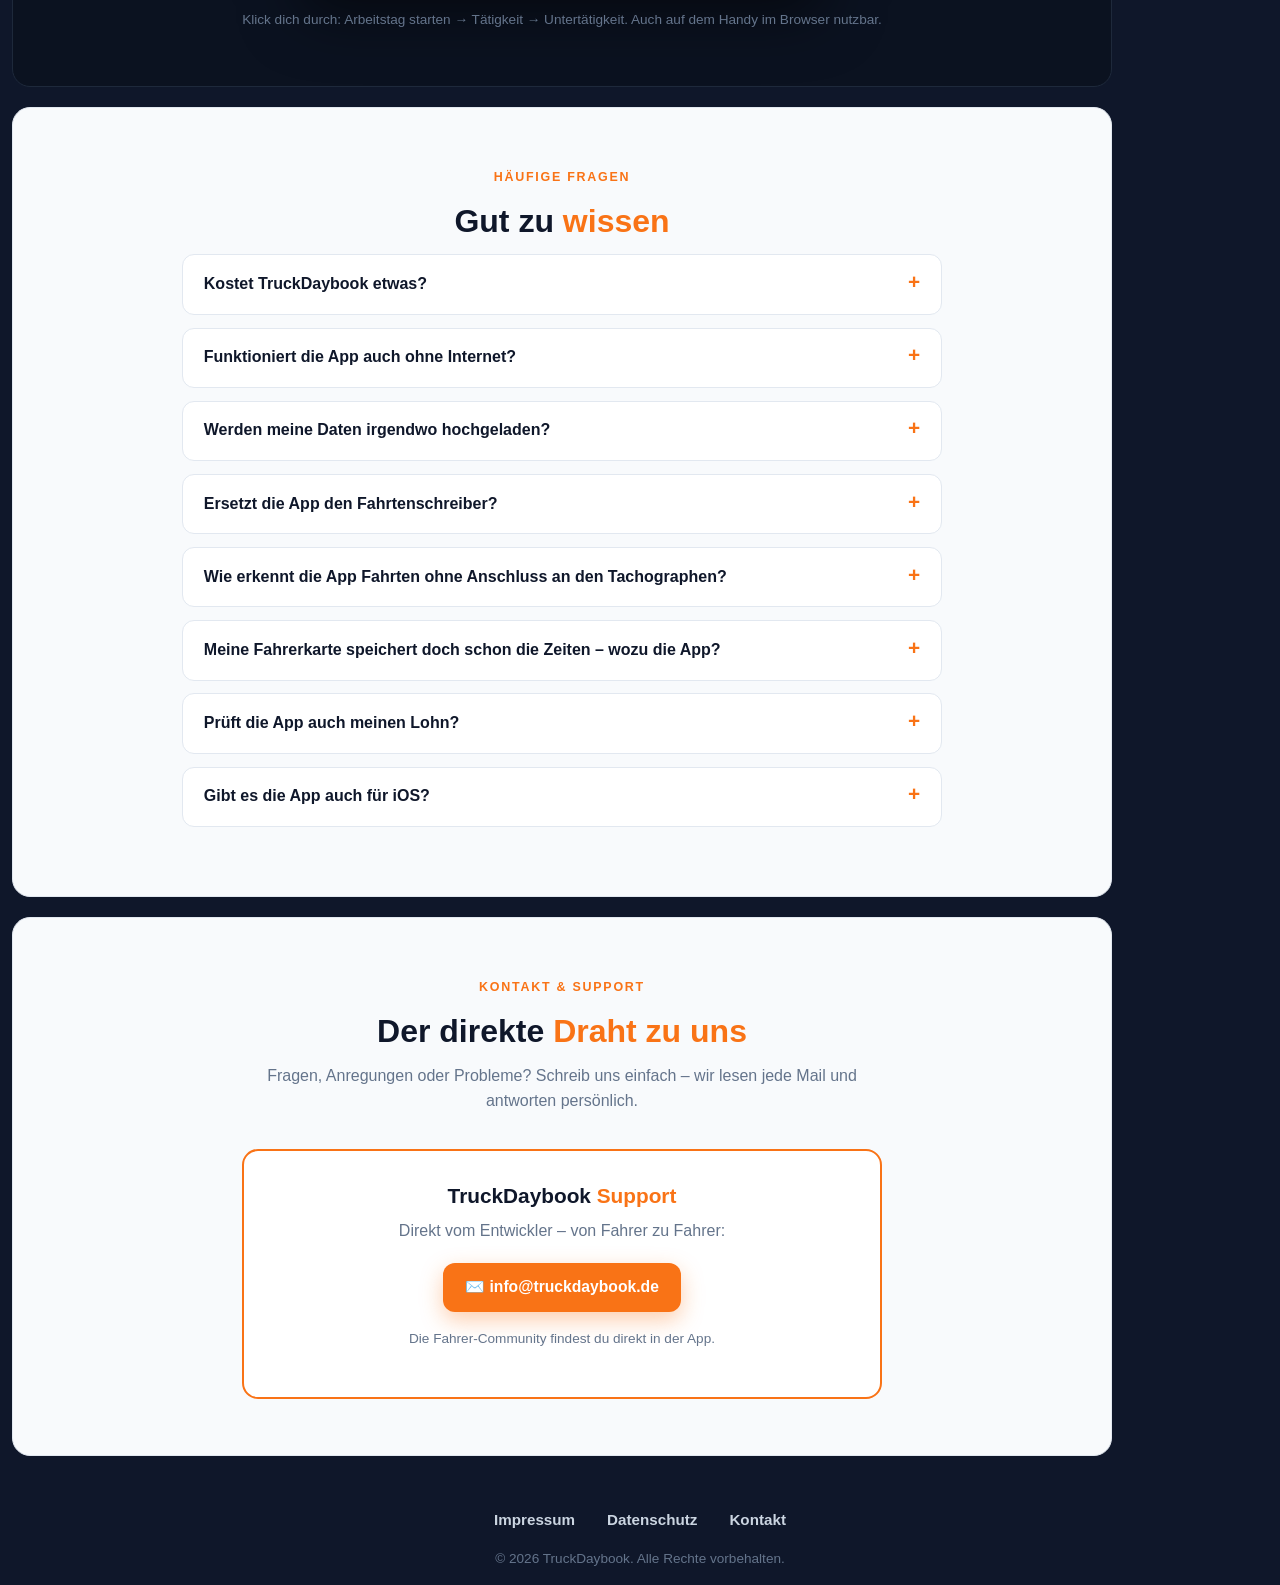
==== commit 8547d3ea: "Kontakt statt Telegram auf der Website Community-Sektion auf E-Mail-Kontakt vereinfacht – die Telegr" ====
--- a/index.html
+++ b/index.html
@@ -19,7 +19,7 @@
         <a href="#funktionen">Funktionen</a>
         <a href="#screenshots">So sieht's aus</a>
         <a href="#faq">FAQ</a>
-        <a href="#community">Community</a>
+        <a href="#community">Kontakt</a>
         <a href="mailto:info@truckdaybook.de">Kontakt</a>
       </nav>
       <a href="#download" class="btn btn-sm">Jetzt starten</a>
@@ -199,22 +199,22 @@
       </details>
       <details>
         <summary>Gibt es die App auch für iOS?</summary>
-        <p>Aktuell entwickeln wir für Android. Eine iOS-Version ist geplant – wenn du auf dem iPhone testen möchtest, melde dich gern per E-Mail an <a href="mailto:info@truckdaybook.de">info@truckdaybook.de</a> oder in der <a href="https://t.me/truckdaybook_chat">Telegram-Gruppe</a>, dann sagen wir Bescheid, sobald die iOS-Testrunde startet. Bis dahin kannst du die App auch im Browser ausprobieren – siehe <a href="#demo">Interaktive Vorschau</a> oben.</p>
+        <p>Aktuell entwickeln wir für Android. Eine iOS-Version ist geplant – wenn du auf dem iPhone testen möchtest, melde dich gern per E-Mail an <a href="mailto:info@truckdaybook.de">info@truckdaybook.de</a>, dann sagen wir Bescheid, sobald die iOS-Testrunde startet. Bis dahin kannst du die App auch im Browser ausprobieren – siehe <a href="#demo">Interaktive Vorschau</a> oben.</p>
       </details>
     </div>
   </section>
 
   <section id="community" class="section section-light">
-    <span class="kicker">Community &amp; Support</span>
+    <span class="kicker">Kontakt &amp; Support</span>
     <h2>Der direkte <span class="accent">Draht zu uns</span></h2>
-    <p class="section-sub">Fragen, Anregungen oder Probleme? In der TruckDaybook-Community auf Telegram tauschst du dich mit anderen Fahrern aus. Beantwortete Fragen bleiben für alle sichtbar – so profitiert jeder davon.</p>
+    <p class="section-sub">Fragen, Anregungen oder Probleme? Schreib uns einfach – wir lesen jede Mail und antworten persönlich.</p>
     <div class="tester-cta">
-      <h3>TruckDaybook Community <span class="accent">auf Telegram</span></h3>
-      <p>Öffentlich, durchsuchbar – von Fahrer zu Fahrer:</p>
+      <h3>TruckDaybook <span class="accent">Support</span></h3>
+      <p>Direkt vom Entwickler – von Fahrer zu Fahrer:</p>
       <div class="tester-steps">
-        <a href="https://t.me/truckdaybook_chat" class="btn" target="_blank" rel="noopener">💬 Telegram-Gruppe öffnen</a>
-      </div>
-      <p class="hint">Kein Telegram? Schreib uns an <a href="mailto:info@truckdaybook.de">info@truckdaybook.de</a>.</p>
+        <a href="mailto:info@truckdaybook.de?subject=Anfrage%20TruckDaybook" class="btn">✉️ info@truckdaybook.de</a>
+      </div>
+      <p class="hint">Die Fahrer-Community findest du direkt in der App.</p>
     </div>
   </section>
 
@@ -222,7 +222,6 @@
     <div class="footer-links">
       <a href="impressum.html">Impressum</a>
       <a href="datenschutz.html">Datenschutz</a>
-      <a href="https://t.me/truckdaybook_chat" target="_blank" rel="noopener">Community</a>
       <a href="mailto:info@truckdaybook.de">Kontakt</a>
     </div>
     <p class="copyright">&copy; 2026 TruckDaybook. Alle Rechte vorbehalten.</p>
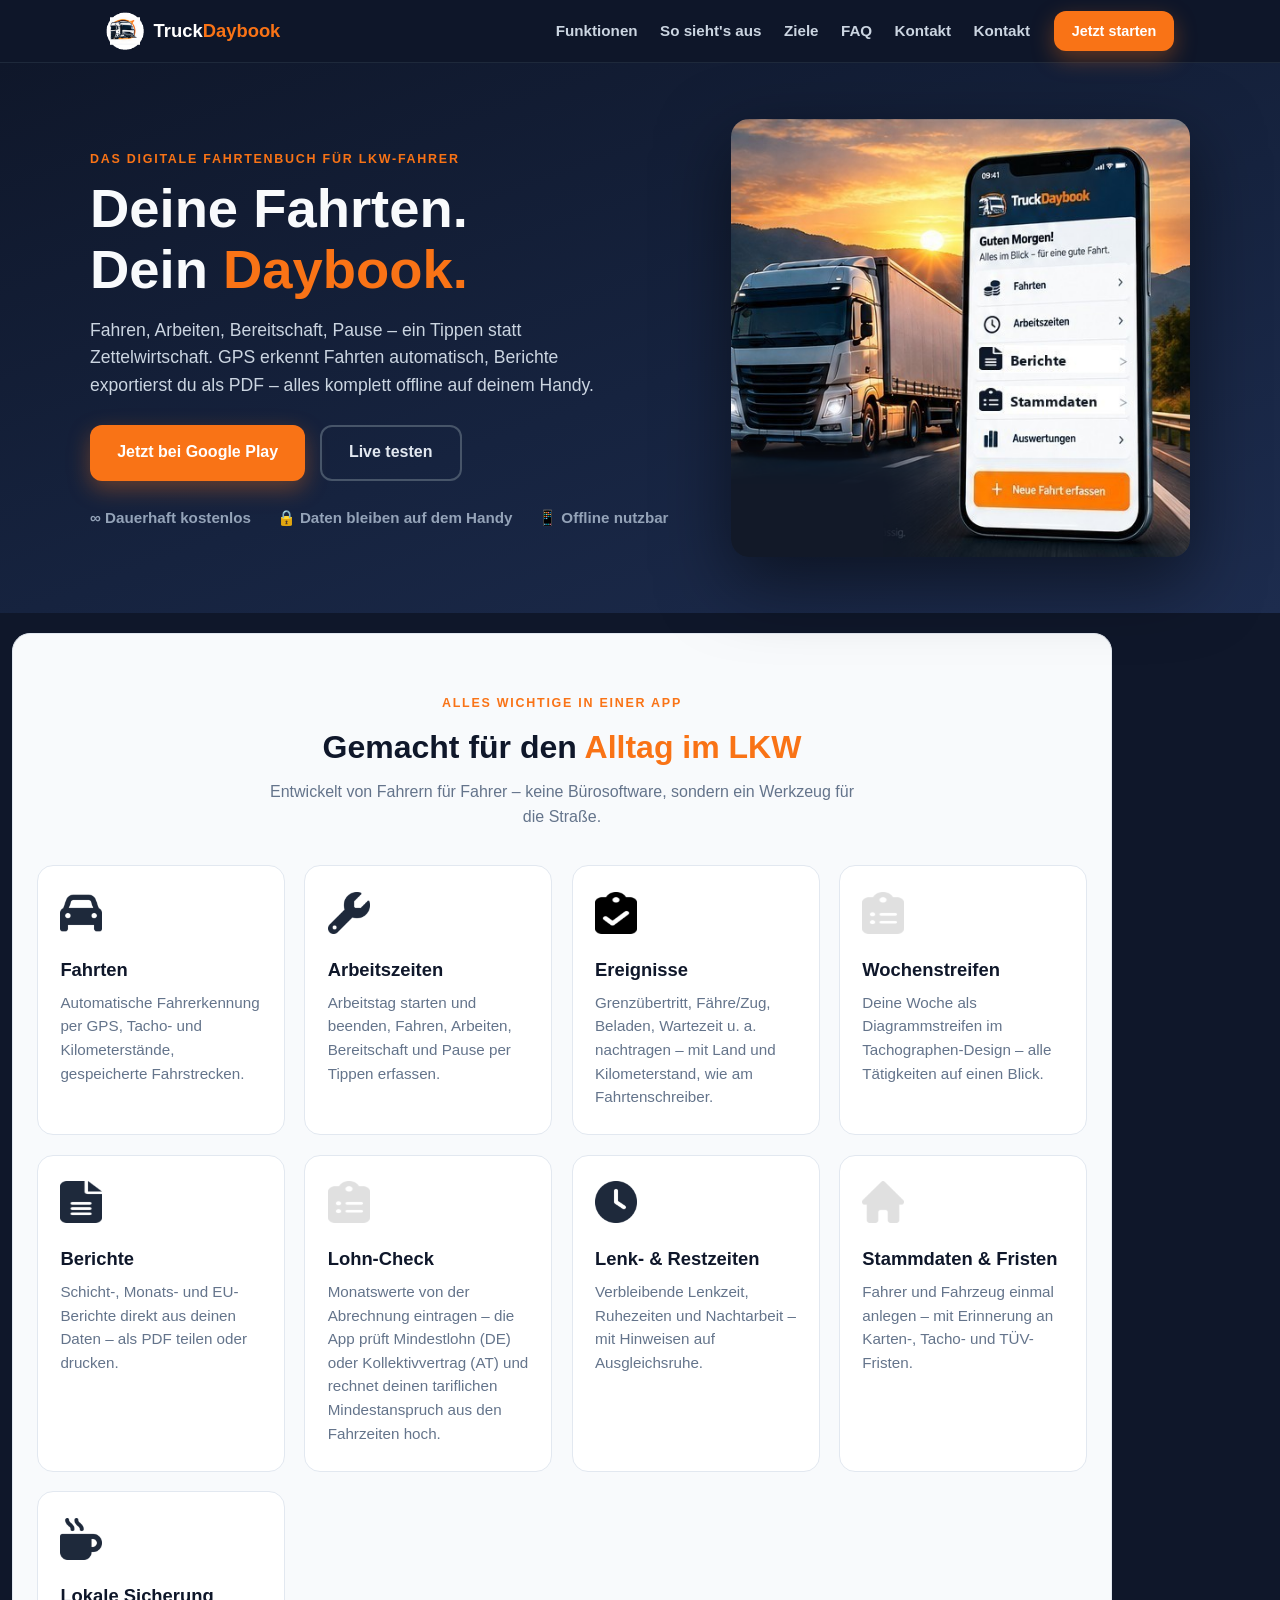
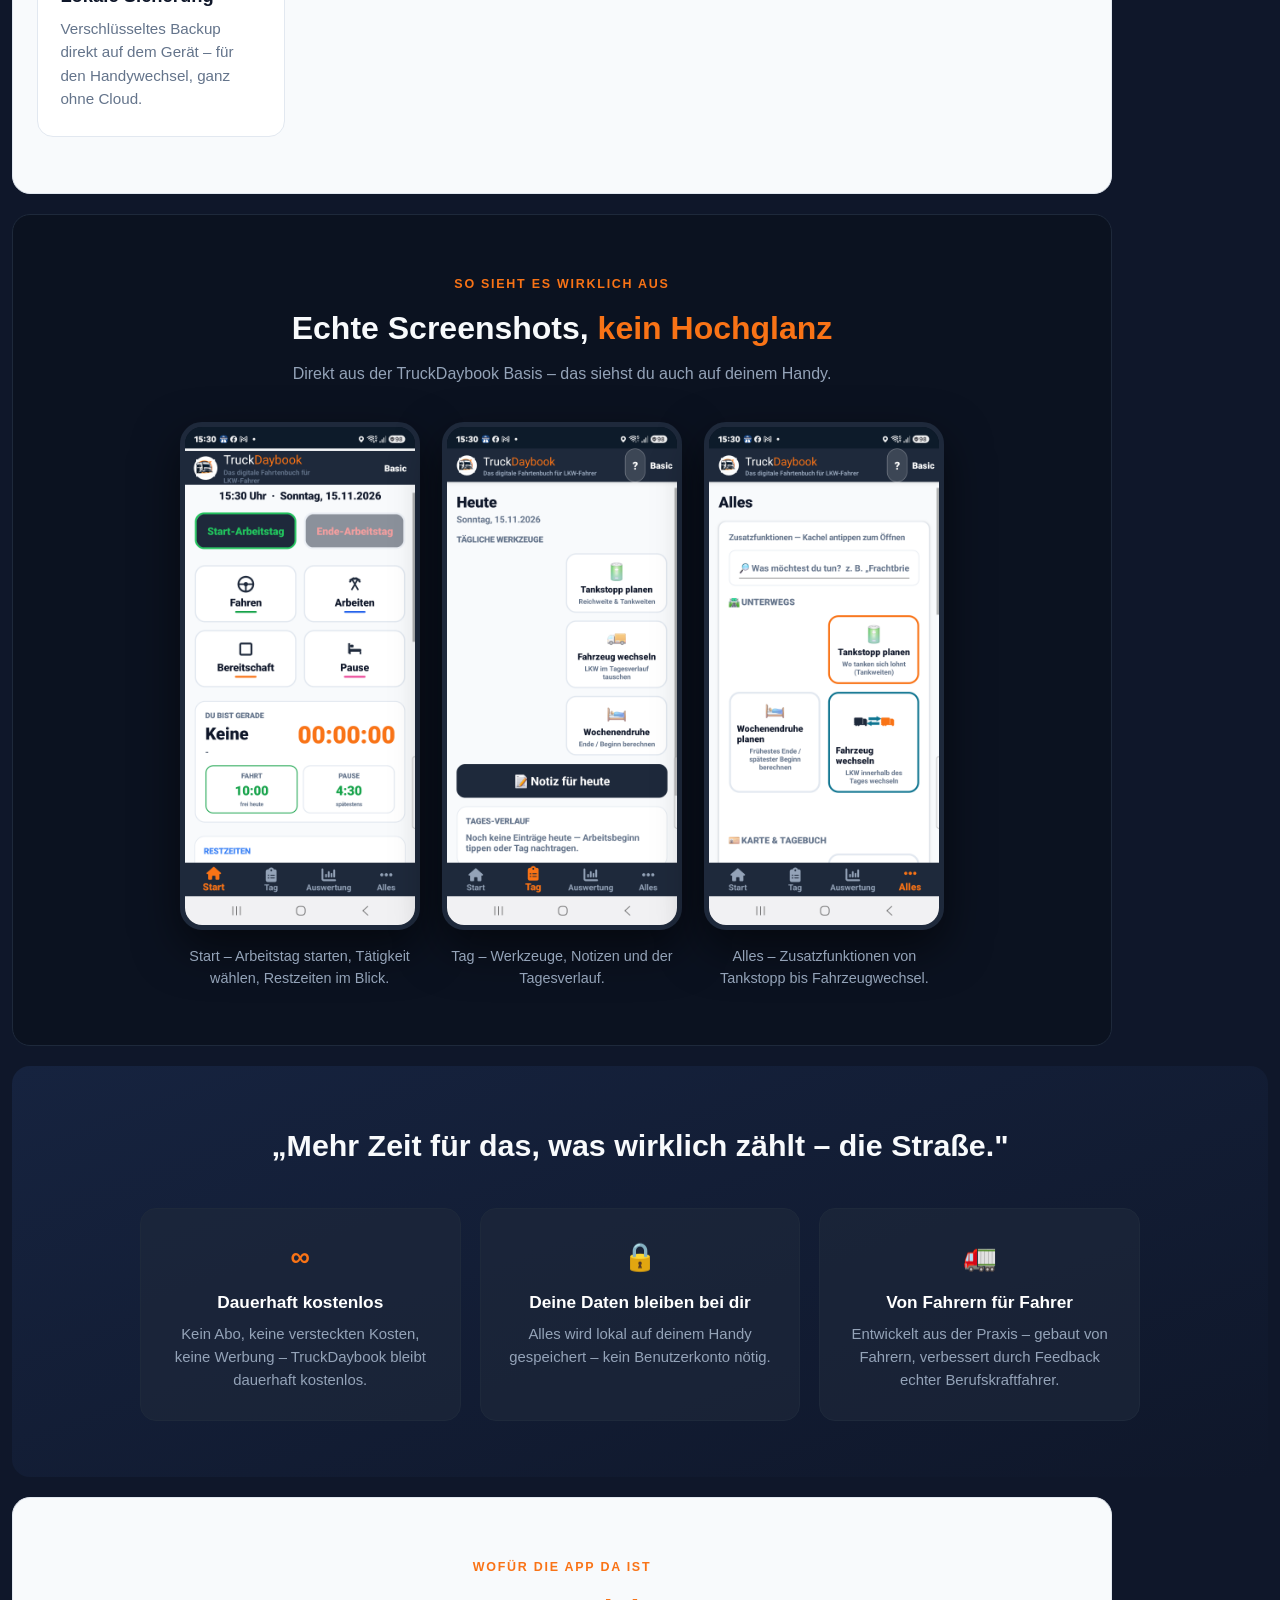
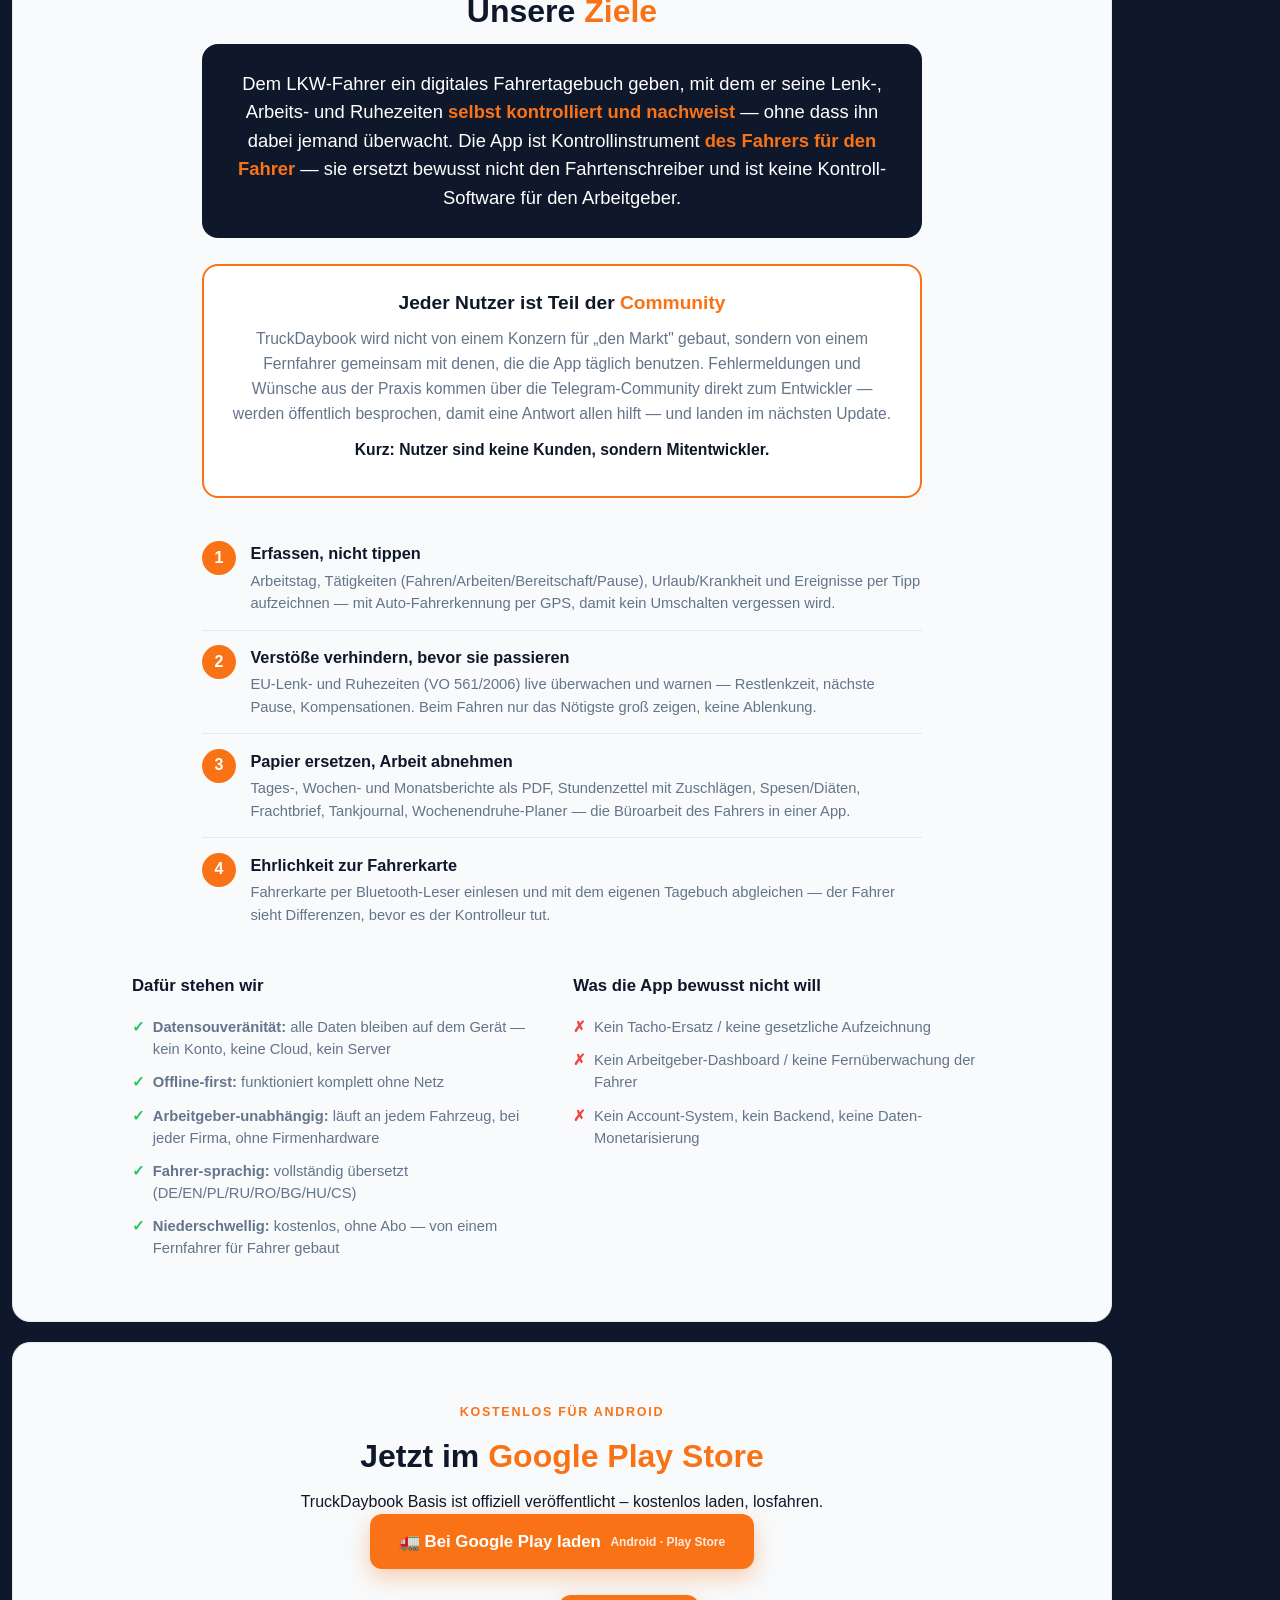
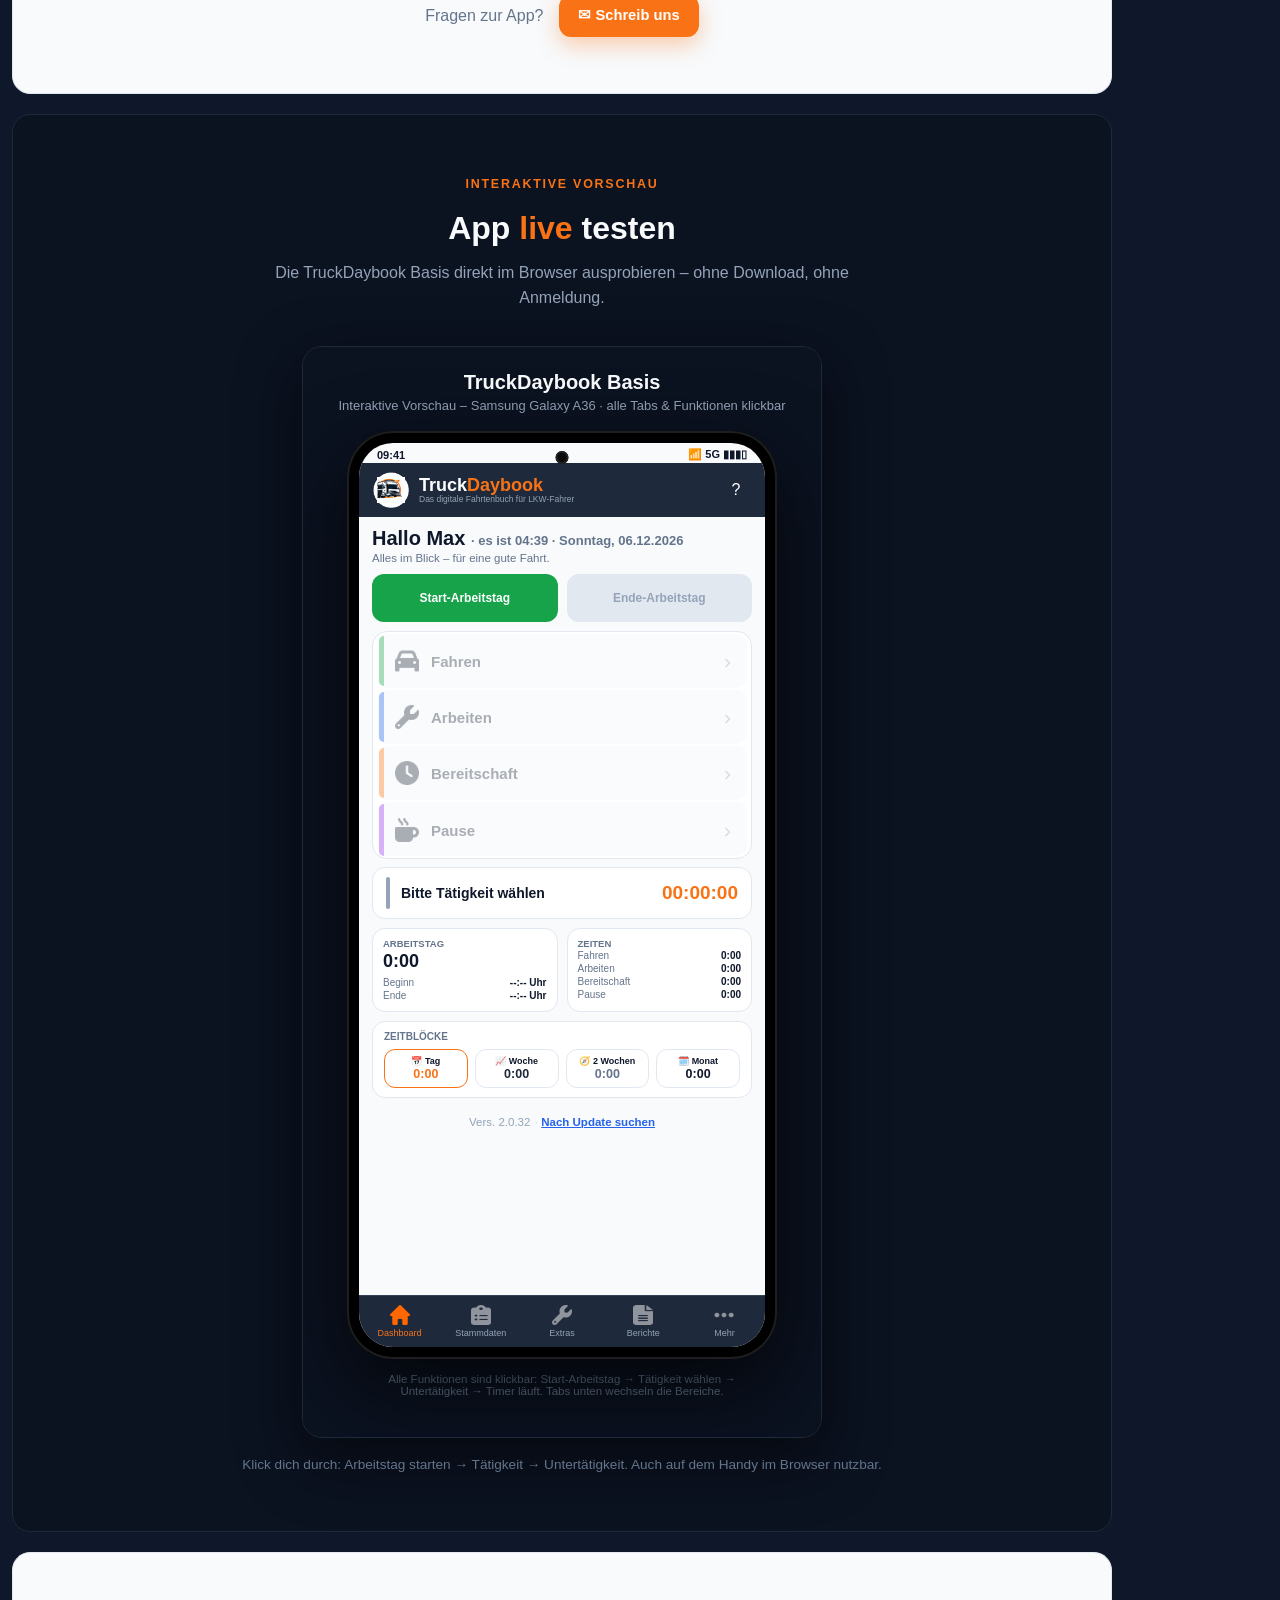
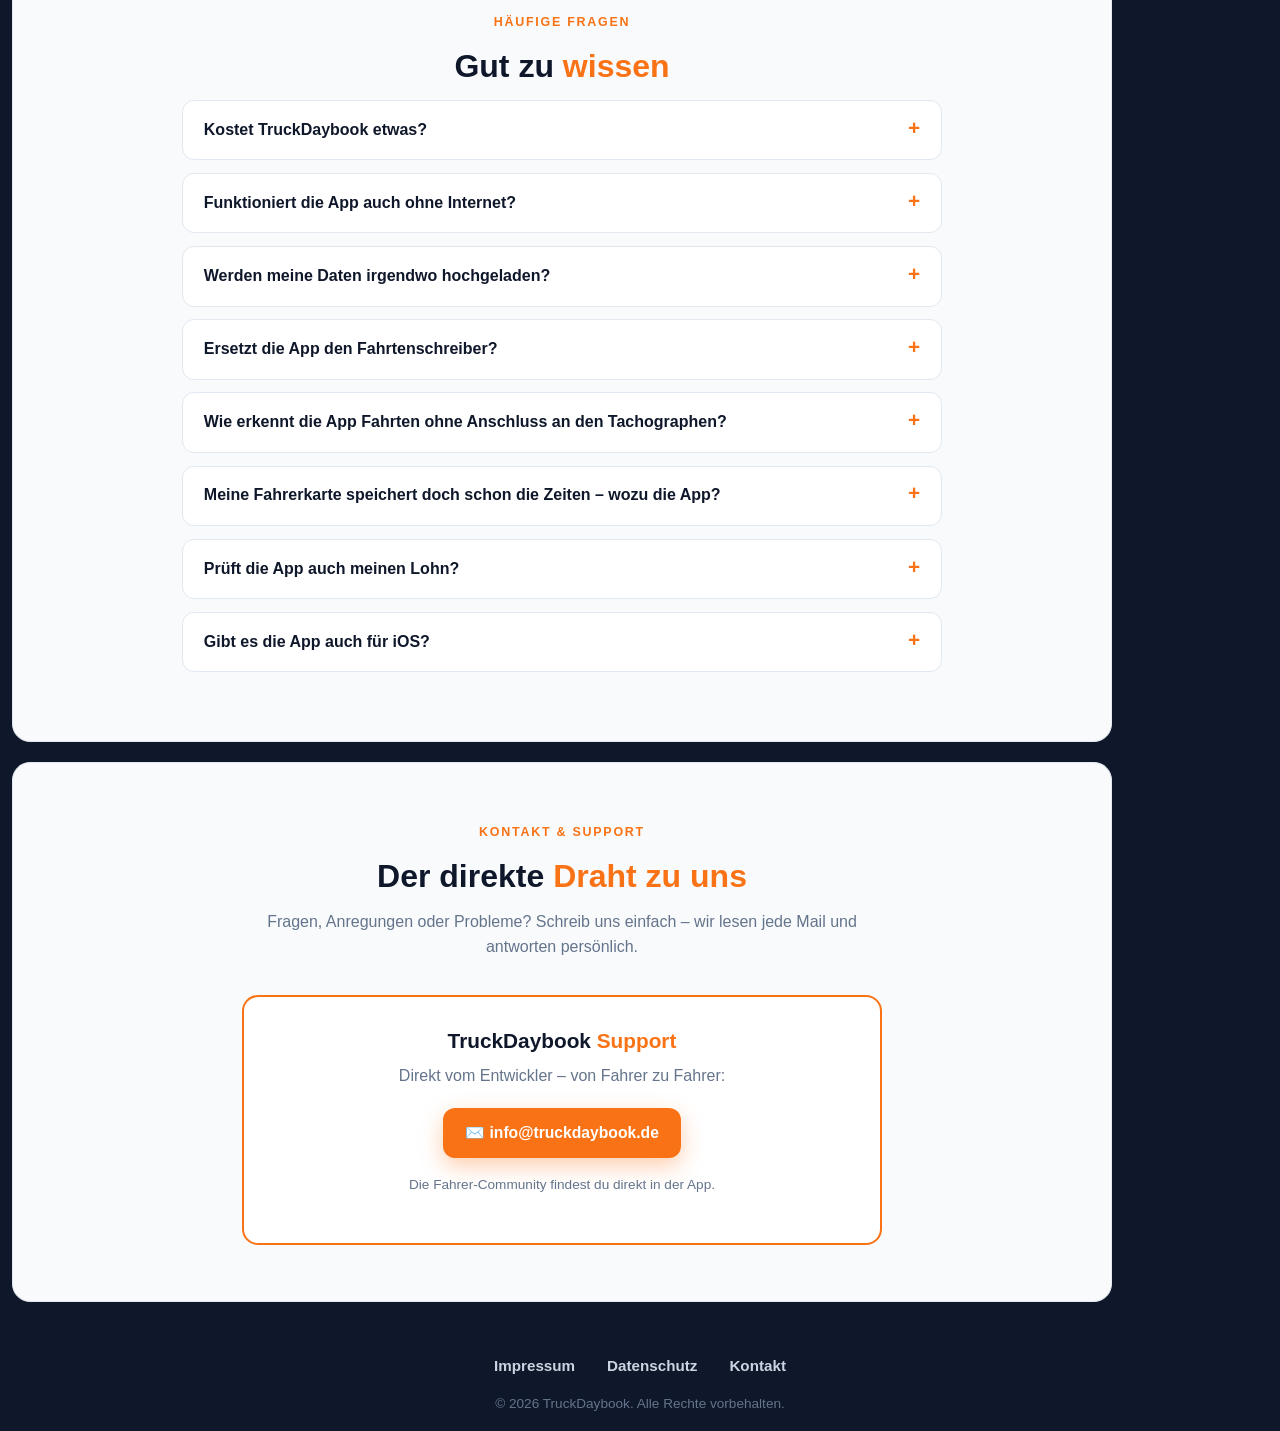
==== commit 09af5946: "Ziele-Sektion: Mission, Community-Gedanke, Teilziele und Anti-Ziele Generated with [Devin](https://d" ====
--- a/index.html
+++ b/index.html
@@ -18,6 +18,7 @@
       <nav class="main-nav">
         <a href="#funktionen">Funktionen</a>
         <a href="#screenshots">So sieht's aus</a>
+        <a href="#ziele">Ziele</a>
         <a href="#faq">FAQ</a>
         <a href="#community">Kontakt</a>
         <a href="mailto:info@truckdaybook.de">Kontakt</a>
@@ -144,6 +145,73 @@
     </div>
   </section>
 
+  <section id="ziele" class="section">
+    <span class="kicker">Wofür die App da ist</span>
+    <h2>Unsere <span class="accent">Ziele</span></h2>
+
+    <div class="ziel-lead">
+      Dem LKW-Fahrer ein digitales Fahrertagebuch geben, mit dem er seine
+      Lenk-, Arbeits- und Ruhezeiten <strong>selbst kontrolliert und nachweist</strong> —
+      ohne dass ihn dabei jemand überwacht. Die App ist Kontrollinstrument
+      <strong>des Fahrers für den Fahrer</strong> — sie ersetzt bewusst nicht
+      den Fahrtenschreiber und ist keine Kontroll-Software für den Arbeitgeber.
+    </div>
+
+    <div class="ziel-community">
+      <h3>Jeder Nutzer ist Teil der <span class="accent">Community</span></h3>
+      <p>TruckDaybook wird nicht von einem Konzern für „den Markt" gebaut, sondern
+      von einem Fernfahrer gemeinsam mit denen, die die App täglich benutzen.
+      Fehlermeldungen und Wünsche aus der Praxis kommen über die Telegram-Community
+      direkt zum Entwickler — werden öffentlich besprochen, damit eine Antwort
+      allen hilft — und landen im nächsten Update.</p>
+      <p class="ziel-kurz">Kurz: Nutzer sind keine Kunden, sondern Mitentwickler.</p>
+    </div>
+
+    <div class="ziele-liste">
+      <div class="ziel">
+        <div class="ziel-nr">1</div>
+        <div><h4>Erfassen, nicht tippen</h4>
+          <p>Arbeitstag, Tätigkeiten (Fahren/Arbeiten/Bereitschaft/Pause), Urlaub/Krankheit und Ereignisse per Tipp aufzeichnen — mit Auto-Fahrerkennung per GPS, damit kein Umschalten vergessen wird.</p></div>
+      </div>
+      <div class="ziel">
+        <div class="ziel-nr">2</div>
+        <div><h4>Verstöße verhindern, bevor sie passieren</h4>
+          <p>EU-Lenk- und Ruhezeiten (VO 561/2006) live überwachen und warnen — Restlenkzeit, nächste Pause, Kompensationen. Beim Fahren nur das Nötigste groß zeigen, keine Ablenkung.</p></div>
+      </div>
+      <div class="ziel">
+        <div class="ziel-nr">3</div>
+        <div><h4>Papier ersetzen, Arbeit abnehmen</h4>
+          <p>Tages-, Wochen- und Monatsberichte als PDF, Stundenzettel mit Zuschlägen, Spesen/Diäten, Frachtbrief, Tankjournal, Wochenendruhe-Planer — die Büroarbeit des Fahrers in einer App.</p></div>
+      </div>
+      <div class="ziel">
+        <div class="ziel-nr">4</div>
+        <div><h4>Ehrlichkeit zur Fahrerkarte</h4>
+          <p>Fahrerkarte per Bluetooth-Leser einlesen und mit dem eigenen Tagebuch abgleichen — der Fahrer sieht Differenzen, bevor es der Kontrolleur tut.</p></div>
+      </div>
+    </div>
+
+    <div class="ziele-cols">
+      <div>
+        <h3>Dafür stehen wir</h3>
+        <ul>
+          <li><b>Datensouveränität:</b> alle Daten bleiben auf dem Gerät — kein Konto, keine Cloud, kein Server</li>
+          <li><b>Offline-first:</b> funktioniert komplett ohne Netz</li>
+          <li><b>Arbeitgeber-unabhängig:</b> läuft an jedem Fahrzeug, bei jeder Firma, ohne Firmenhardware</li>
+          <li><b>Fahrer-sprachig:</b> vollständig übersetzt (DE/EN/PL/RU/RO/BG/HU/CS)</li>
+          <li><b>Niederschwellig:</b> kostenlos, ohne Abo — von einem Fernfahrer für Fahrer gebaut</li>
+        </ul>
+      </div>
+      <div class="anti">
+        <h3>Was die App bewusst nicht will</h3>
+        <ul>
+          <li>Kein Tacho-Ersatz / keine gesetzliche Aufzeichnung</li>
+          <li>Kein Arbeitgeber-Dashboard / keine Fernüberwachung der Fahrer</li>
+          <li>Kein Account-System, kein Backend, keine Daten-Monetarisierung</li>
+        </ul>
+      </div>
+    </div>
+  </section>
+
   <section id="download" class="section section-light">
     <span class="kicker">Kostenlos für Android</span>
     <h2>Jetzt im <span class="accent">Google Play Store</span></h2>
--- a/style.css
+++ b/style.css
@@ -473,3 +473,36 @@
   .shot { flex-basis: 80%; max-width: 300px; }
   .hero { padding: 2.4rem 1rem; }
 }
+
+/* ── Ziele / Mission ── */
+.ziel-lead {
+  max-width: 720px; margin: 0 auto 1.6rem; padding: 1.6rem 1.8rem;
+  background: var(--navy, #1E293B); color: #fff; border-radius: 16px;
+  font-size: 1.15rem; line-height: 1.55; text-align: center;
+}
+.ziel-lead strong { color: var(--accent); }
+.ziel-community {
+  max-width: 720px; margin: 0 auto 1.8rem; padding: 1.4rem 1.8rem;
+  background: #fff; border: 2px solid var(--accent); border-radius: 16px; text-align: center;
+}
+.ziel-community h3 { font-size: 1.2rem; margin-bottom: 0.5rem; }
+.ziel-community p { color: var(--muted); font-size: 0.98rem; line-height: 1.6; margin-bottom: 0.7rem; }
+.ziel-community .ziel-kurz { font-weight: 700; color: var(--text); }
+.ziele-liste { max-width: 720px; margin: 0 auto; text-align: left; }
+.ziele-liste .ziel {
+  display: flex; gap: 0.9rem; padding: 0.9rem 0; border-bottom: 1px solid #E2E8F0;
+}
+.ziele-liste .ziel:last-child { border-bottom: none; }
+.ziele-liste .ziel-nr {
+  flex: 0 0 34px; height: 34px; border-radius: 50%; background: var(--accent);
+  color: #fff; font-weight: 700; display: flex; align-items: center; justify-content: center;
+}
+.ziele-liste .ziel h4 { font-size: 1.02rem; margin-bottom: 0.2rem; }
+.ziele-liste .ziel p { color: var(--muted); font-size: 0.92rem; line-height: 1.55; }
+.ziele-cols { max-width: 860px; margin: 2rem auto 0; display: grid; grid-template-columns: 1fr 1fr; gap: 1.4rem; text-align: left; }
+.ziele-cols h3 { font-size: 1.05rem; margin-bottom: 0.7rem; }
+.ziele-cols ul { list-style: none; padding: 0; }
+.ziele-cols li { color: var(--muted); font-size: 0.92rem; line-height: 1.5; padding: 0.35rem 0 0.35rem 1.3rem; position: relative; }
+.ziele-cols li::before { content: '✓'; position: absolute; left: 0; color: #22C55E; font-weight: 700; }
+.ziele-cols .anti li::before { content: '✗'; color: #EF4444; }
+@media (max-width: 640px) { .ziele-cols { grid-template-columns: 1fr; } }
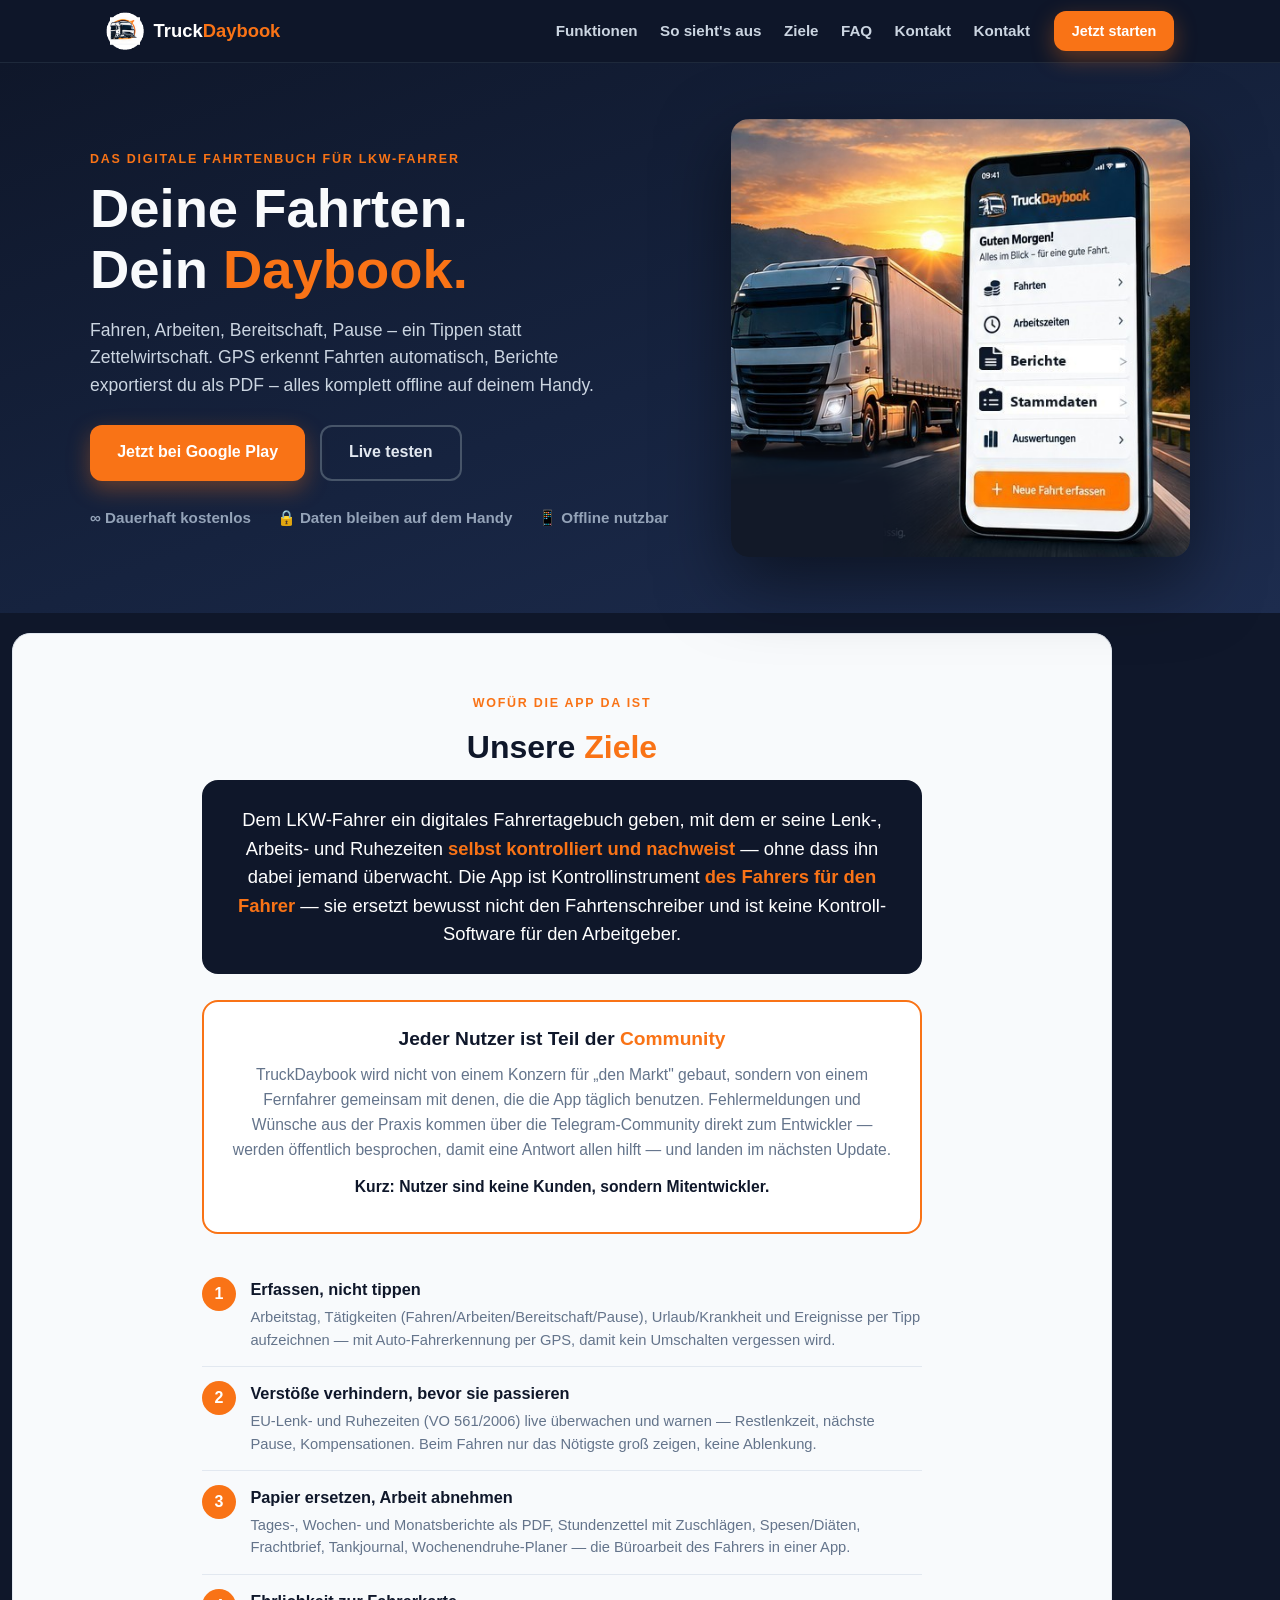
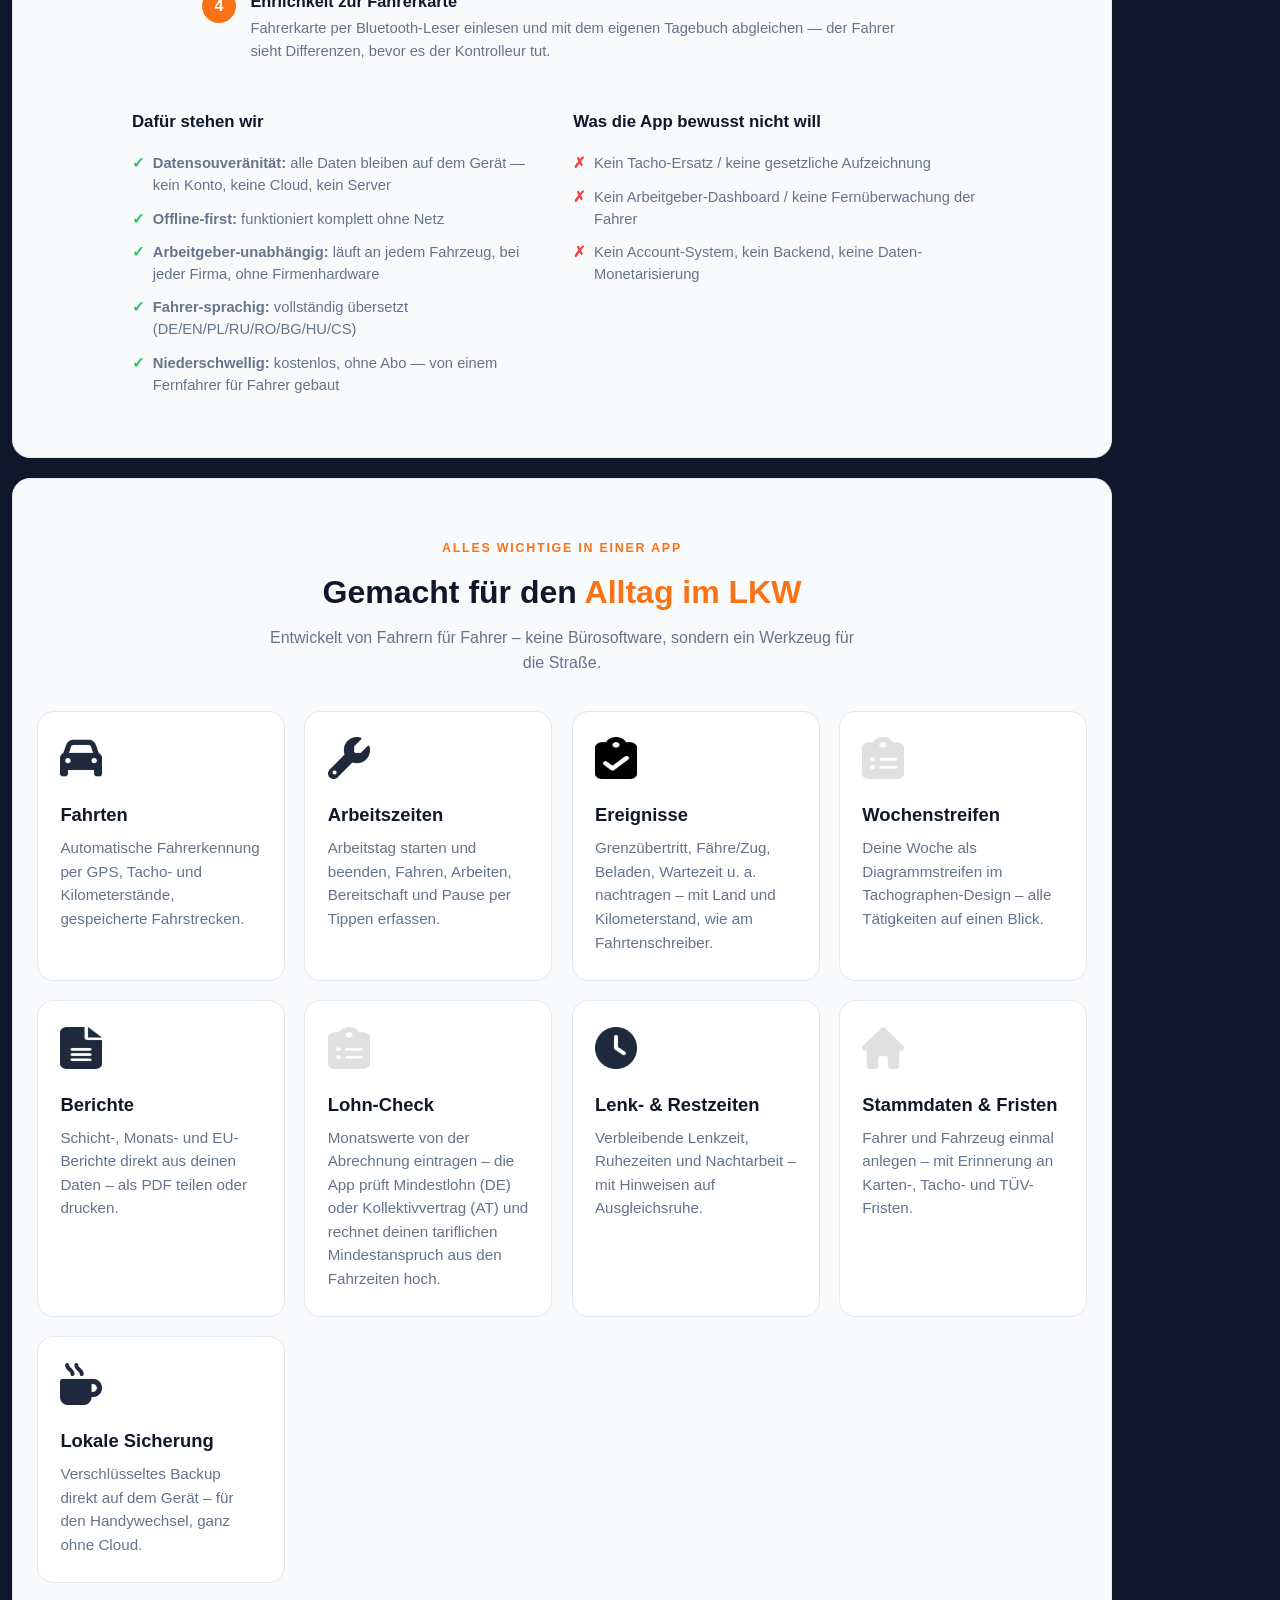
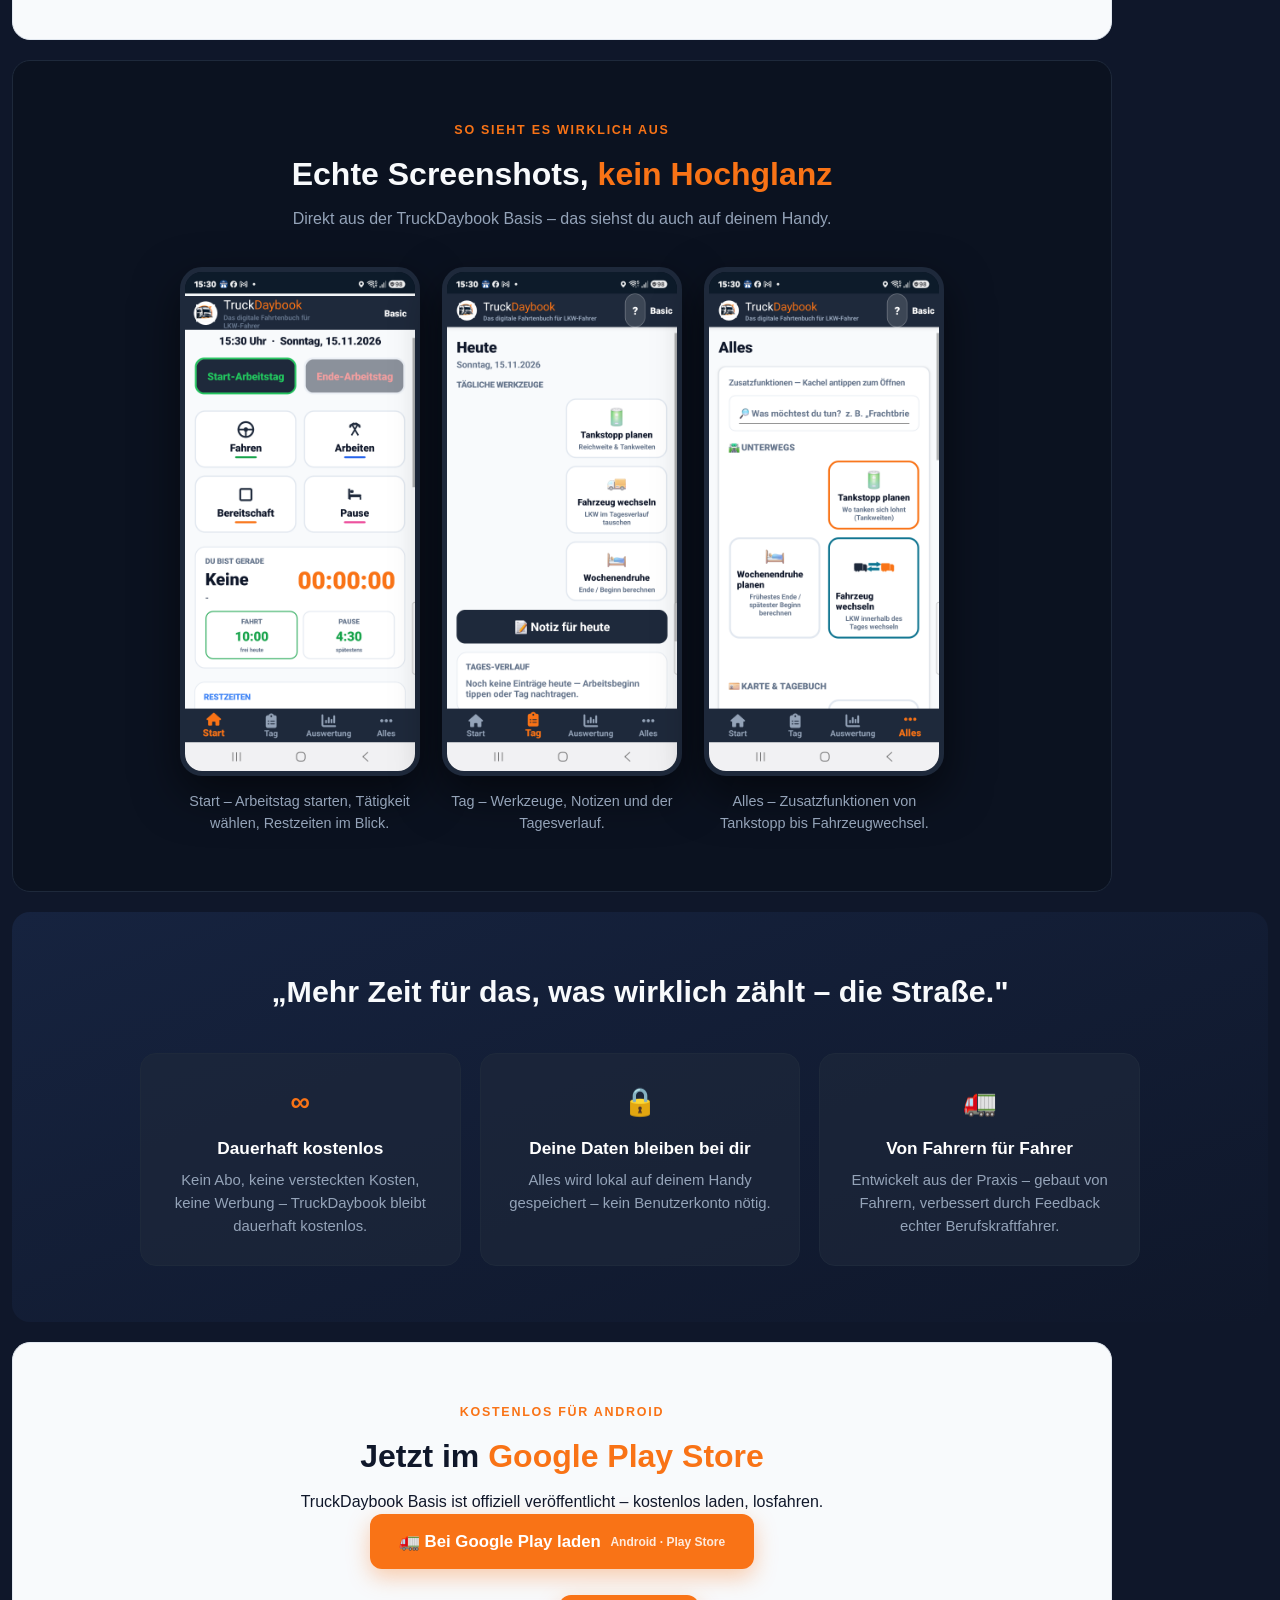
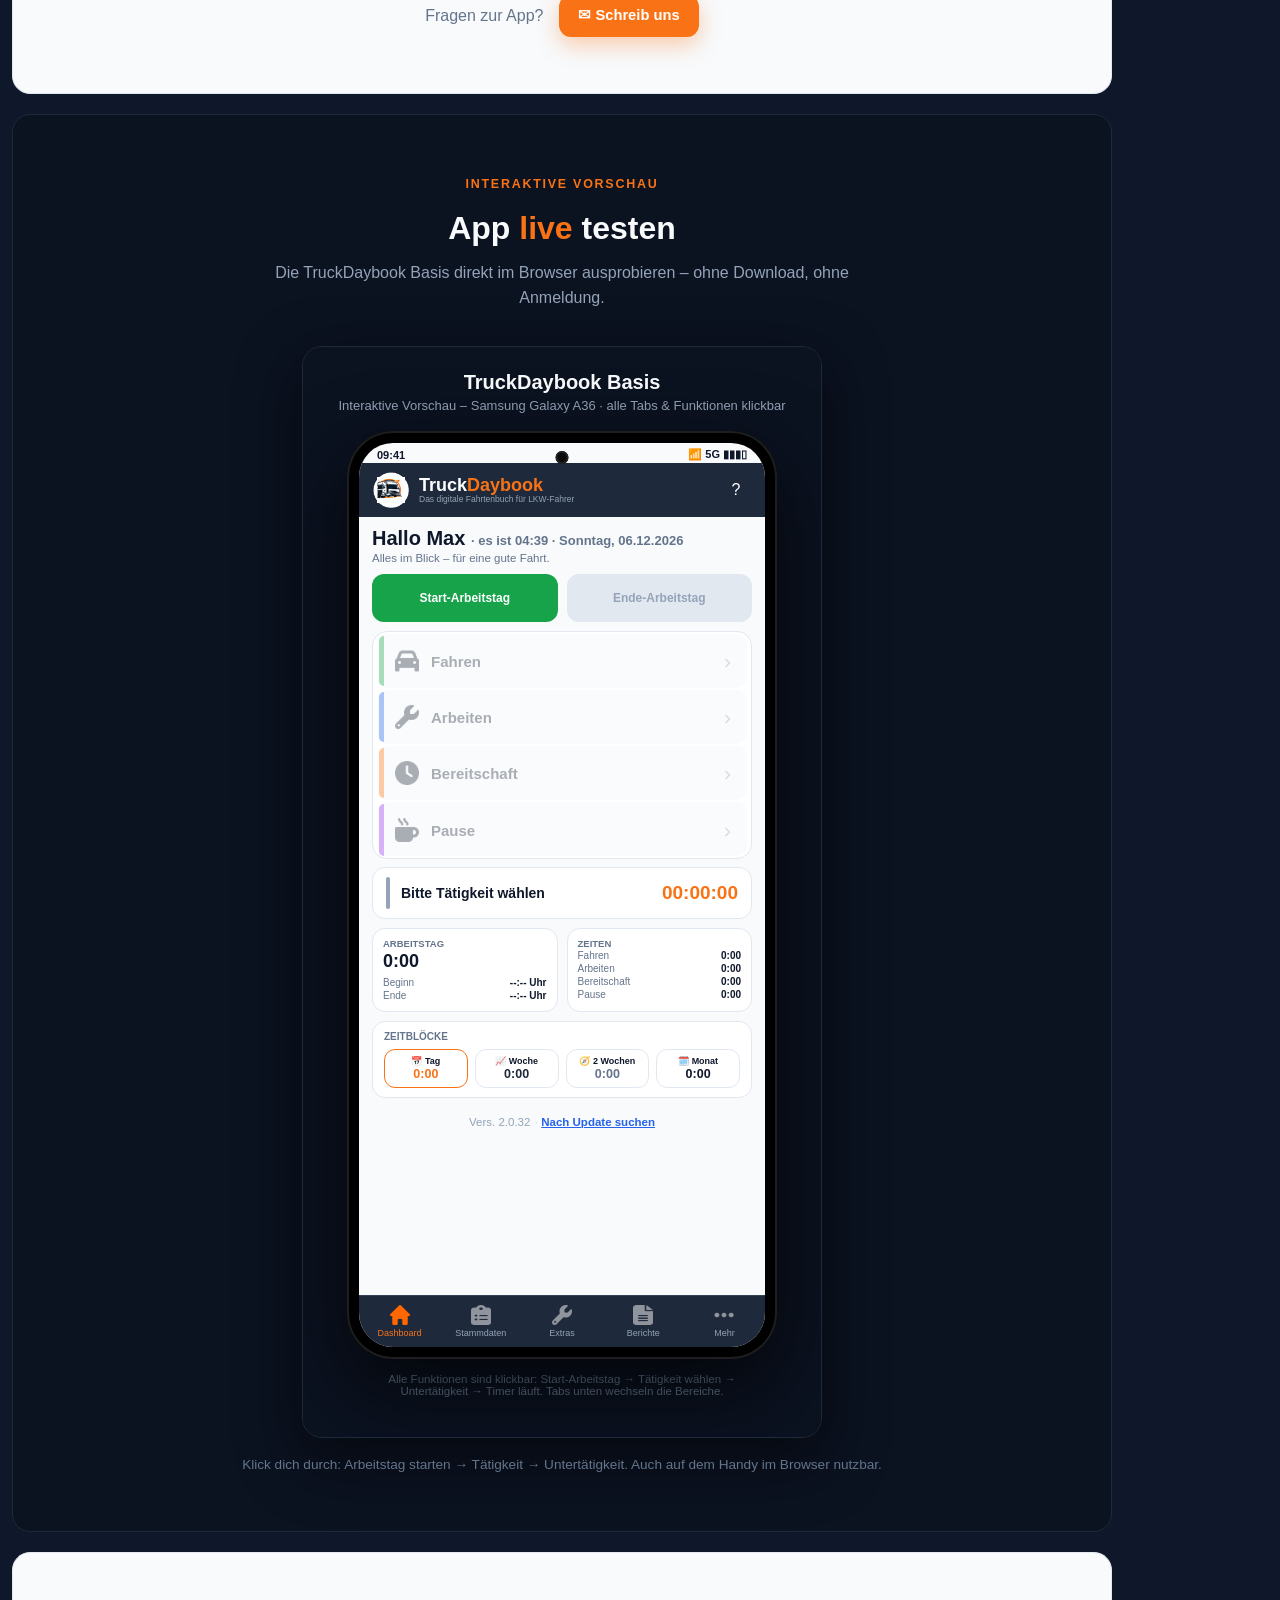
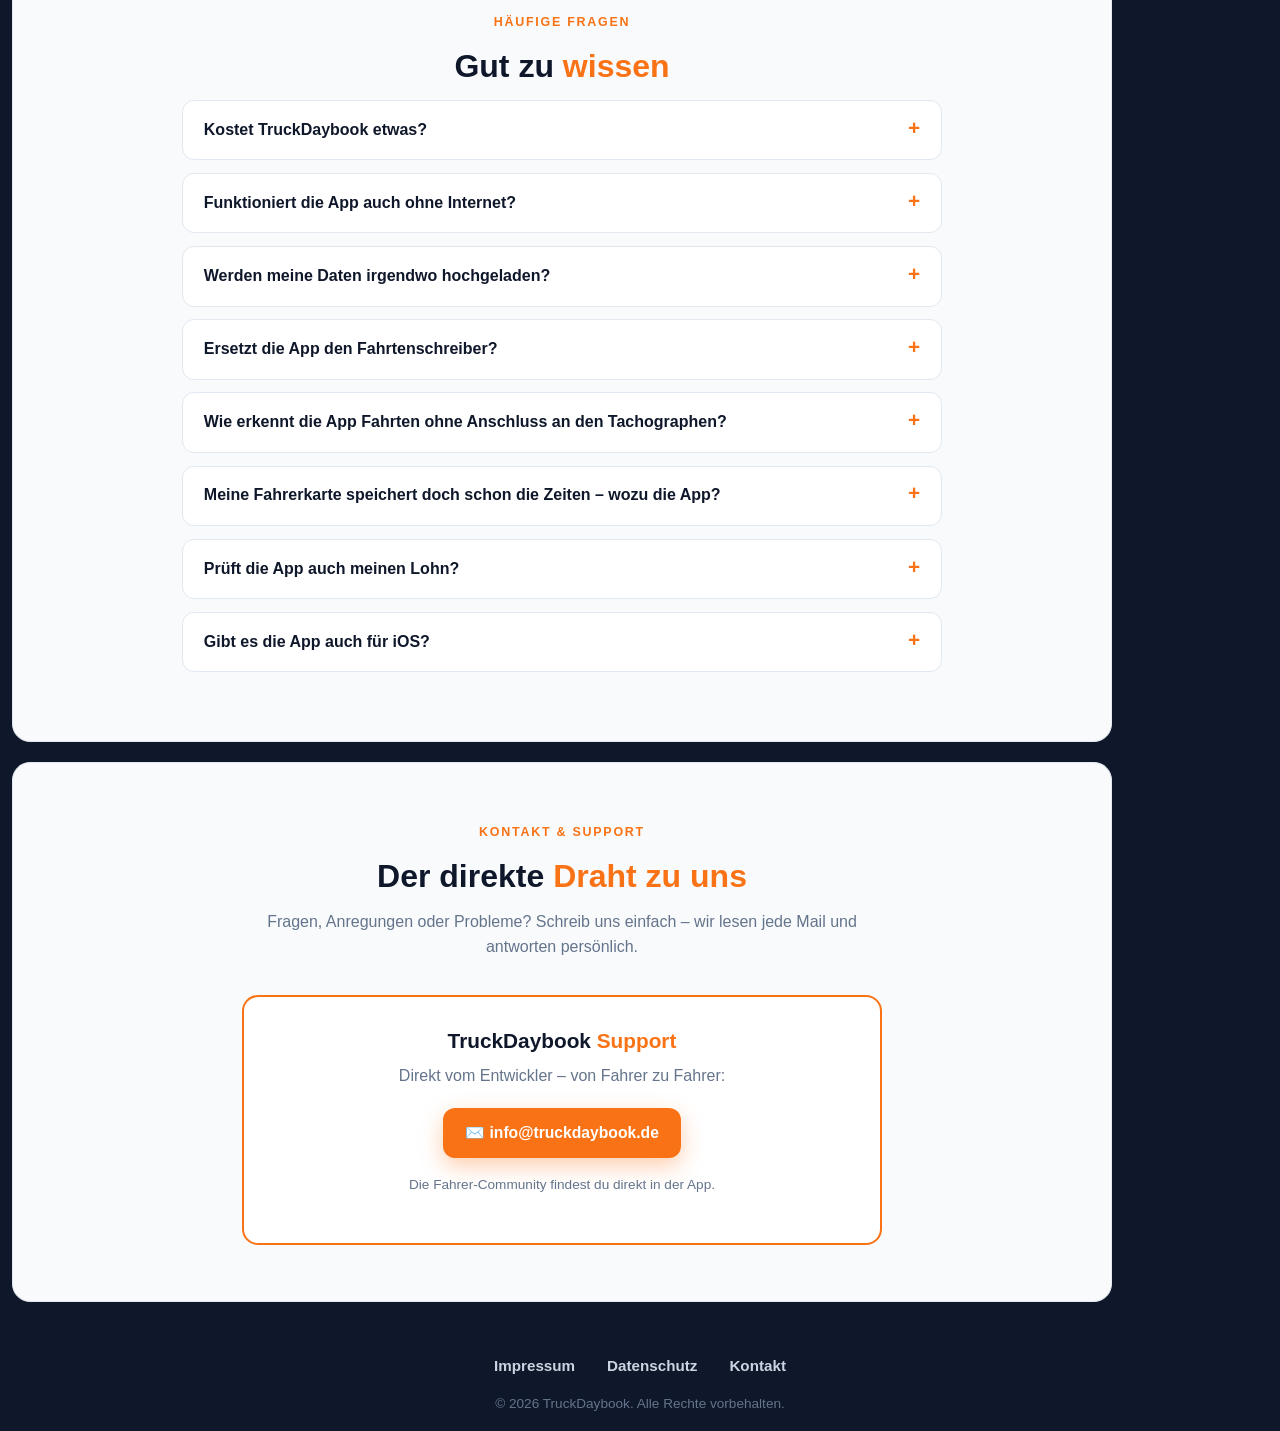
==== commit 44b4c10c: "Ziele-Sektion direkt hinter den Hero verschoben Generated with [Devin](https://devin.ai)  Co-Authore" ====
--- a/index.html
+++ b/index.html
@@ -49,6 +49,73 @@
     </div>
   </section>
 
+  <section id="ziele" class="section">
+    <span class="kicker">Wofür die App da ist</span>
+    <h2>Unsere <span class="accent">Ziele</span></h2>
+
+    <div class="ziel-lead">
+      Dem LKW-Fahrer ein digitales Fahrertagebuch geben, mit dem er seine
+      Lenk-, Arbeits- und Ruhezeiten <strong>selbst kontrolliert und nachweist</strong> —
+      ohne dass ihn dabei jemand überwacht. Die App ist Kontrollinstrument
+      <strong>des Fahrers für den Fahrer</strong> — sie ersetzt bewusst nicht
+      den Fahrtenschreiber und ist keine Kontroll-Software für den Arbeitgeber.
+    </div>
+
+    <div class="ziel-community">
+      <h3>Jeder Nutzer ist Teil der <span class="accent">Community</span></h3>
+      <p>TruckDaybook wird nicht von einem Konzern für „den Markt" gebaut, sondern
+      von einem Fernfahrer gemeinsam mit denen, die die App täglich benutzen.
+      Fehlermeldungen und Wünsche aus der Praxis kommen über die Telegram-Community
+      direkt zum Entwickler — werden öffentlich besprochen, damit eine Antwort
+      allen hilft — und landen im nächsten Update.</p>
+      <p class="ziel-kurz">Kurz: Nutzer sind keine Kunden, sondern Mitentwickler.</p>
+    </div>
+
+    <div class="ziele-liste">
+      <div class="ziel">
+        <div class="ziel-nr">1</div>
+        <div><h4>Erfassen, nicht tippen</h4>
+          <p>Arbeitstag, Tätigkeiten (Fahren/Arbeiten/Bereitschaft/Pause), Urlaub/Krankheit und Ereignisse per Tipp aufzeichnen — mit Auto-Fahrerkennung per GPS, damit kein Umschalten vergessen wird.</p></div>
+      </div>
+      <div class="ziel">
+        <div class="ziel-nr">2</div>
+        <div><h4>Verstöße verhindern, bevor sie passieren</h4>
+          <p>EU-Lenk- und Ruhezeiten (VO 561/2006) live überwachen und warnen — Restlenkzeit, nächste Pause, Kompensationen. Beim Fahren nur das Nötigste groß zeigen, keine Ablenkung.</p></div>
+      </div>
+      <div class="ziel">
+        <div class="ziel-nr">3</div>
+        <div><h4>Papier ersetzen, Arbeit abnehmen</h4>
+          <p>Tages-, Wochen- und Monatsberichte als PDF, Stundenzettel mit Zuschlägen, Spesen/Diäten, Frachtbrief, Tankjournal, Wochenendruhe-Planer — die Büroarbeit des Fahrers in einer App.</p></div>
+      </div>
+      <div class="ziel">
+        <div class="ziel-nr">4</div>
+        <div><h4>Ehrlichkeit zur Fahrerkarte</h4>
+          <p>Fahrerkarte per Bluetooth-Leser einlesen und mit dem eigenen Tagebuch abgleichen — der Fahrer sieht Differenzen, bevor es der Kontrolleur tut.</p></div>
+      </div>
+    </div>
+
+    <div class="ziele-cols">
+      <div>
+        <h3>Dafür stehen wir</h3>
+        <ul>
+          <li><b>Datensouveränität:</b> alle Daten bleiben auf dem Gerät — kein Konto, keine Cloud, kein Server</li>
+          <li><b>Offline-first:</b> funktioniert komplett ohne Netz</li>
+          <li><b>Arbeitgeber-unabhängig:</b> läuft an jedem Fahrzeug, bei jeder Firma, ohne Firmenhardware</li>
+          <li><b>Fahrer-sprachig:</b> vollständig übersetzt (DE/EN/PL/RU/RO/BG/HU/CS)</li>
+          <li><b>Niederschwellig:</b> kostenlos, ohne Abo — von einem Fernfahrer für Fahrer gebaut</li>
+        </ul>
+      </div>
+      <div class="anti">
+        <h3>Was die App bewusst nicht will</h3>
+        <ul>
+          <li>Kein Tacho-Ersatz / keine gesetzliche Aufzeichnung</li>
+          <li>Kein Arbeitgeber-Dashboard / keine Fernüberwachung der Fahrer</li>
+          <li>Kein Account-System, kein Backend, keine Daten-Monetarisierung</li>
+        </ul>
+      </div>
+    </div>
+  </section>
+
   <section id="funktionen" class="section">
     <span class="kicker">Alles Wichtige in einer App</span>
     <h2>Gemacht für den <span class="accent">Alltag im LKW</span></h2>
@@ -145,73 +212,6 @@
     </div>
   </section>
 
-  <section id="ziele" class="section">
-    <span class="kicker">Wofür die App da ist</span>
-    <h2>Unsere <span class="accent">Ziele</span></h2>
-
-    <div class="ziel-lead">
-      Dem LKW-Fahrer ein digitales Fahrertagebuch geben, mit dem er seine
-      Lenk-, Arbeits- und Ruhezeiten <strong>selbst kontrolliert und nachweist</strong> —
-      ohne dass ihn dabei jemand überwacht. Die App ist Kontrollinstrument
-      <strong>des Fahrers für den Fahrer</strong> — sie ersetzt bewusst nicht
-      den Fahrtenschreiber und ist keine Kontroll-Software für den Arbeitgeber.
-    </div>
-
-    <div class="ziel-community">
-      <h3>Jeder Nutzer ist Teil der <span class="accent">Community</span></h3>
-      <p>TruckDaybook wird nicht von einem Konzern für „den Markt" gebaut, sondern
-      von einem Fernfahrer gemeinsam mit denen, die die App täglich benutzen.
-      Fehlermeldungen und Wünsche aus der Praxis kommen über die Telegram-Community
-      direkt zum Entwickler — werden öffentlich besprochen, damit eine Antwort
-      allen hilft — und landen im nächsten Update.</p>
-      <p class="ziel-kurz">Kurz: Nutzer sind keine Kunden, sondern Mitentwickler.</p>
-    </div>
-
-    <div class="ziele-liste">
-      <div class="ziel">
-        <div class="ziel-nr">1</div>
-        <div><h4>Erfassen, nicht tippen</h4>
-          <p>Arbeitstag, Tätigkeiten (Fahren/Arbeiten/Bereitschaft/Pause), Urlaub/Krankheit und Ereignisse per Tipp aufzeichnen — mit Auto-Fahrerkennung per GPS, damit kein Umschalten vergessen wird.</p></div>
-      </div>
-      <div class="ziel">
-        <div class="ziel-nr">2</div>
-        <div><h4>Verstöße verhindern, bevor sie passieren</h4>
-          <p>EU-Lenk- und Ruhezeiten (VO 561/2006) live überwachen und warnen — Restlenkzeit, nächste Pause, Kompensationen. Beim Fahren nur das Nötigste groß zeigen, keine Ablenkung.</p></div>
-      </div>
-      <div class="ziel">
-        <div class="ziel-nr">3</div>
-        <div><h4>Papier ersetzen, Arbeit abnehmen</h4>
-          <p>Tages-, Wochen- und Monatsberichte als PDF, Stundenzettel mit Zuschlägen, Spesen/Diäten, Frachtbrief, Tankjournal, Wochenendruhe-Planer — die Büroarbeit des Fahrers in einer App.</p></div>
-      </div>
-      <div class="ziel">
-        <div class="ziel-nr">4</div>
-        <div><h4>Ehrlichkeit zur Fahrerkarte</h4>
-          <p>Fahrerkarte per Bluetooth-Leser einlesen und mit dem eigenen Tagebuch abgleichen — der Fahrer sieht Differenzen, bevor es der Kontrolleur tut.</p></div>
-      </div>
-    </div>
-
-    <div class="ziele-cols">
-      <div>
-        <h3>Dafür stehen wir</h3>
-        <ul>
-          <li><b>Datensouveränität:</b> alle Daten bleiben auf dem Gerät — kein Konto, keine Cloud, kein Server</li>
-          <li><b>Offline-first:</b> funktioniert komplett ohne Netz</li>
-          <li><b>Arbeitgeber-unabhängig:</b> läuft an jedem Fahrzeug, bei jeder Firma, ohne Firmenhardware</li>
-          <li><b>Fahrer-sprachig:</b> vollständig übersetzt (DE/EN/PL/RU/RO/BG/HU/CS)</li>
-          <li><b>Niederschwellig:</b> kostenlos, ohne Abo — von einem Fernfahrer für Fahrer gebaut</li>
-        </ul>
-      </div>
-      <div class="anti">
-        <h3>Was die App bewusst nicht will</h3>
-        <ul>
-          <li>Kein Tacho-Ersatz / keine gesetzliche Aufzeichnung</li>
-          <li>Kein Arbeitgeber-Dashboard / keine Fernüberwachung der Fahrer</li>
-          <li>Kein Account-System, kein Backend, keine Daten-Monetarisierung</li>
-        </ul>
-      </div>
-    </div>
-  </section>
-
   <section id="download" class="section section-light">
     <span class="kicker">Kostenlos für Android</span>
     <h2>Jetzt im <span class="accent">Google Play Store</span></h2>
